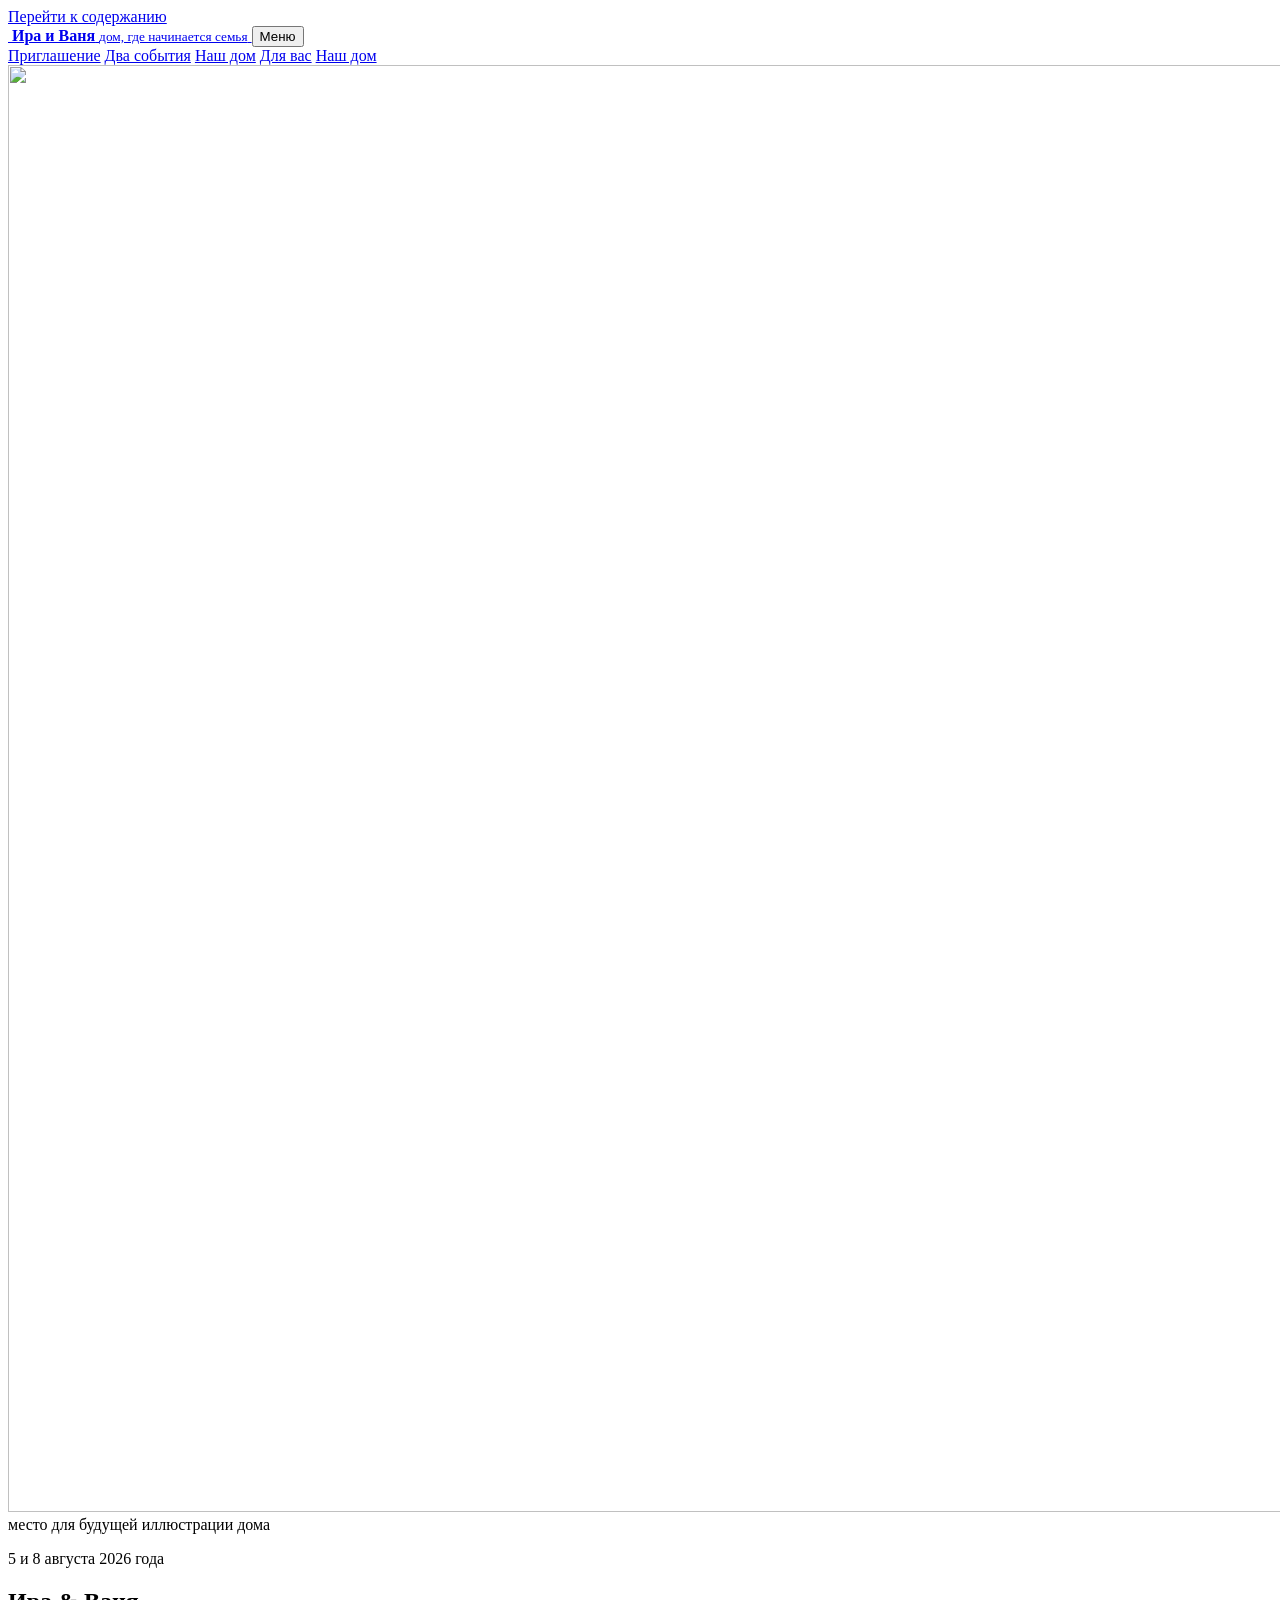
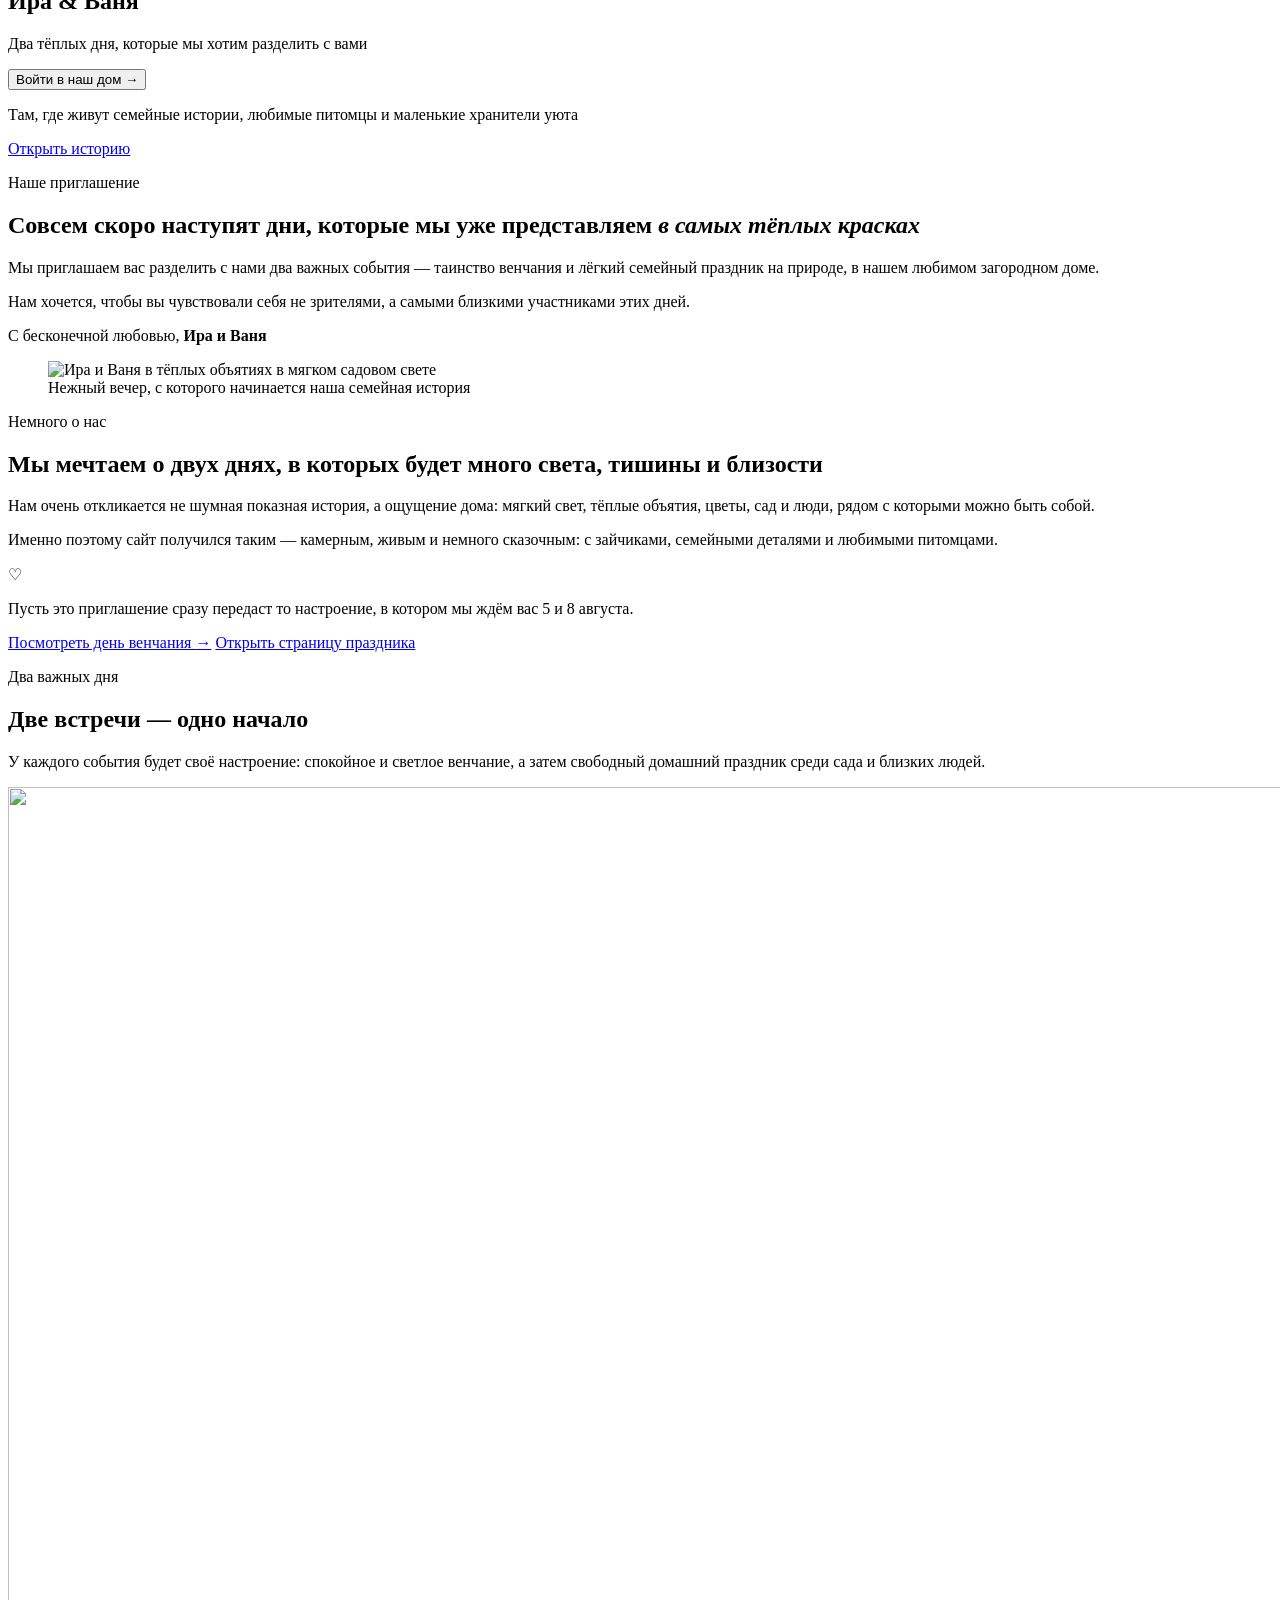
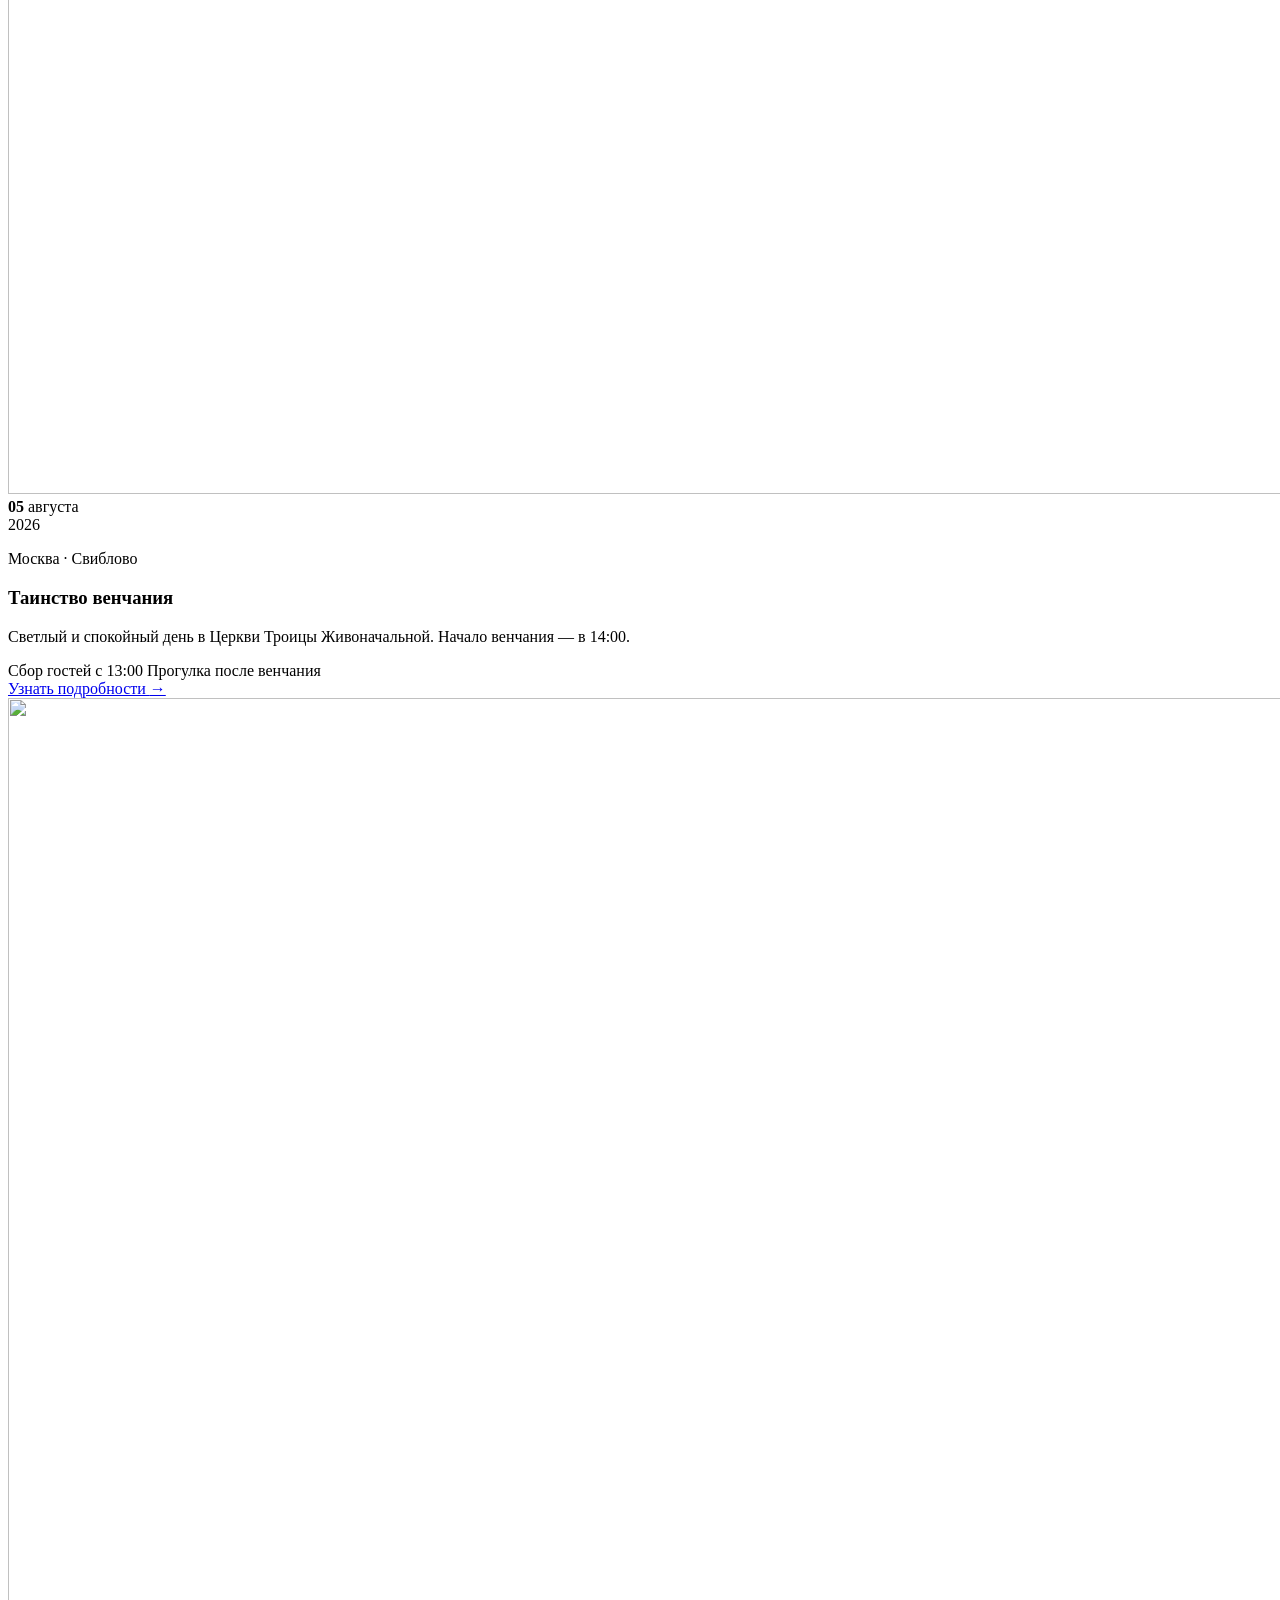
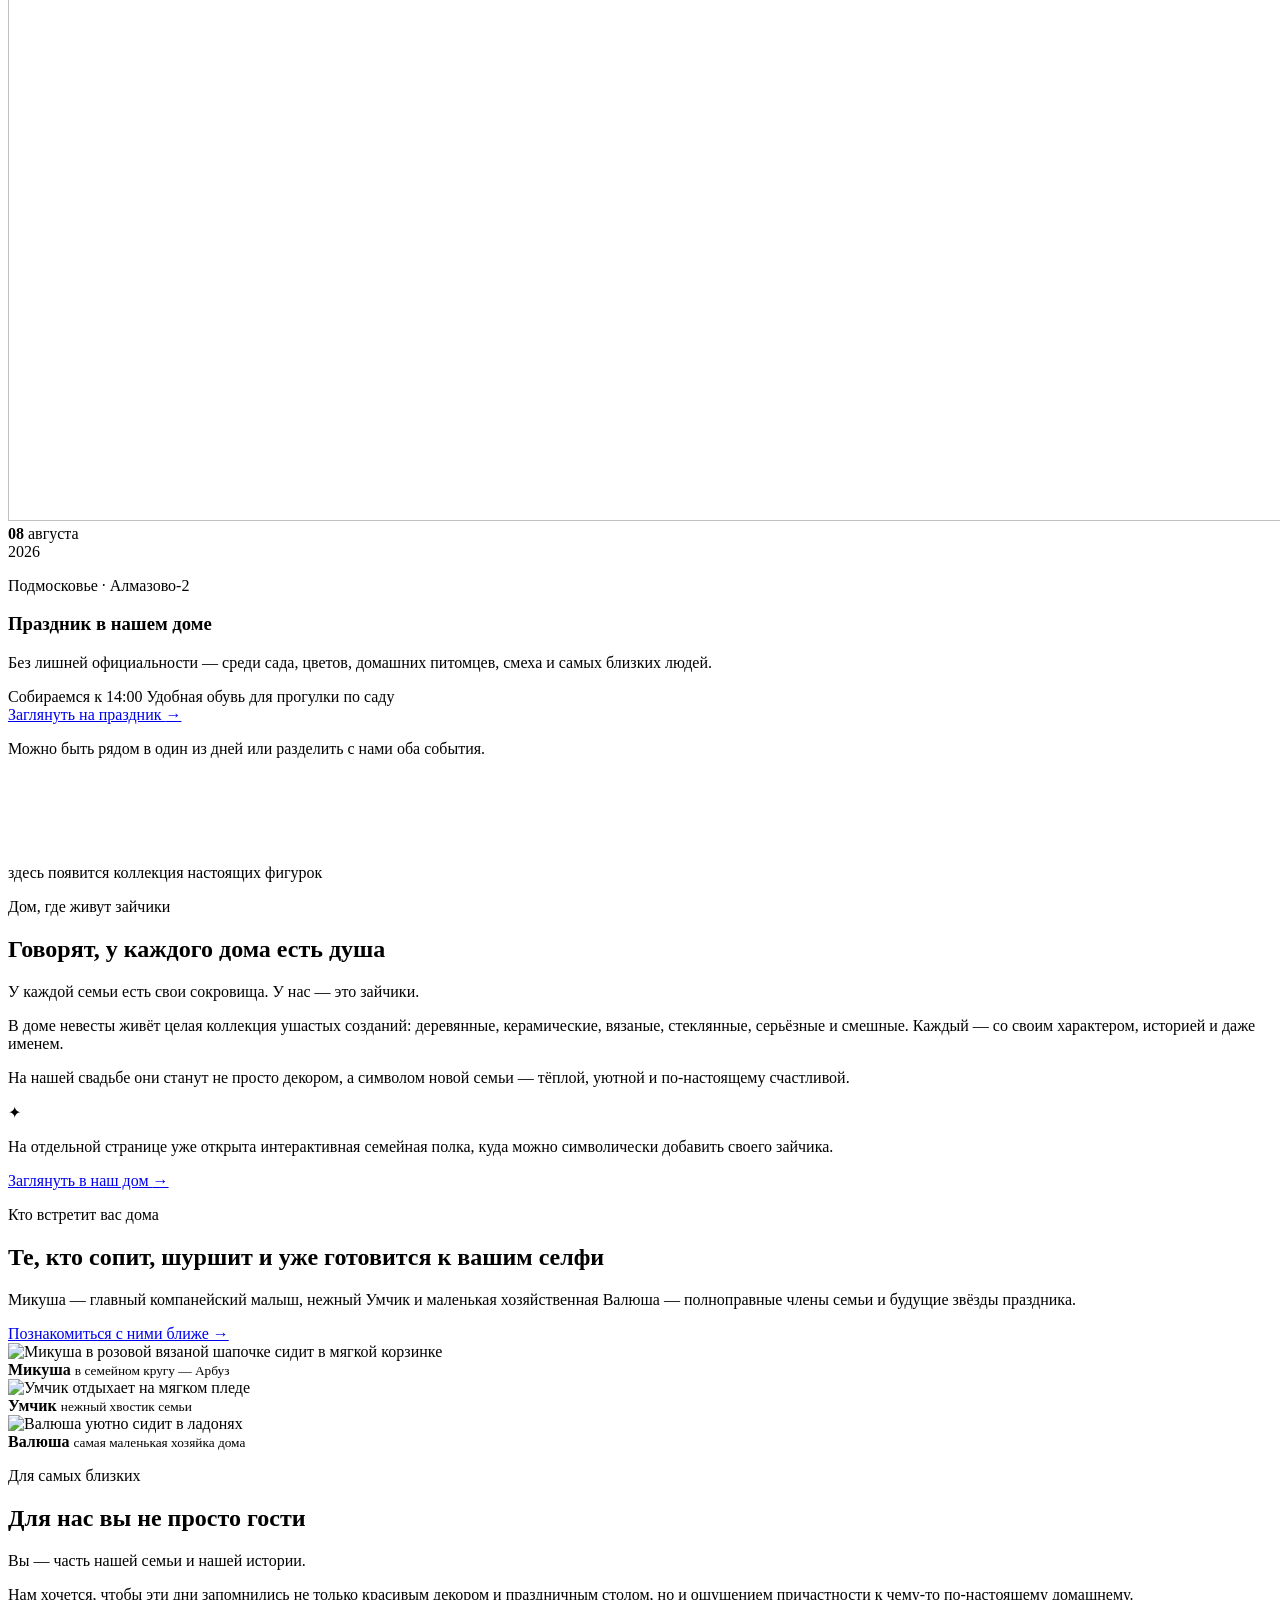
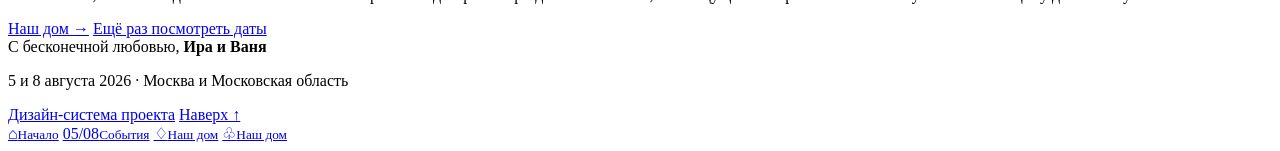
==== index.html @ 2d230f81 "Add files via upload" ====
<!DOCTYPE html>

<html lang="ru">
<head>
<meta charset="utf-8"/>
<meta content="width=device-width, initial-scale=1" name="viewport"/>
<meta content="Ира и Ваня приглашают вас разделить таинство венчания и тёплый семейный праздник в загородном доме." name="description"/>
<meta content="#f5efe4" name="theme-color"/>
<meta content="Ира и Ваня — два тёплых дня" property="og:title"/>
<meta content="5 августа — таинство венчания. 8 августа — семейный праздник в загородном доме." property="og:description"/>
<meta content="website" property="og:type"/>
<meta content="assets/images/final/og-cover.jpg" property="og:image"/>
<title>Ира и Ваня — приглашение</title>
<link href="favicon.svg" rel="icon" type="image/svg+xml"/>
<link href="https://fonts.googleapis.com" rel="preconnect"/>
<link crossorigin="" href="https://fonts.gstatic.com" rel="preconnect"/>
<link href="https://fonts.googleapis.com/css2?family=Cormorant+Garamond:ital,wght@0,500;0,600;0,700;1,500&amp;family=Manrope:wght@400;500;600;700&amp;family=Marck+Script&amp;display=swap" rel="stylesheet"/>
<link href="css/variables.css" rel="stylesheet"/>
<link href="css/base.css" rel="stylesheet"/>
<link href="css/components.css" rel="stylesheet"/>
<link href="css/animations.css" rel="stylesheet"/>
<link href="css/immersive-motion.css" rel="stylesheet"/>
<link href="css/pages/home.css" rel="stylesheet"/>
<link href="css/responsive.css" rel="stylesheet"/>
</head>
<body class="home-page">
<a class="skip-link" href="#main">Перейти к содержанию</a>
<div class="site-shell">
<header class="site-header site-header--home" data-header="">
<div class="container site-header__inner">
<a aria-label="Ира и Ваня — начало приглашения" class="brand" href="#top">
<span aria-hidden="true" class="brand__mark"><img alt="" src="assets/images/ui/header-bunny.webp"/></span>
<span class="brand__text">
<strong>Ира и Ваня</strong>
<small>дом, где начинается семья</small>
</span>
</a>
<button aria-controls="primary-navigation" aria-expanded="false" class="menu-button" data-menu-button="" type="button">
<span class="menu-button__label">Меню</span>
<span aria-hidden="true" class="menu-button__icon"></span>
</button>
<nav aria-label="Основная навигация" class="primary-nav" data-navigation="" id="primary-navigation">
<a href="#invitation">Приглашение</a>
<a href="#events">Два события</a>
<a href="#home-story">Наш дом</a>
<a href="#with-love">Для вас</a>
<a class="button button--small button--forest" href="family-home.html">Наш дом</a>
</nav>
</div>
</header>
<main id="main">
<section aria-labelledby="home-hero-title" class="home-hero" data-home-hero="" id="top">
<div aria-hidden="true" class="home-hero__scene">
<div class="home-hero__sky"></div>
<div class="home-hero__sun"></div>
<div class="home-hero__haze"></div>
<img alt="" class="home-hero__art final-art" fetchpriority="high" height="1447" src="assets/images/final/home-hero.webp" width="1800"/>
<div class="home-hero__garden home-hero__garden--back"></div>
<div class="home-house">
<div class="home-house__roof"></div>
<div class="home-house__body">
<span class="home-house__window home-house__window--one"></span>
<span class="home-house__window home-house__window--two"></span>
<span class="home-house__door"></span>
</div>
<span class="home-house__label">место для будущей иллюстрации дома</span>
</div>
<div class="home-hero__path"></div>
<div class="home-hero__garden home-hero__garden--front"></div>
<div class="home-hero__branch home-hero__branch--left">
<i></i><i></i><i></i><i></i>
</div>
<div class="home-hero__branch home-hero__branch--right">
<i></i><i></i><i></i><i></i>
</div>
</div><div aria-hidden="true" class="home-hero__action-layer" data-home-action-layer=""><div class="home-hero__petals"><span style="--petal-index:0;"></span><span style="--petal-index:1;"></span><span style="--petal-index:2;"></span><span style="--petal-index:3;"></span><span style="--petal-index:4;"></span><span style="--petal-index:5;"></span><span style="--petal-index:6;"></span><span style="--petal-index:7;"></span><span style="--petal-index:8;"></span><span style="--petal-index:9;"></span><span style="--petal-index:10;"></span><span style="--petal-index:11;"></span></div></div>
<div class="container home-hero__content">
<p class="home-hero__eyebrow reveal">5 и 8 августа 2026 года</p>
<h1 class="home-hero__title reveal" id="home-hero-title">
            Ира
            <span class="home-hero__amp">&amp;</span>
            Ваня
          </h1>
<p class="home-hero__subtitle reveal">
            Два тёплых дня, которые мы хотим разделить с вами
          </p>
<button class="button button--forest home-hero__enter reveal" data-enter-home="" type="button">
<span>Войти в наш дом</span>
<span aria-hidden="true">→</span>
</button>
<p class="home-hero__small-note reveal">
            Там, где живут семейные истории, любимые питомцы и маленькие хранители уюта
          </p>
</div>

<a aria-label="Перейти к приглашению" class="home-scroll-cue" href="#invitation">
<span>Открыть историю</span>
<i aria-hidden="true"></i>
</a>
</section>
<section aria-labelledby="invitation-title" class="home-intro section" id="invitation">
<div aria-hidden="true" class="home-intro__ornament home-intro__ornament--left"></div>
<div aria-hidden="true" class="home-intro__ornament home-intro__ornament--right"></div>
<div class="container home-intro__inner">
<p class="eyebrow reveal">Наше приглашение</p>
<h2 class="home-intro__title reveal" id="invitation-title">
            Совсем скоро наступят дни, которые мы уже представляем
            <em>в самых тёплых красках</em>
</h2>
<div class="home-intro__copy reveal">
<p>
              Мы приглашаем вас разделить с нами два важных события —
              таинство венчания и лёгкий семейный праздник на природе,
              в нашем любимом загородном доме.
            </p>
<p>
              Нам хочется, чтобы вы чувствовали себя не зрителями,
              а самыми близкими участниками этих дней.
            </p>
</div>
<div class="home-intro__signature reveal">
<span>С бесконечной любовью,</span>
<strong>Ира и Ваня</strong>
</div>
</div>
</section>
<section aria-labelledby="about-us-title" class="couple-portrait section" id="about-us">
<div class="container couple-portrait__layout">
<figure class="couple-portrait__figure reveal">
<img alt="Ира и Ваня в тёплых объятиях в мягком садовом свете" decoding="async" height="1400" loading="lazy" sizes="(max-width: 780px) 100vw, 42vw" src="assets/images/couple/couple-portrait.webp" width="1120"/>
<figcaption>Нежный вечер, с которого начинается наша семейная история</figcaption>
</figure>
<div class="couple-portrait__copy">
<p class="eyebrow reveal">Немного о нас</p>
<h2 class="reveal" id="about-us-title">Мы мечтаем о двух днях, в которых будет много света, тишины и близости</h2>
<p class="reveal">
              Нам очень откликается не шумная показная история, а ощущение дома:
              мягкий свет, тёплые объятия, цветы, сад и люди, рядом с которыми
              можно быть собой.
            </p>
<p class="reveal">
              Именно поэтому сайт получился таким — камерным, живым и немного сказочным:
              с зайчиками, семейными деталями и любимыми питомцами.
            </p>
<div class="couple-portrait__note reveal">
<span aria-hidden="true">♡</span>
<p>Пусть это приглашение сразу передаст то настроение, в котором мы ждём вас 5 и 8 августа.</p>
</div>
<div class="couple-portrait__actions reveal">
<a class="button button--forest" href="wedding.html">Посмотреть день венчания <span aria-hidden="true">→</span></a>
<a class="text-link" href="celebration.html">Открыть страницу праздника</a>
</div>
</div>
</div>
</section>
<section aria-labelledby="events-title" class="events-preview section" id="events">
<div class="container">
<header class="section-heading reveal">
<p class="eyebrow">Два важных дня</p>
<h2 id="events-title">Две встречи — одно начало</h2>
<p>
              У каждого события будет своё настроение: спокойное и светлое
              венчание, а затем свободный домашний праздник среди сада и близких людей.
            </p>
</header>
<div class="events-preview__grid">
<article class="event-card event-card--ceremony reveal">
<div aria-hidden="true" class="event-card__visual event-card__visual--final">
<img alt="" height="1307" loading="lazy" src="assets/images/final/church.webp" width="1500"/>
</div>
<div class="event-card__content">
<div class="event-card__date">
<strong>05</strong>
<span>августа<br/>2026</span>
</div>
<p class="eyebrow">Москва · Свиблово</p>
<h3>Таинство венчания</h3>
<p>
                  Светлый и спокойный день в Церкви Троицы Живоначальной.
                  Начало венчания — в 14:00.
                </p>
<div class="event-card__meta">
<span>Сбор гостей с 13:00</span>
<span>Прогулка после венчания</span>
</div>
<a class="button button--outline" href="wedding.html">
                  Узнать подробности
                  <span aria-hidden="true">→</span>
</a>
</div>
</article>
<article class="event-card event-card--celebration reveal">
<div aria-hidden="true" class="event-card__visual event-card__visual--final">
<img alt="" height="1423" loading="lazy" src="assets/images/final/celebration.webp" width="1800"/>
</div>
<div class="event-card__content">
<div class="event-card__date">
<strong>08</strong>
<span>августа<br/>2026</span>
</div>
<p class="eyebrow">Подмосковье · Алмазово-2</p>
<h3>Праздник в нашем доме</h3>
<p>
                  Без лишней официальности — среди сада, цветов,
                  домашних питомцев, смеха и самых близких людей.
                </p>
<div class="event-card__meta">
<span>Собираемся к 14:00</span>
<span>Удобная обувь для прогулки по саду</span>
</div>
<a class="button button--paper" href="celebration.html">
                  Заглянуть на праздник
                  <span aria-hidden="true">→</span>
</a>
</div>
</article>
</div>
<p class="events-preview__note reveal">
            Можно быть рядом в один из дней или разделить с нами оба события.
          </p>
</div>
</section>
<section aria-labelledby="home-story-title" class="home-story section" id="home-story">
<div aria-hidden="true" class="home-story__paper-edge"></div>
<div class="container home-story__layout">
<div aria-hidden="true" class="home-story__visual reveal">
<div class="rabbit-shelf">
<div class="rabbit-shelf__frame"></div>
<div class="rabbit-shelf__board rabbit-shelf__board--top"></div>
<div class="rabbit-shelf__board rabbit-shelf__board--bottom"></div>
<div class="shelf-rabbit shelf-rabbit--wood shelf-rabbit--one"><img alt="" src="assets/images/ui/rabbit-wood.png"/></div>
<div class="shelf-rabbit shelf-rabbit--ceramic shelf-rabbit--two"><img alt="" src="assets/images/ui/rabbit-ceramic.png"/></div>
<div class="shelf-rabbit shelf-rabbit--glass shelf-rabbit--three"><img alt="" src="assets/images/ui/rabbit-glass.png"/></div>
<div class="shelf-rabbit shelf-rabbit--knitted shelf-rabbit--four"><img alt="" src="assets/images/ui/rabbit-knitted.png"/></div>
<div class="shelf-rabbit shelf-rabbit--metal shelf-rabbit--five"><img alt="" src="assets/images/ui/rabbit-metal.png"/></div>
<span class="rabbit-shelf__label">здесь появится коллекция настоящих фигурок</span>
</div>
</div>
<div class="home-story__copy">
<p class="eyebrow reveal">Дом, где живут зайчики</p>
<h2 class="reveal" id="home-story-title">
              Говорят, у каждого дома есть душа
            </h2>
<p class="home-story__lead reveal">
              У каждой семьи есть свои сокровища. У нас — это зайчики.
            </p>
<p class="reveal">
              В доме невесты живёт целая коллекция ушастых созданий:
              деревянные, керамические, вязаные, стеклянные, серьёзные
              и смешные. Каждый — со своим характером, историей и даже именем.
            </p>
<p class="reveal">
              На нашей свадьбе они станут не просто декором,
              а символом новой семьи — тёплой, уютной и по-настоящему счастливой.
            </p>
<div class="home-story__note reveal">
<span aria-hidden="true">✦</span>
<p>
                На отдельной странице уже открыта интерактивная семейная полка,
                куда можно символически добавить своего зайчика.
              </p>
</div>
<a class="button button--forest reveal" href="family-home.html">
              Заглянуть в наш дом
              <span aria-hidden="true">→</span>
</a>
</div>
</div>
</section>
<section aria-labelledby="pets-title" class="pets-teaser section">
<div class="container pets-teaser__layout">
<div class="pets-teaser__copy">
<p class="eyebrow reveal">Кто встретит вас дома</p>
<h2 class="reveal" id="pets-title">
              Те, кто сопит, шуршит и уже готовится к вашим селфи
            </h2>
<p class="reveal">Микуша — главный компанейский малыш, нежный Умчик и маленькая хозяйственная Валюша — полноправные члены семьи и будущие звёзды праздника.</p>
<a class="text-link reveal" href="family-home.html#pets">
              Познакомиться с ними ближе →
            </a>
</div>
<div aria-label="Фотографии питомцев" class="pets-teaser__cards">
<article class="pet-mini-card pet-mini-card--mikusha reveal">
<div class="pet-mini-card__portrait">
<img alt="Микуша в розовой вязаной шапочке сидит в мягкой корзинке" decoding="async" height="1150" loading="lazy" sizes="(max-width: 780px) 100vw, 24vw" src="assets/images/pets/mikusha.webp" width="900"/>
</div>
<div>
<strong>Микуша</strong>
<small>в семейном кругу — Арбуз</small>
</div>
</article>
<article class="pet-mini-card pet-mini-card--umka reveal">
<div class="pet-mini-card__portrait">
<img alt="Умчик отдыхает на мягком пледе" decoding="async" height="1150" loading="lazy" sizes="(max-width: 780px) 100vw, 24vw" src="assets/images/pets/umchik.webp" width="900"/>
</div>
<div>
<strong>Умчик</strong>
<small>нежный хвостик семьи</small>
</div>
</article>
<article class="pet-mini-card pet-mini-card--valusha reveal">
<div class="pet-mini-card__portrait">
<img alt="Валюша уютно сидит в ладонях" decoding="async" height="1150" loading="lazy" sizes="(max-width: 780px) 100vw, 24vw" src="assets/images/pets/valusha.webp" width="900"/>
</div>
<div>
<strong>Валюша</strong>
<small>самая маленькая хозяйка дома</small>
</div>
</article>
</div>
</div>
</section>
<section aria-labelledby="with-love-title" class="with-love section" id="with-love">
<div aria-hidden="true" class="with-love__lights">
<i></i><i></i><i></i><i></i><i></i><i></i><i></i>
</div>
<div aria-hidden="true" class="with-love__garden"></div>
<div class="container with-love__inner">
<p class="eyebrow reveal">Для самых близких</p>
<h2 class="reveal" id="with-love-title">
            Для нас вы не просто гости
          </h2>
<p class="with-love__statement reveal">
            Вы — часть нашей семьи и нашей истории.
          </p>
<p class="reveal">
            Нам хочется, чтобы эти дни запомнились не только красивым декором
            и праздничным столом, но и ощущением причастности
            к чему-то по-настоящему домашнему.
          </p>
<div class="with-love__actions reveal">
<a class="button button--paper" href="family-home.html">Наш дом <span aria-hidden="true">→</span></a>
<a class="with-love__calendar-link" href="#events">
              Ещё раз посмотреть даты
            </a>
</div>
<div class="with-love__signature reveal">
<span>С бесконечной любовью,</span>
<strong>Ира и Ваня</strong>
</div>
</div>
</section>
</main>
<footer class="site-footer site-footer--home">
<div class="container site-footer__inner">
<p>5 и 8 августа 2026 · Москва и Московская область</p>
<a href="design-system.html">Дизайн-система проекта</a>
<a href="#top">Наверх ↑</a>
</div>
</footer>
<nav aria-label="Быстрая мобильная навигация" class="mobile-dock">
<a href="#top"><span aria-hidden="true">⌂</span><small>Начало</small></a>
<a href="#events"><span aria-hidden="true">05/08</span><small>События</small></a>
<a href="#home-story"><span aria-hidden="true">♢</span><small>Наш дом</small></a>
<a href="family-home.html"><span aria-hidden="true">♧</span><small>Наш дом</small></a>
</nav>
</div>
<noscript>
<div class="noscript-note">
      Сайт работает и без JavaScript, но интерактивная анимация первого экрана будет недоступна.
    </div>
</noscript>
<script defer="" src="js/navigation.js"></script>
<script defer="" src="js/animations.js"></script>
<script defer="" src="js/main.js"></script>
<script defer="" src="js/home.js"></script>
<script defer="" src="js/immersive-motion.js"></script>
</body>
</html>
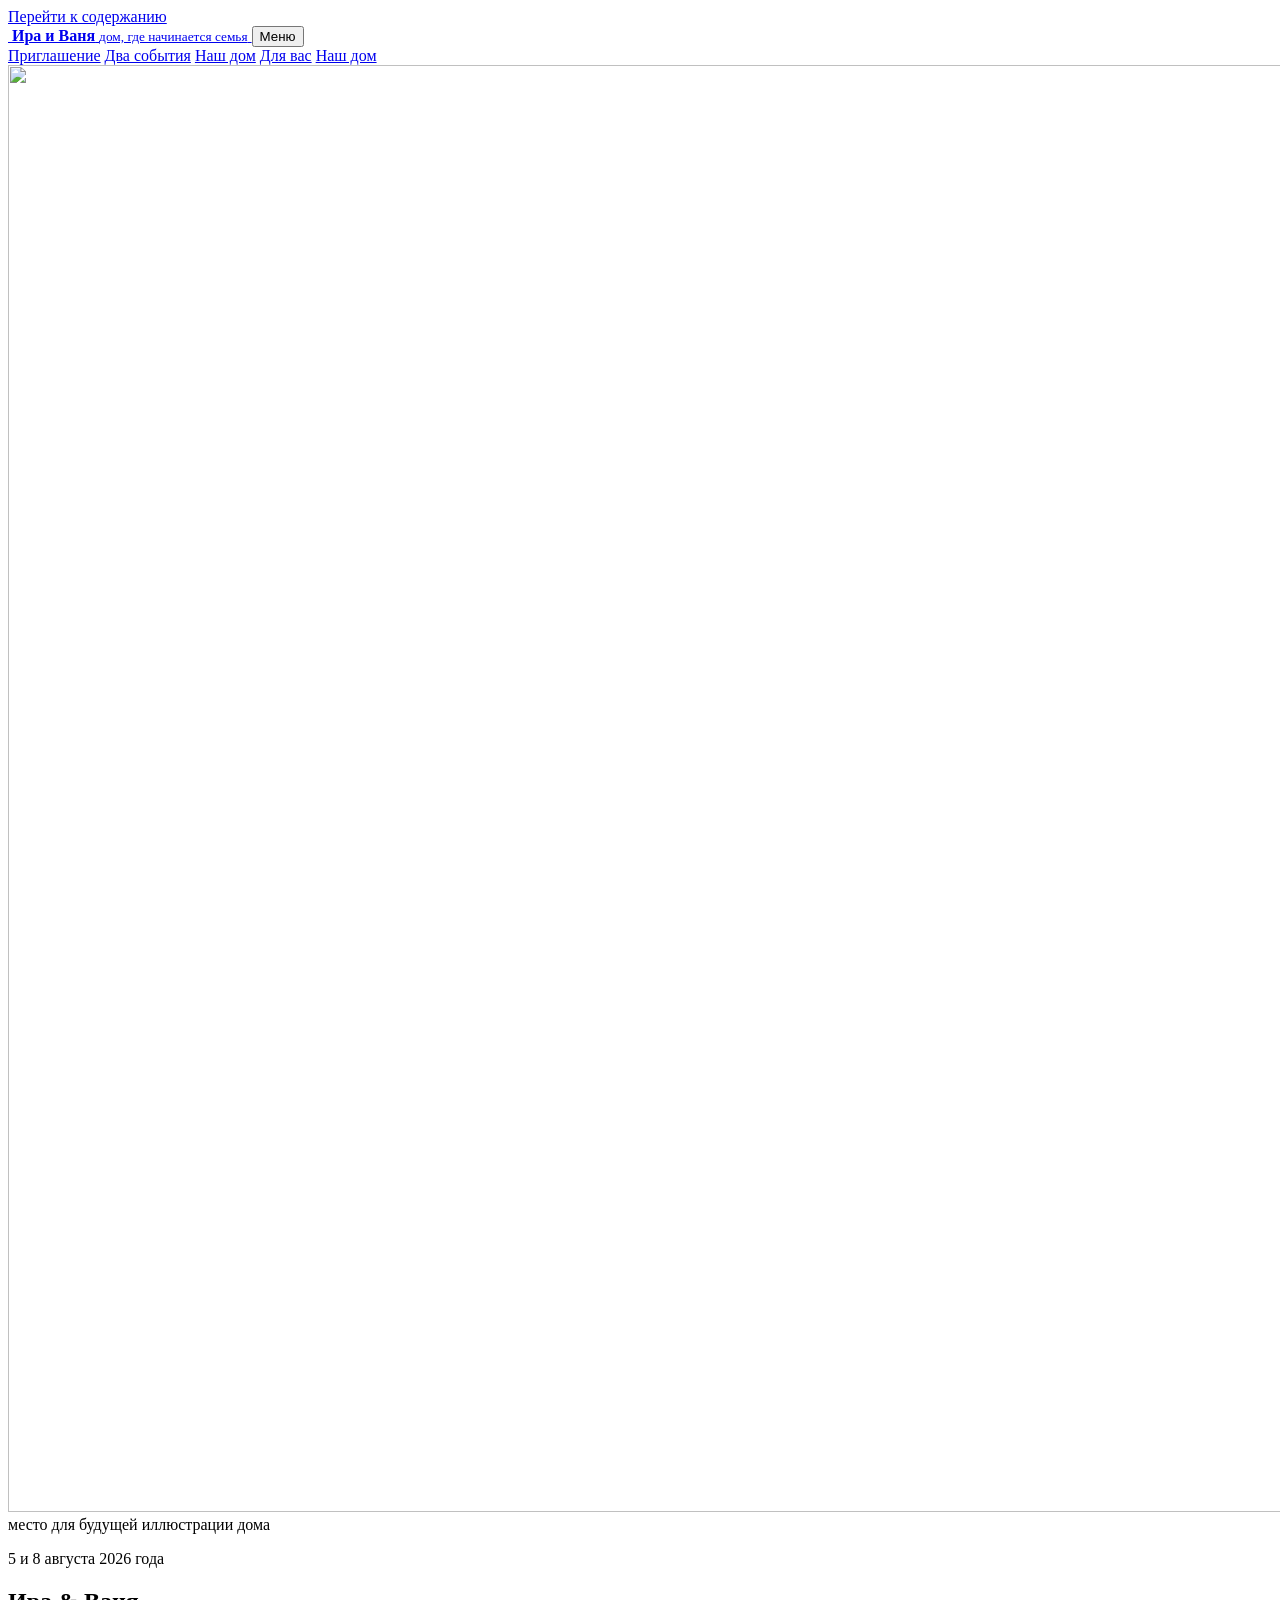
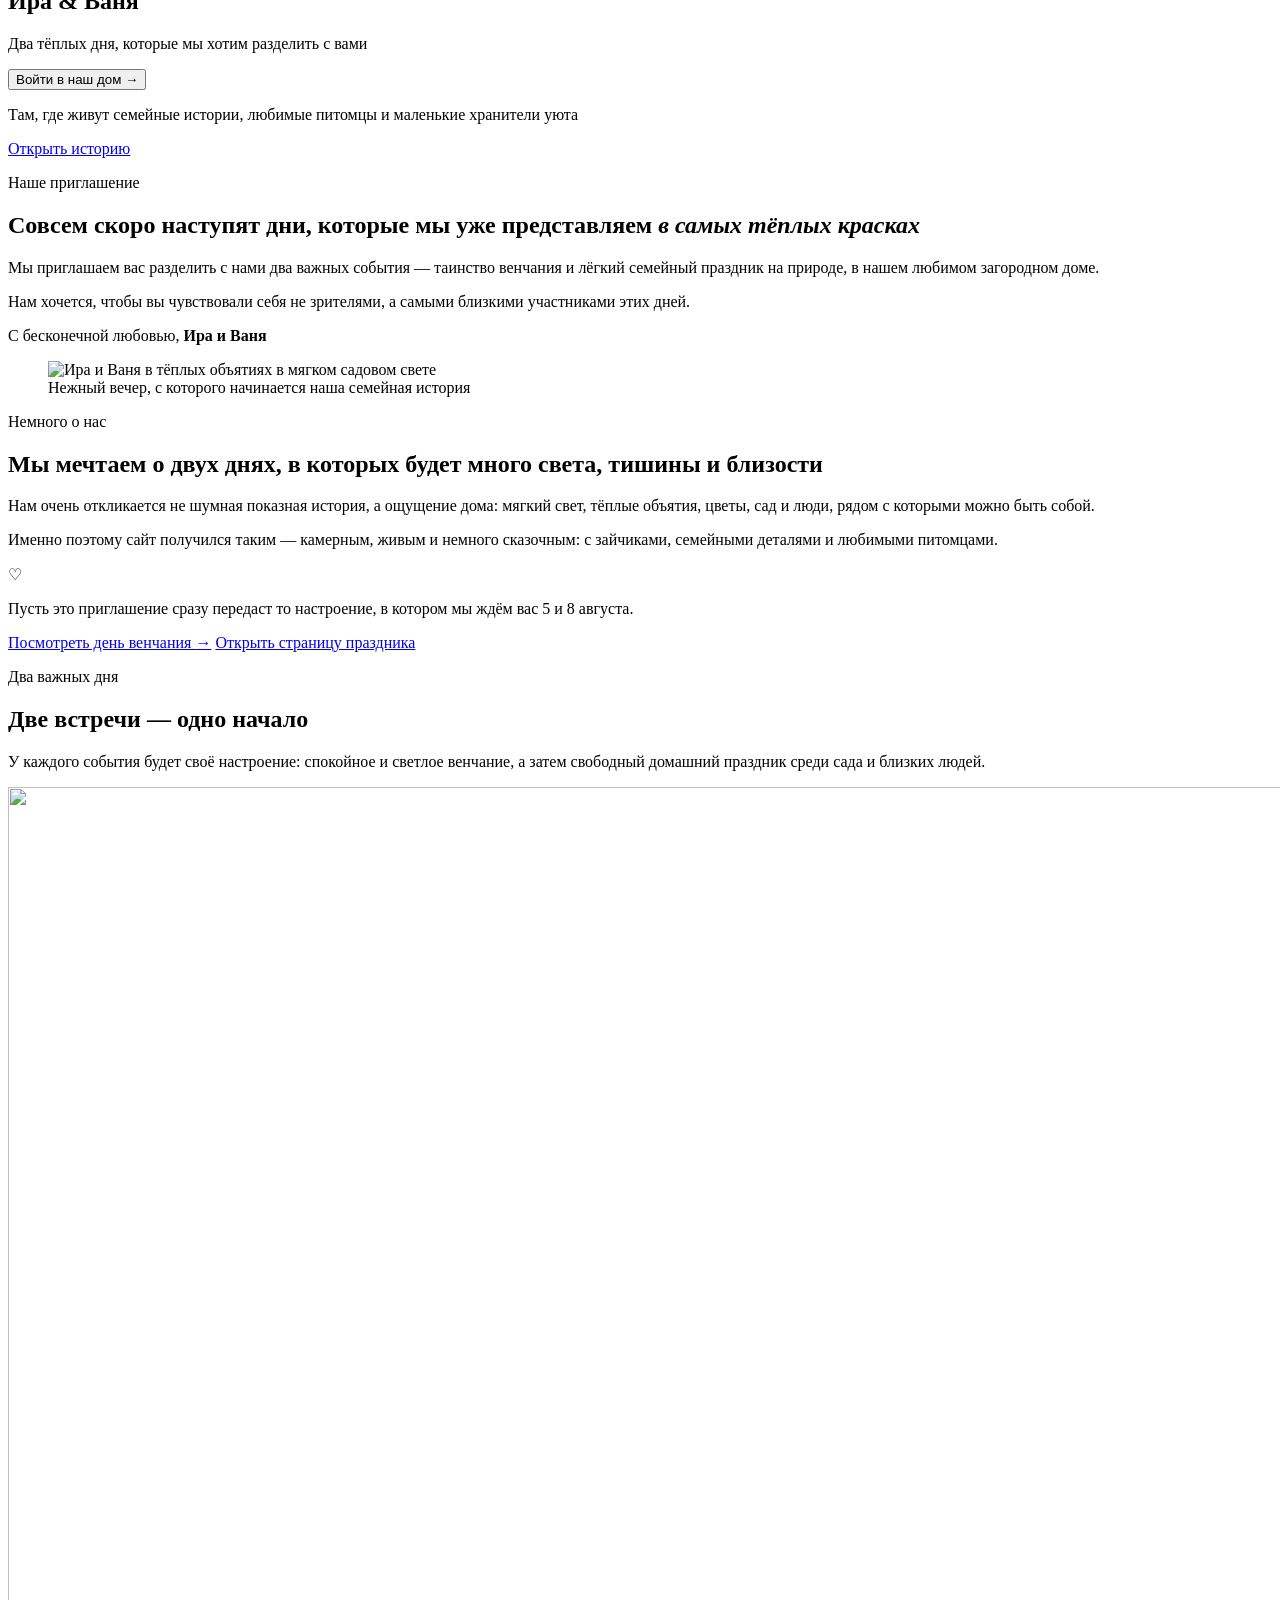
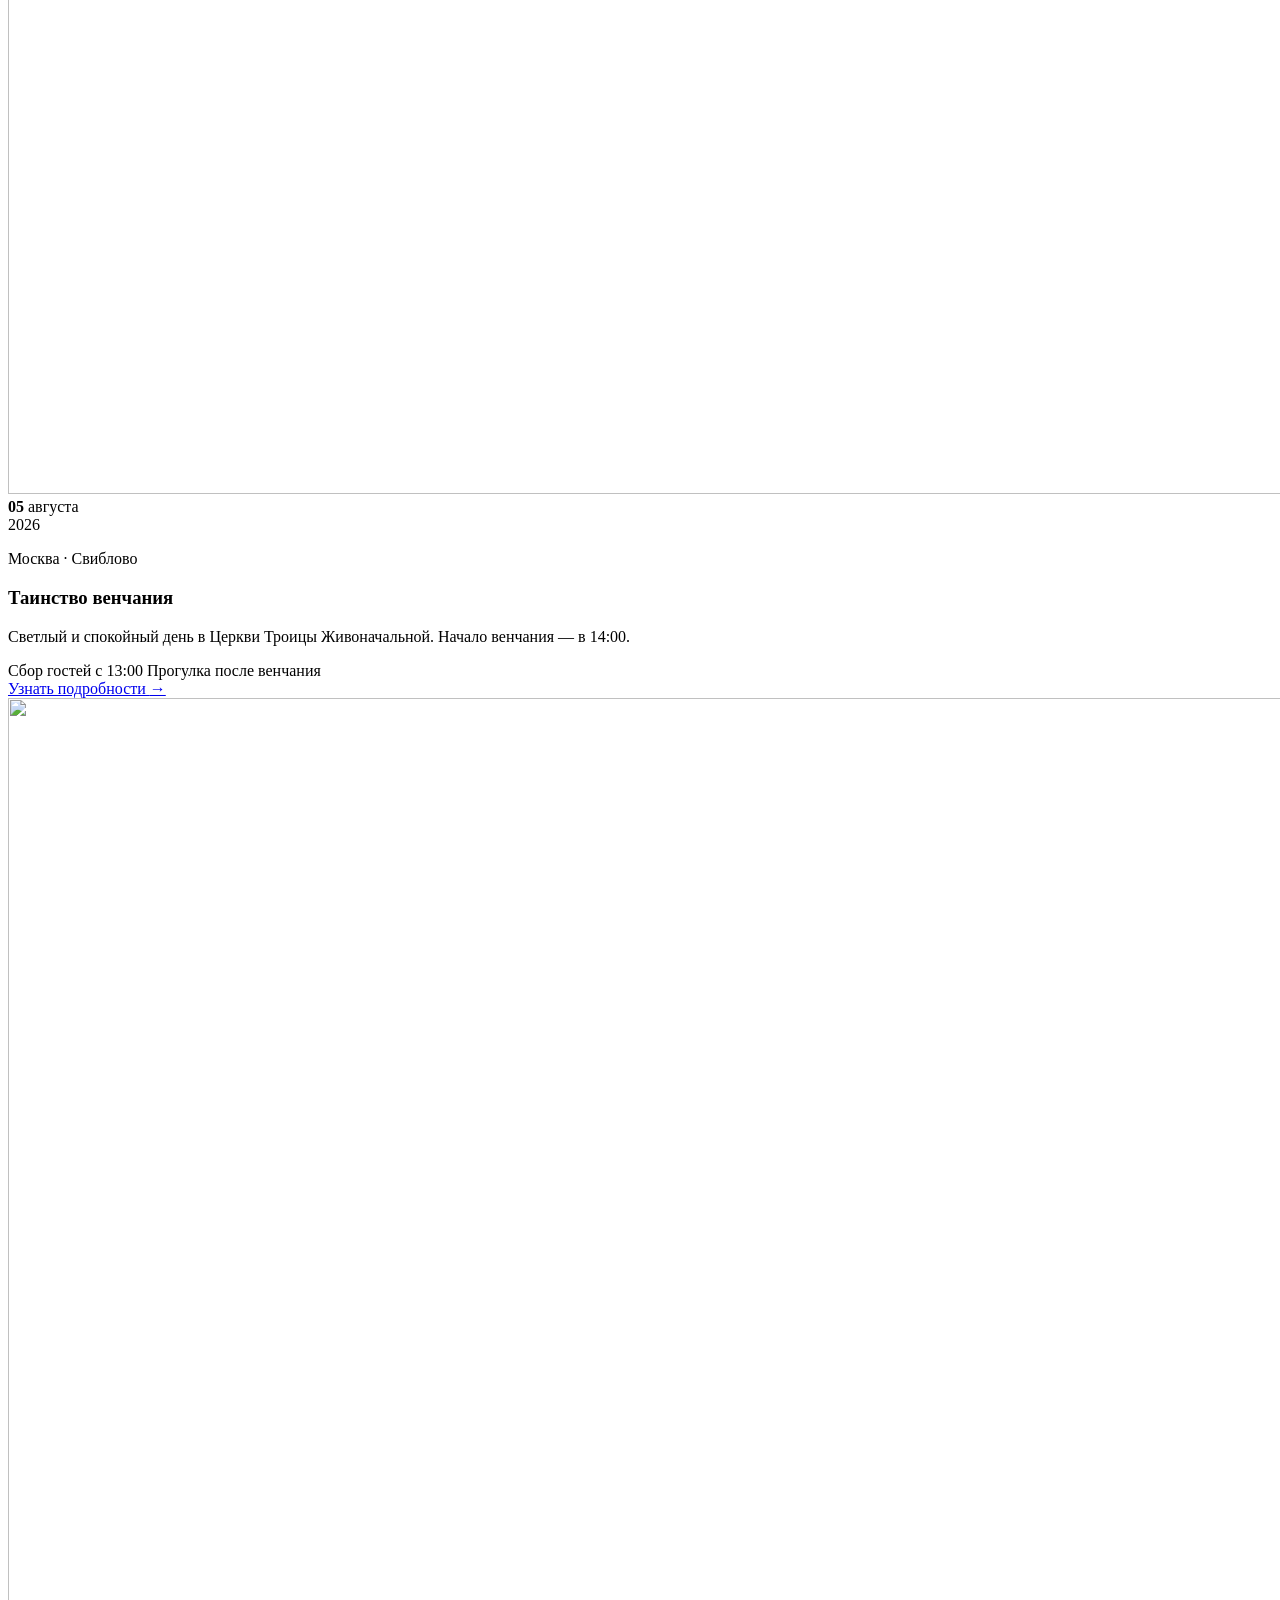
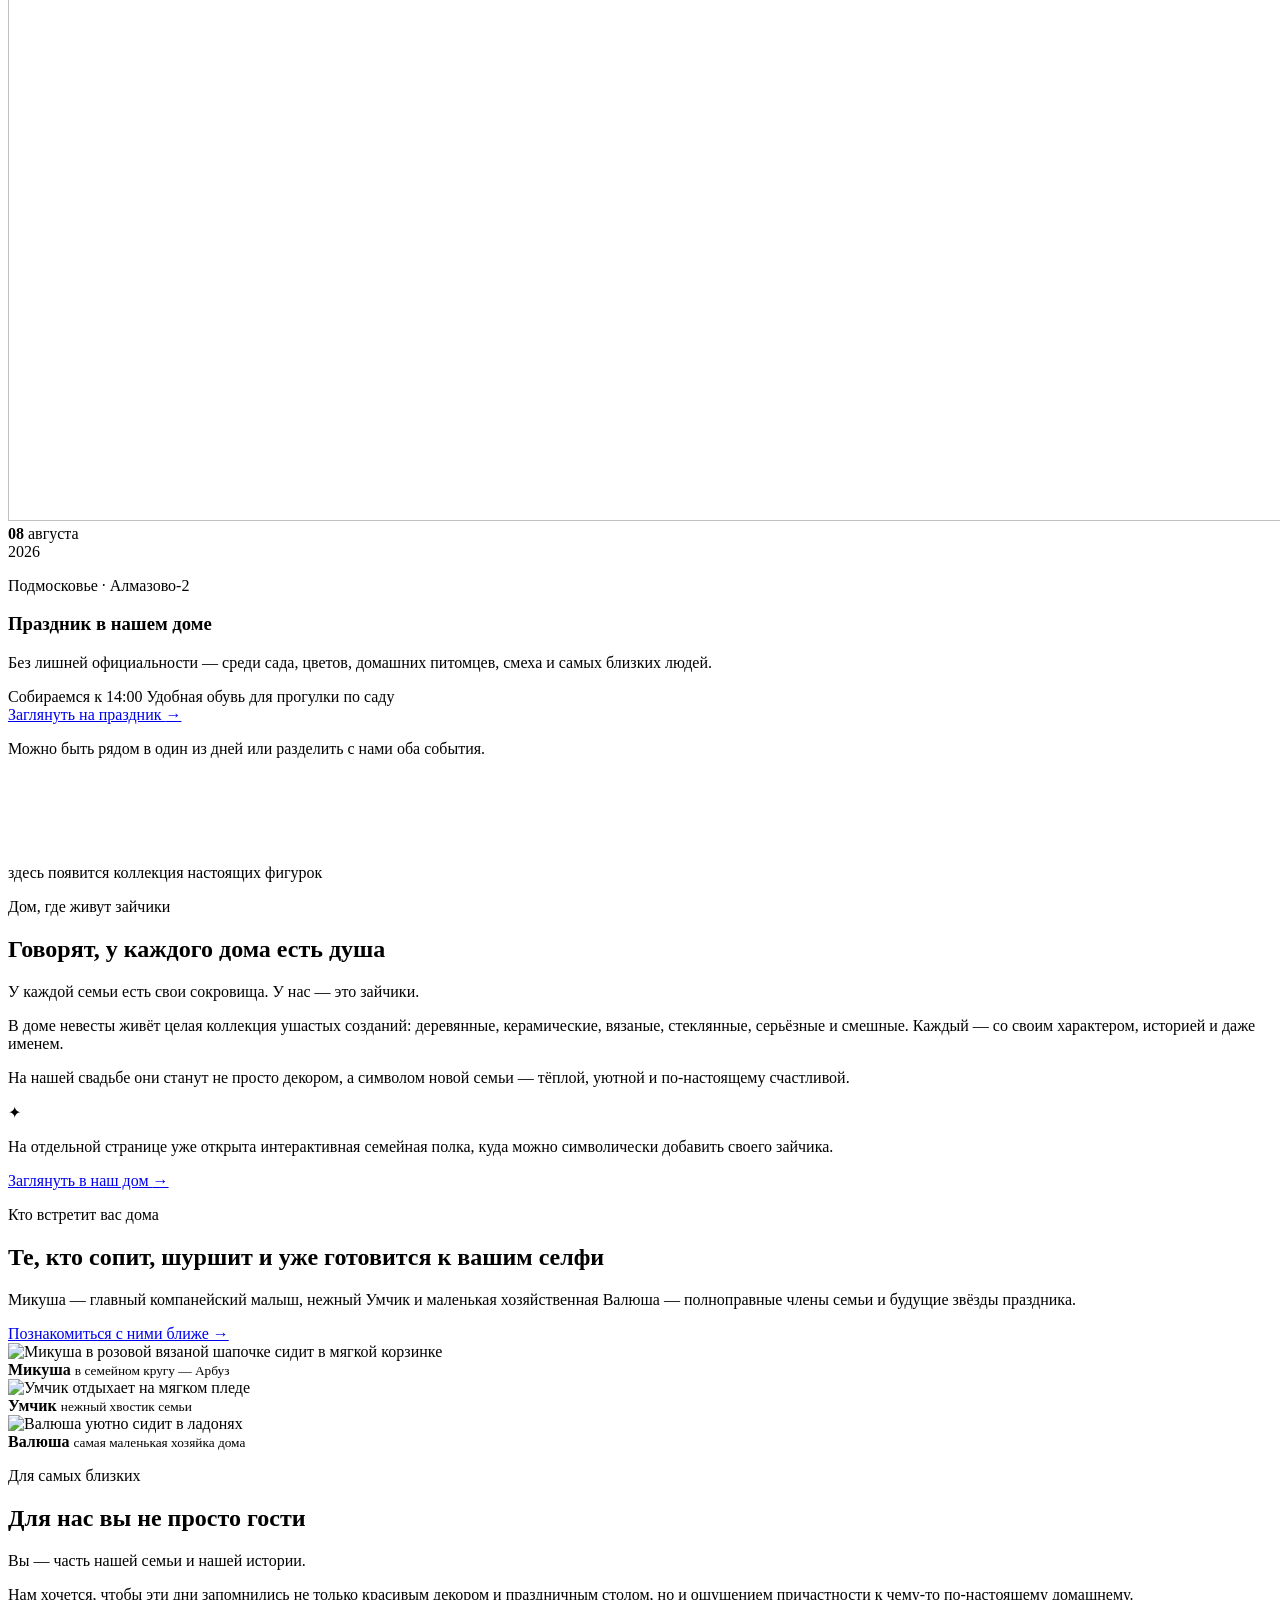
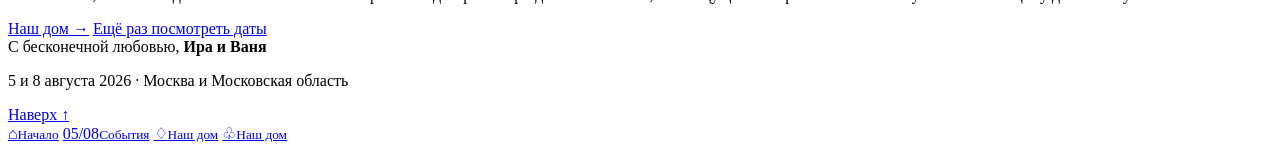
==== commit fe3a27ee: "Add files via upload" ====
--- a/index.html
+++ b/index.html
@@ -228,11 +228,11 @@
 <div class="rabbit-shelf__frame"></div>
 <div class="rabbit-shelf__board rabbit-shelf__board--top"></div>
 <div class="rabbit-shelf__board rabbit-shelf__board--bottom"></div>
-<div class="shelf-rabbit shelf-rabbit--wood shelf-rabbit--one"><img alt="" src="assets/images/ui/rabbit-wood.png"/></div>
-<div class="shelf-rabbit shelf-rabbit--ceramic shelf-rabbit--two"><img alt="" src="assets/images/ui/rabbit-ceramic.png"/></div>
-<div class="shelf-rabbit shelf-rabbit--glass shelf-rabbit--three"><img alt="" src="assets/images/ui/rabbit-glass.png"/></div>
-<div class="shelf-rabbit shelf-rabbit--knitted shelf-rabbit--four"><img alt="" src="assets/images/ui/rabbit-knitted.png"/></div>
-<div class="shelf-rabbit shelf-rabbit--metal shelf-rabbit--five"><img alt="" src="assets/images/ui/rabbit-metal.png"/></div>
+<div class="shelf-rabbit shelf-rabbit--wood shelf-rabbit--one"><img alt="" src="assets/images/ui/rabbit-wood.webp"/></div>
+<div class="shelf-rabbit shelf-rabbit--ceramic shelf-rabbit--two"><img alt="" src="assets/images/ui/rabbit-ceramic.webp"/></div>
+<div class="shelf-rabbit shelf-rabbit--glass shelf-rabbit--three"><img alt="" src="assets/images/ui/rabbit-glass.webp"/></div>
+<div class="shelf-rabbit shelf-rabbit--knitted shelf-rabbit--four"><img alt="" src="assets/images/ui/rabbit-knitted.webp"/></div>
+<div class="shelf-rabbit shelf-rabbit--metal shelf-rabbit--five"><img alt="" src="assets/images/ui/rabbit-metal.webp"/></div>
 <span class="rabbit-shelf__label">здесь появится коллекция настоящих фигурок</span>
 </div>
 </div>
@@ -344,7 +344,6 @@
 <footer class="site-footer site-footer--home">
 <div class="container site-footer__inner">
 <p>5 и 8 августа 2026 · Москва и Московская область</p>
-<a href="design-system.html">Дизайн-система проекта</a>
 <a href="#top">Наверх ↑</a>
 </div>
 </footer>
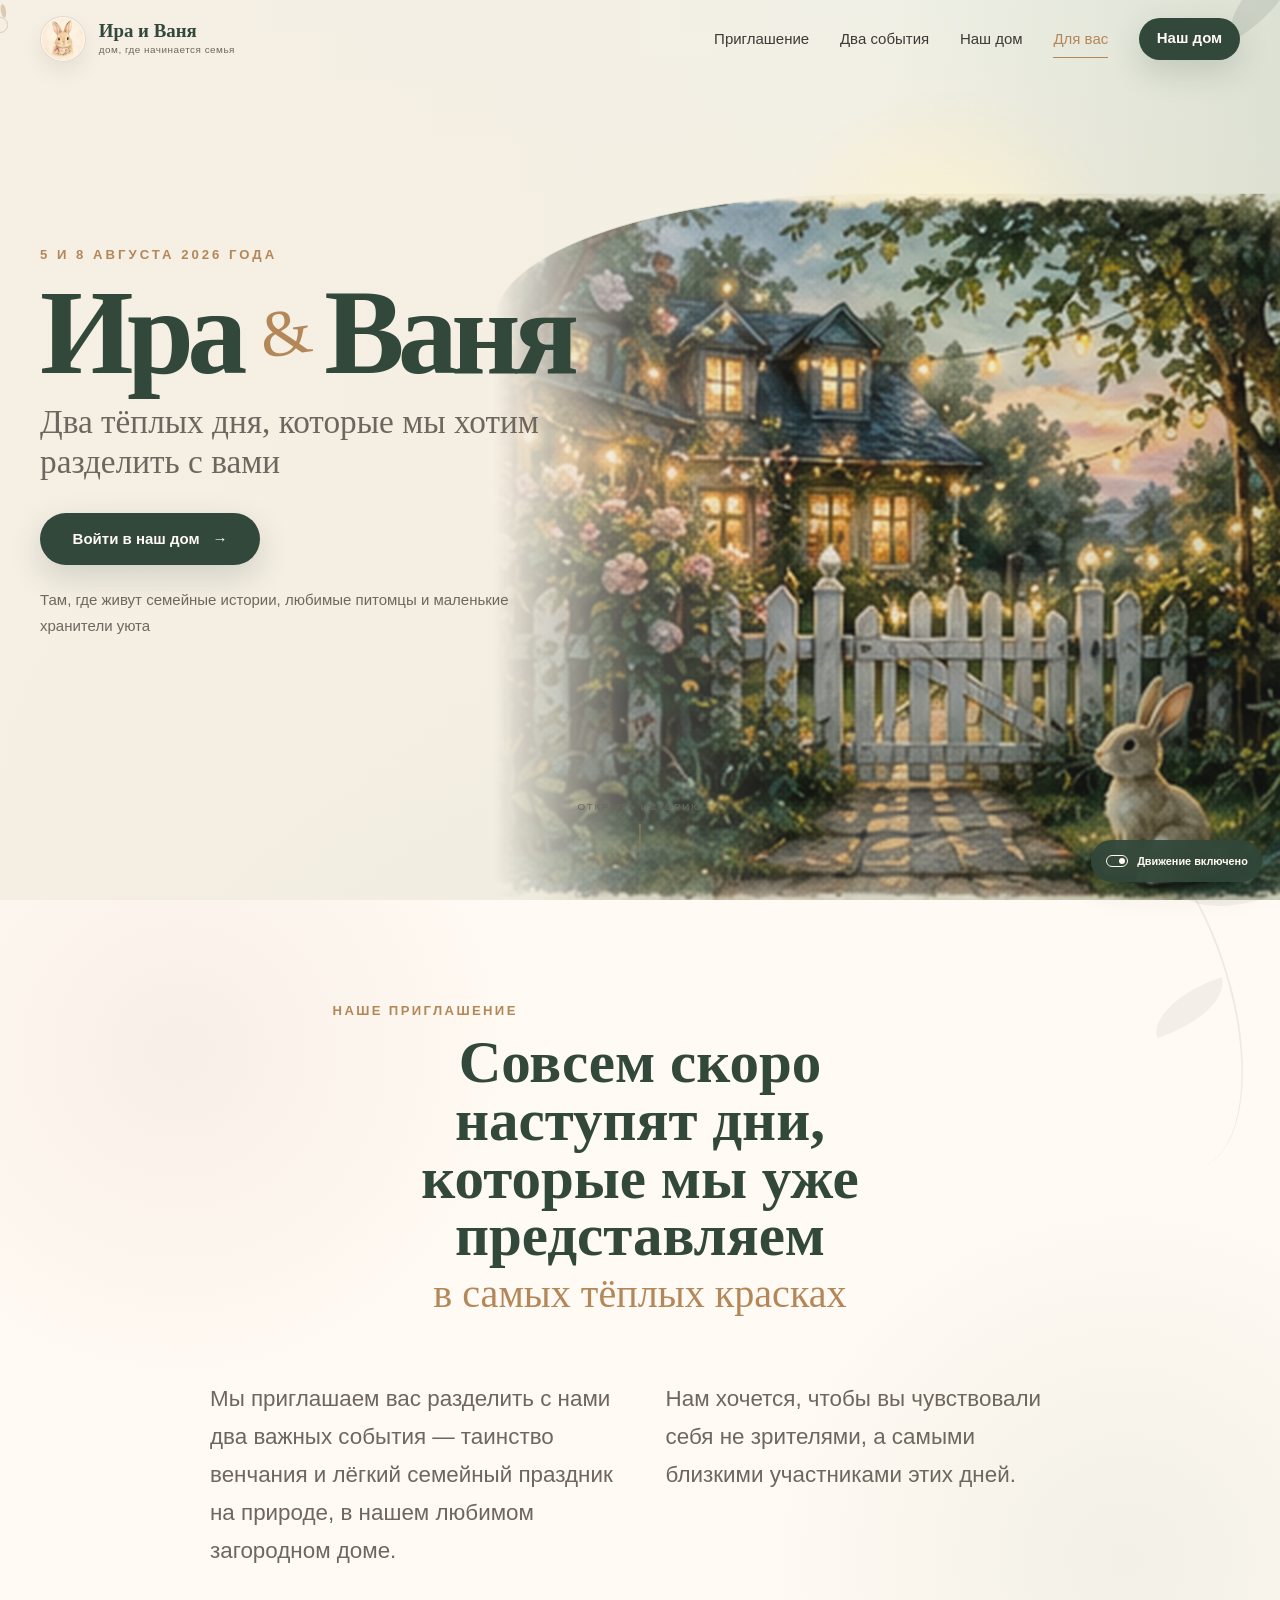
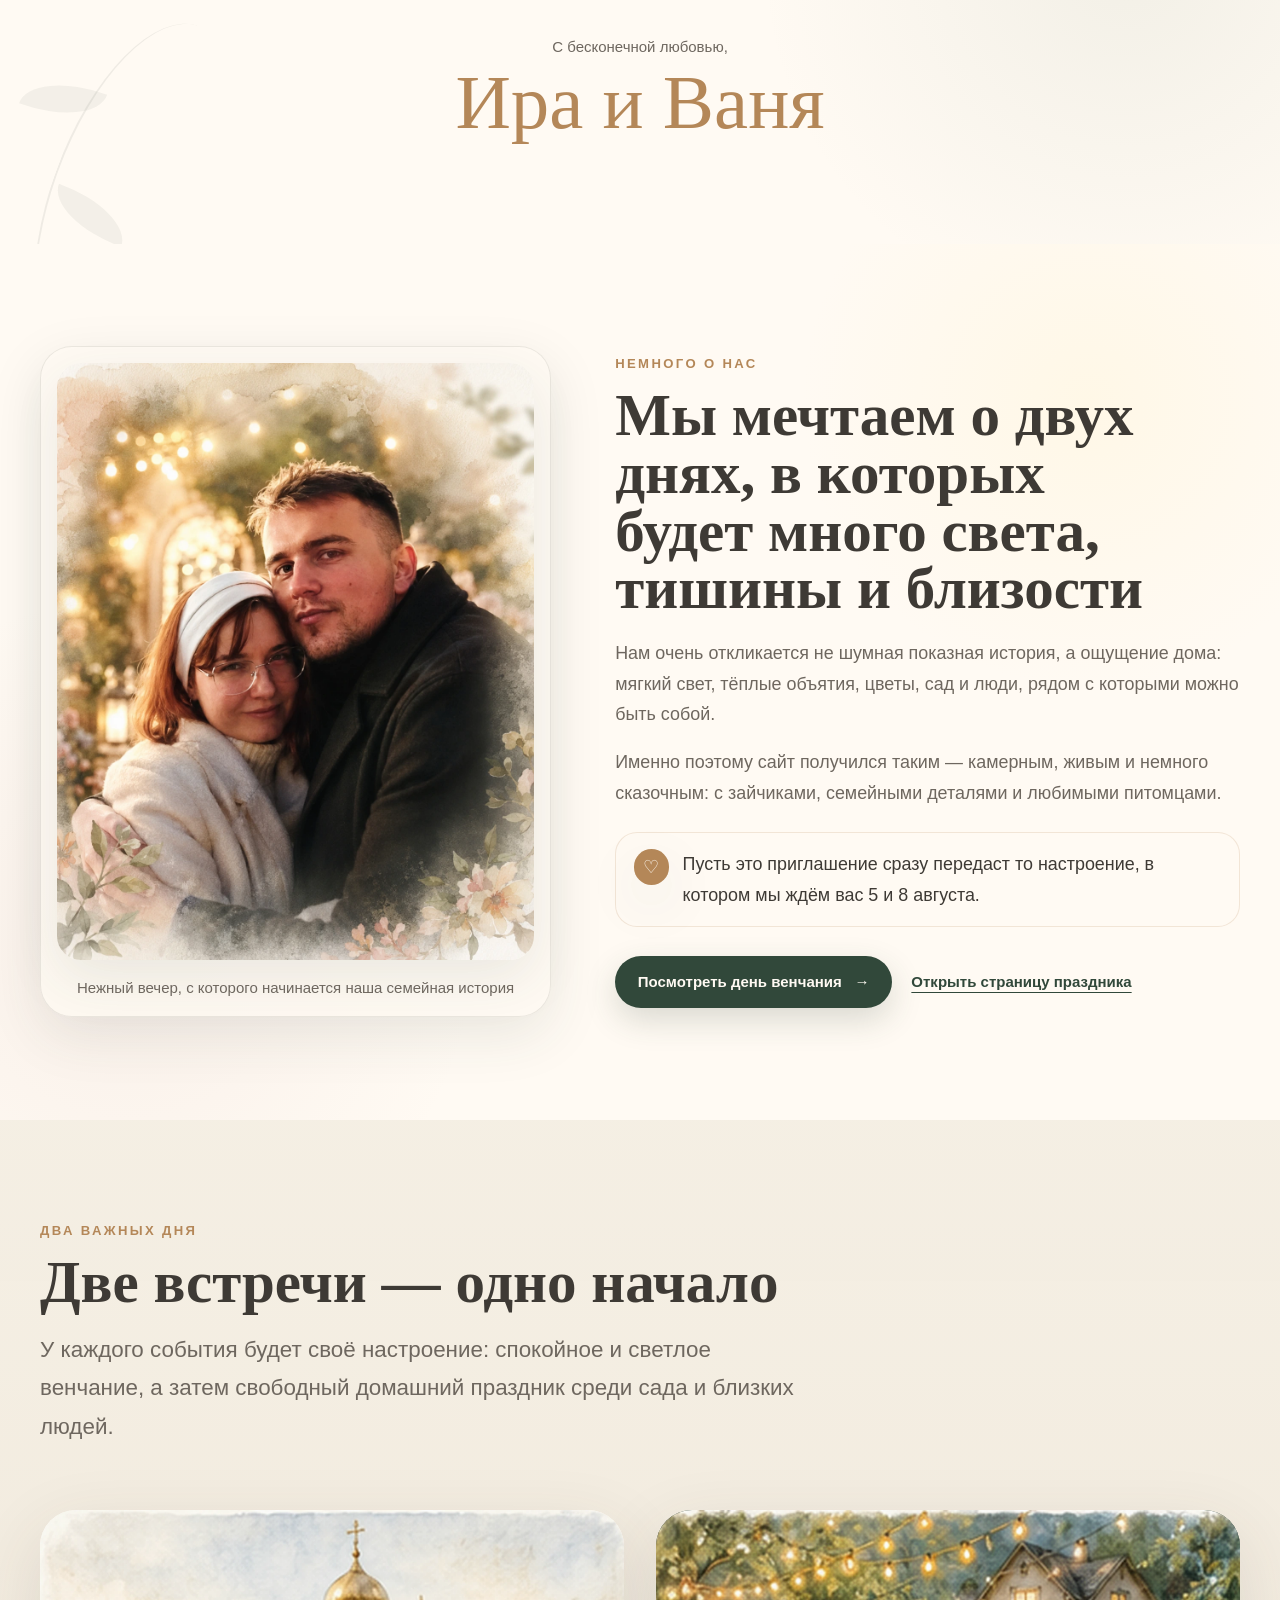
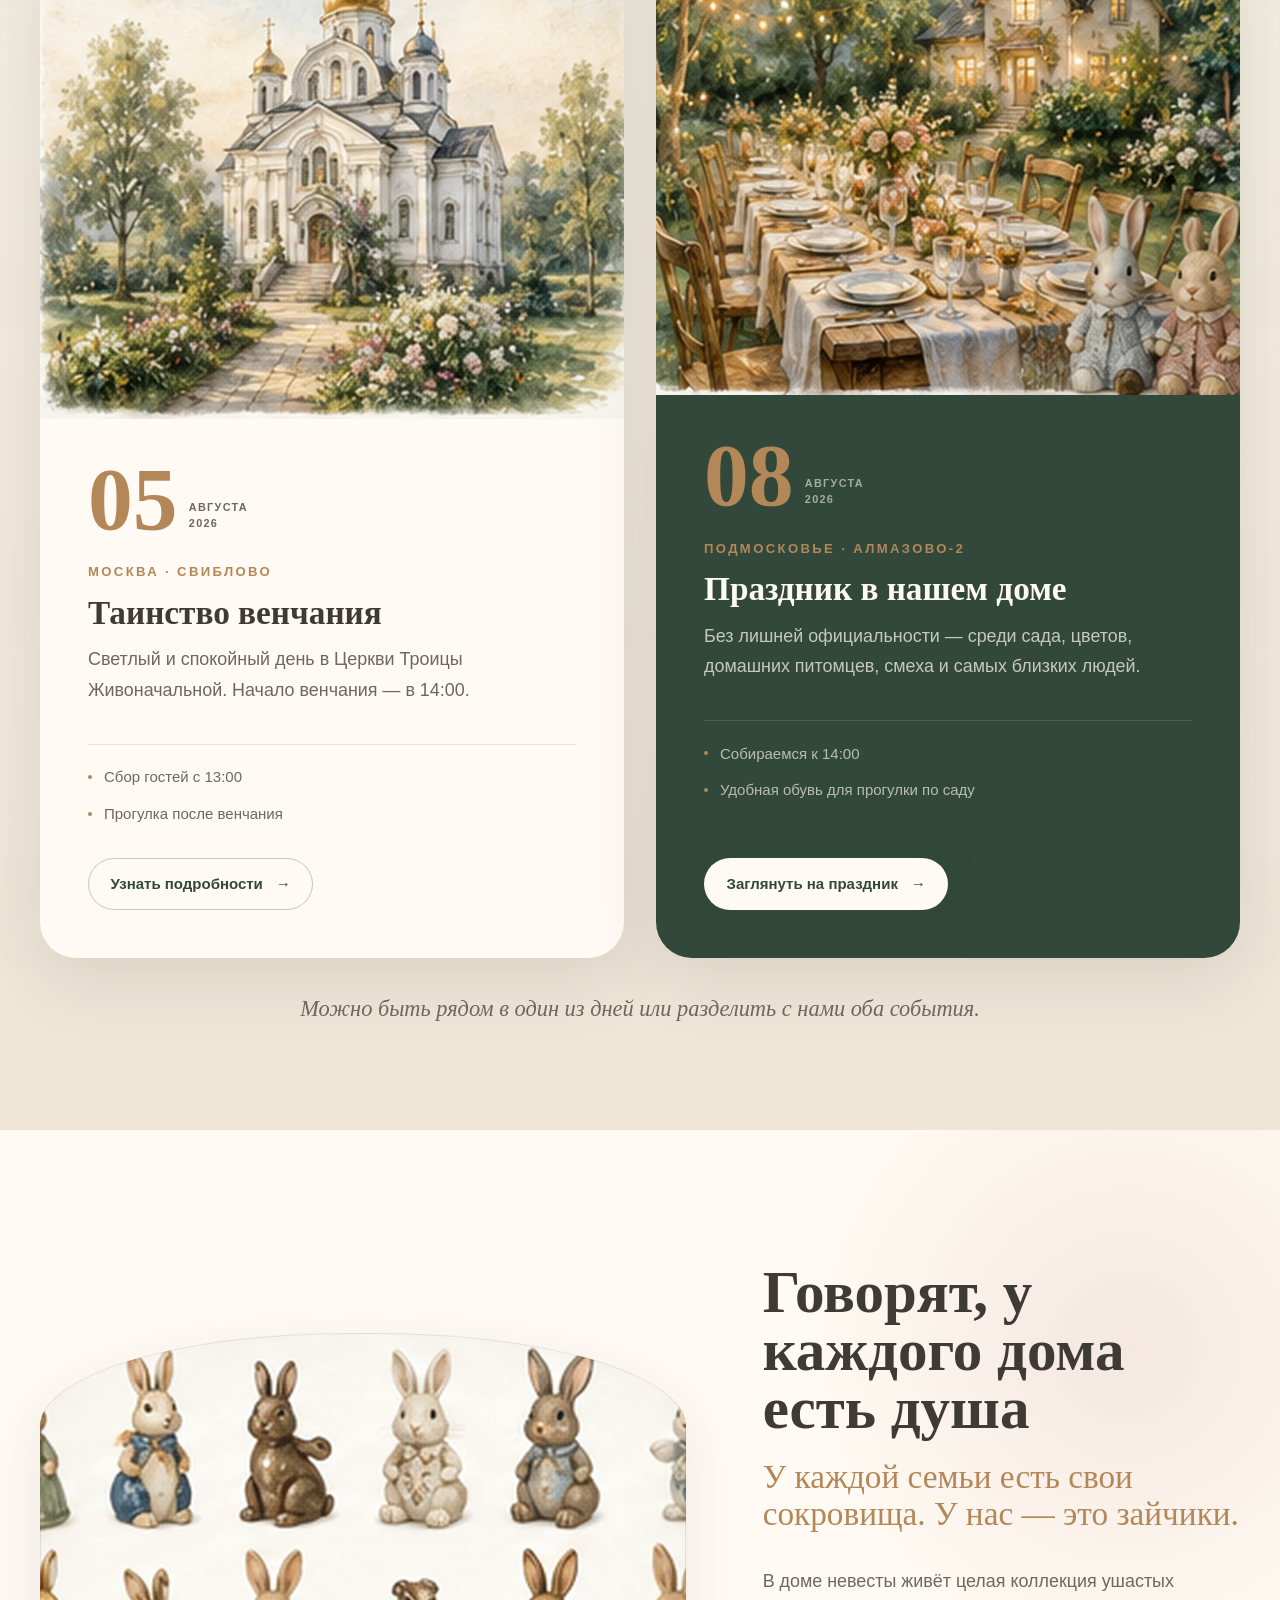
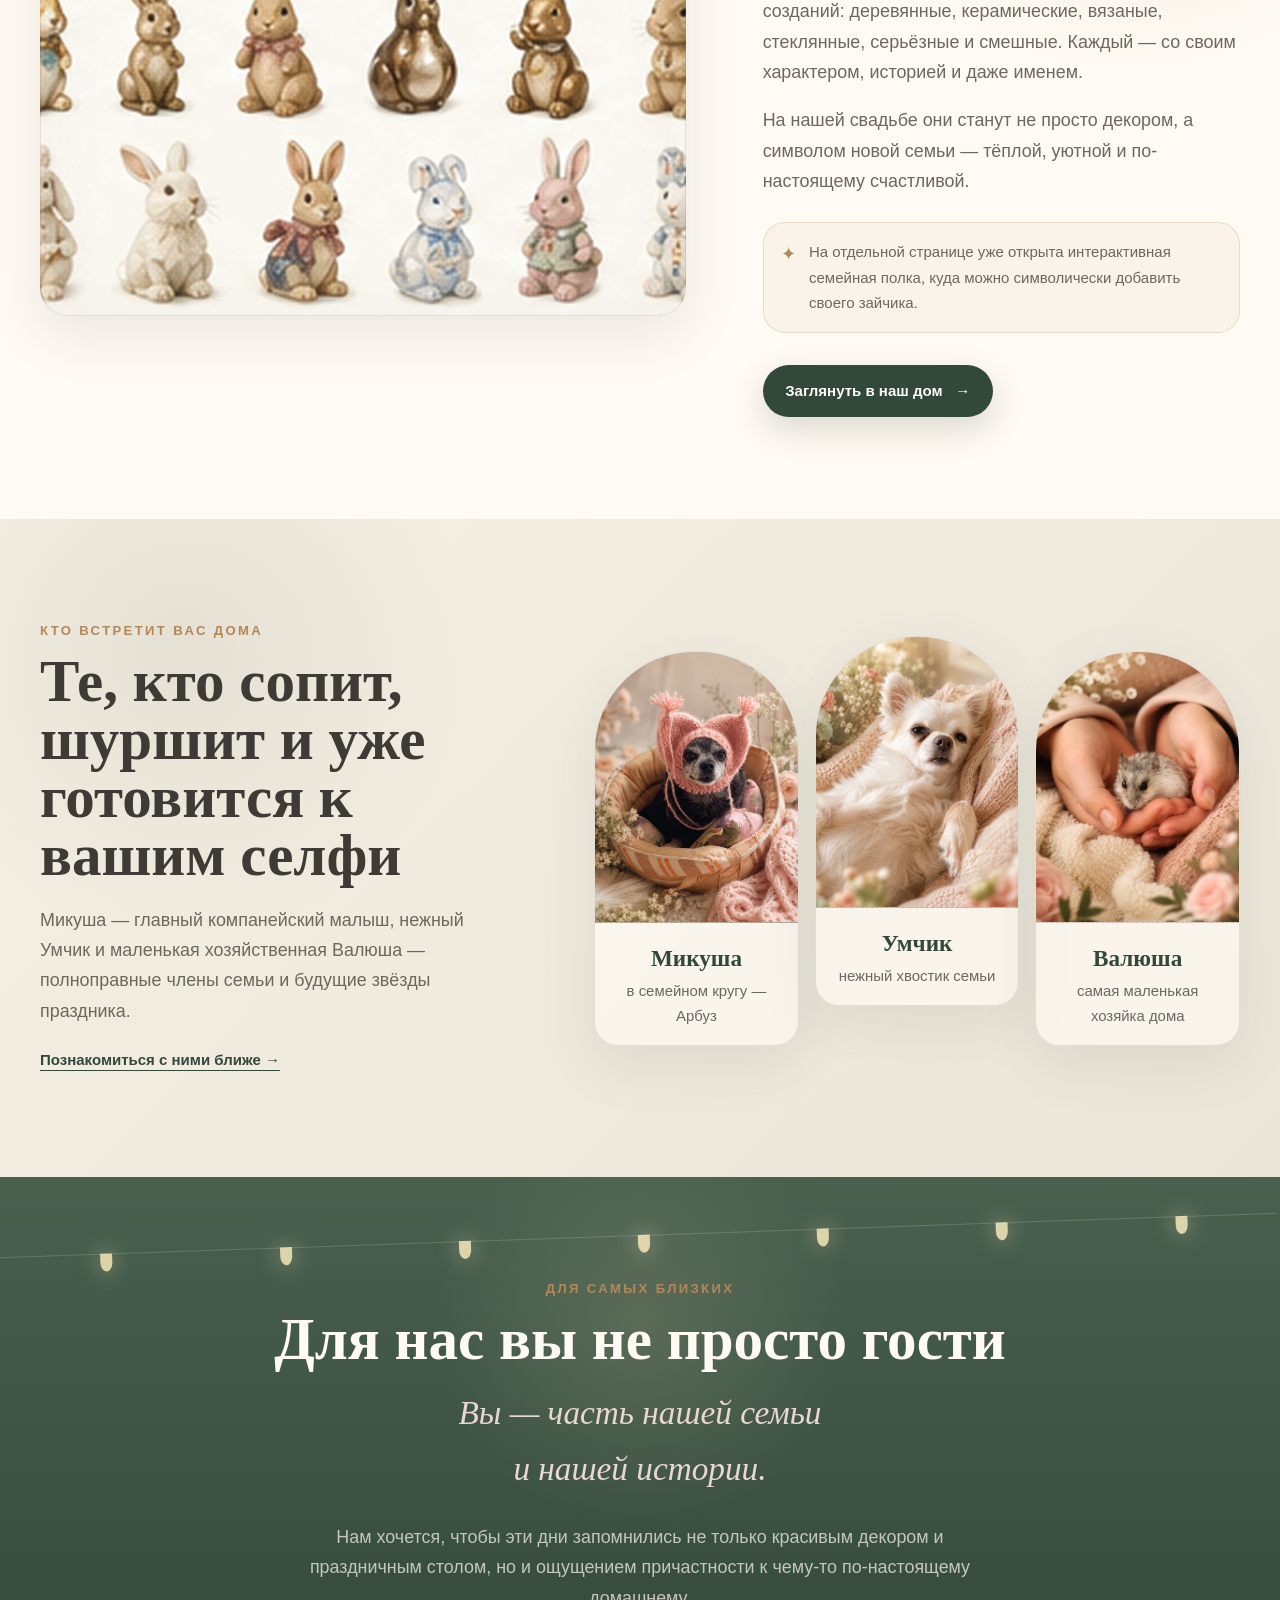
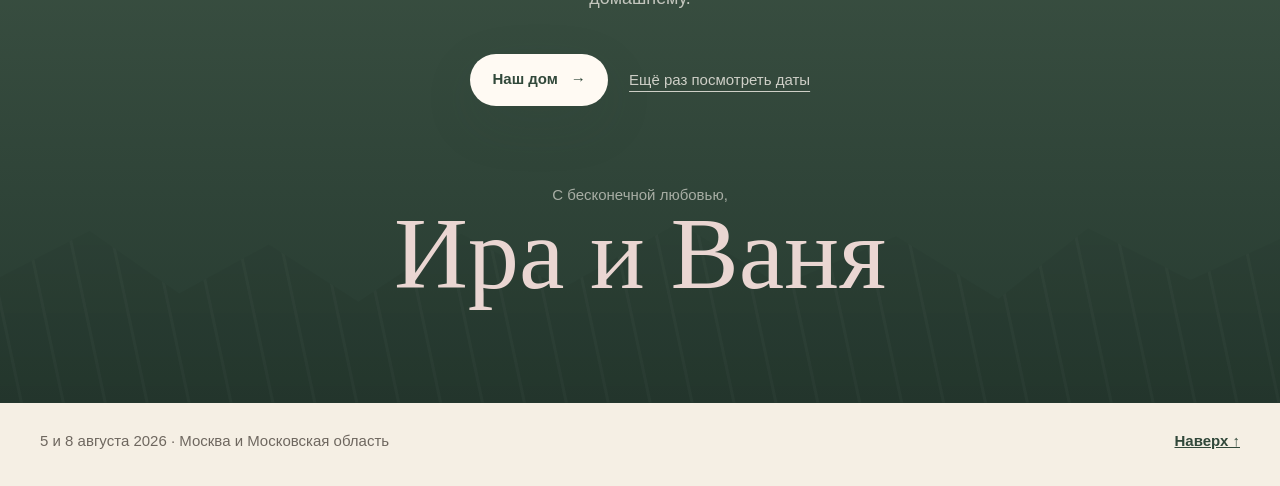
==== commit 085efda7: "Add files via upload" ====
--- a/index.html
+++ b/index.html
@@ -9,7 +9,7 @@
 <meta content="Ира и Ваня — два тёплых дня" property="og:title"/>
 <meta content="5 августа — таинство венчания. 8 августа — семейный праздник в загородном доме." property="og:description"/>
 <meta content="website" property="og:type"/>
-<meta content="assets/images/final/og-cover.jpg" property="og:image"/>
+<meta content="media-main/og-cover.jpg" property="og:image"/>
 <title>Ира и Ваня — приглашение</title>
 <link href="favicon.svg" rel="icon" type="image/svg+xml"/>
 <link href="https://fonts.googleapis.com" rel="preconnect"/>
@@ -22,6 +22,7 @@
 <link href="css/immersive-motion.css" rel="stylesheet"/>
 <link href="css/pages/home.css" rel="stylesheet"/>
 <link href="css/responsive.css" rel="stylesheet"/>
+<link href="css/mobile-fixes.css?v=1" rel="stylesheet"/>
 </head>
 <body class="home-page">
 <a class="skip-link" href="#main">Перейти к содержанию</a>
@@ -29,7 +30,7 @@
 <header class="site-header site-header--home" data-header="">
 <div class="container site-header__inner">
 <a aria-label="Ира и Ваня — начало приглашения" class="brand" href="#top">
-<span aria-hidden="true" class="brand__mark"><img alt="" src="assets/images/ui/header-bunny.webp"/></span>
+<span aria-hidden="true" class="brand__mark"><img alt="" src="media-rabbits/header-bunny.webp"/></span>
 <span class="brand__text">
 <strong>Ира и Ваня</strong>
 <small>дом, где начинается семья</small>
@@ -54,7 +55,7 @@
 <div class="home-hero__sky"></div>
 <div class="home-hero__sun"></div>
 <div class="home-hero__haze"></div>
-<img alt="" class="home-hero__art final-art" fetchpriority="high" height="1447" src="assets/images/final/home-hero.webp" width="1800"/>
+<img alt="" class="home-hero__art final-art" fetchpriority="high" height="1447" src="media-main/home-hero.webp" width="1800"/>
 <div class="home-hero__garden home-hero__garden--back"></div>
 <div class="home-house">
 <div class="home-house__roof"></div>
@@ -127,7 +128,7 @@
 <section aria-labelledby="about-us-title" class="couple-portrait section" id="about-us">
 <div class="container couple-portrait__layout">
 <figure class="couple-portrait__figure reveal">
-<img alt="Ира и Ваня в тёплых объятиях в мягком садовом свете" decoding="async" height="1400" loading="lazy" sizes="(max-width: 780px) 100vw, 42vw" src="assets/images/couple/couple-portrait.webp" width="1120"/>
+<img alt="Ира и Ваня в тёплых объятиях в мягком садовом свете" decoding="async" height="1400" loading="lazy" sizes="(max-width: 780px) 100vw, 42vw" src="media-main/couple-portrait.webp" width="1120"/>
 <figcaption>Нежный вечер, с которого начинается наша семейная история</figcaption>
 </figure>
 <div class="couple-portrait__copy">
@@ -166,7 +167,7 @@
 <div class="events-preview__grid">
 <article class="event-card event-card--ceremony reveal">
 <div aria-hidden="true" class="event-card__visual event-card__visual--final">
-<img alt="" height="1307" loading="lazy" src="assets/images/final/church.webp" width="1500"/>
+<img alt="" height="1307" loading="lazy" src="media-main/church.webp" width="1500"/>
 </div>
 <div class="event-card__content">
 <div class="event-card__date">
@@ -191,7 +192,7 @@
 </article>
 <article class="event-card event-card--celebration reveal">
 <div aria-hidden="true" class="event-card__visual event-card__visual--final">
-<img alt="" height="1423" loading="lazy" src="assets/images/final/celebration.webp" width="1800"/>
+<img alt="" height="1423" loading="lazy" src="media-main/celebration.webp" width="1800"/>
 </div>
 <div class="event-card__content">
 <div class="event-card__date">
@@ -228,11 +229,11 @@
 <div class="rabbit-shelf__frame"></div>
 <div class="rabbit-shelf__board rabbit-shelf__board--top"></div>
 <div class="rabbit-shelf__board rabbit-shelf__board--bottom"></div>
-<div class="shelf-rabbit shelf-rabbit--wood shelf-rabbit--one"><img alt="" src="assets/images/ui/rabbit-wood.webp"/></div>
-<div class="shelf-rabbit shelf-rabbit--ceramic shelf-rabbit--two"><img alt="" src="assets/images/ui/rabbit-ceramic.webp"/></div>
-<div class="shelf-rabbit shelf-rabbit--glass shelf-rabbit--three"><img alt="" src="assets/images/ui/rabbit-glass.webp"/></div>
-<div class="shelf-rabbit shelf-rabbit--knitted shelf-rabbit--four"><img alt="" src="assets/images/ui/rabbit-knitted.webp"/></div>
-<div class="shelf-rabbit shelf-rabbit--metal shelf-rabbit--five"><img alt="" src="assets/images/ui/rabbit-metal.webp"/></div>
+<div class="shelf-rabbit shelf-rabbit--wood shelf-rabbit--one"><img alt="" src="media-rabbits/rabbit-wood.webp"/></div>
+<div class="shelf-rabbit shelf-rabbit--ceramic shelf-rabbit--two"><img alt="" src="media-rabbits/rabbit-ceramic.webp"/></div>
+<div class="shelf-rabbit shelf-rabbit--glass shelf-rabbit--three"><img alt="" src="media-rabbits/rabbit-glass.webp"/></div>
+<div class="shelf-rabbit shelf-rabbit--knitted shelf-rabbit--four"><img alt="" src="media-rabbits/rabbit-knitted.webp"/></div>
+<div class="shelf-rabbit shelf-rabbit--metal shelf-rabbit--five"><img alt="" src="media-rabbits/rabbit-metal.webp"/></div>
 <span class="rabbit-shelf__label">здесь появится коллекция настоящих фигурок</span>
 </div>
 </div>
@@ -282,7 +283,7 @@
 <div aria-label="Фотографии питомцев" class="pets-teaser__cards">
 <article class="pet-mini-card pet-mini-card--mikusha reveal">
 <div class="pet-mini-card__portrait">
-<img alt="Микуша в розовой вязаной шапочке сидит в мягкой корзинке" decoding="async" height="1150" loading="lazy" sizes="(max-width: 780px) 100vw, 24vw" src="assets/images/pets/mikusha.webp" width="900"/>
+<img alt="Микуша в розовой вязаной шапочке сидит в мягкой корзинке" decoding="async" height="1150" loading="lazy" sizes="(max-width: 780px) 100vw, 24vw" src="media-pets/mikusha.webp" width="900"/>
 </div>
 <div>
 <strong>Микуша</strong>
@@ -291,7 +292,7 @@
 </article>
 <article class="pet-mini-card pet-mini-card--umka reveal">
 <div class="pet-mini-card__portrait">
-<img alt="Умчик отдыхает на мягком пледе" decoding="async" height="1150" loading="lazy" sizes="(max-width: 780px) 100vw, 24vw" src="assets/images/pets/umchik.webp" width="900"/>
+<img alt="Умчик отдыхает на мягком пледе" decoding="async" height="1150" loading="lazy" sizes="(max-width: 780px) 100vw, 24vw" src="media-pets/umchik.webp" width="900"/>
 </div>
 <div>
 <strong>Умчик</strong>
@@ -300,7 +301,7 @@
 </article>
 <article class="pet-mini-card pet-mini-card--valusha reveal">
 <div class="pet-mini-card__portrait">
-<img alt="Валюша уютно сидит в ладонях" decoding="async" height="1150" loading="lazy" sizes="(max-width: 780px) 100vw, 24vw" src="assets/images/pets/valusha.webp" width="900"/>
+<img alt="Валюша уютно сидит в ладонях" decoding="async" height="1150" loading="lazy" sizes="(max-width: 780px) 100vw, 24vw" src="media-pets/valusha.webp" width="900"/>
 </div>
 <div>
 <strong>Валюша</strong>
--- a/css/variables.css
+++ b/css/variables.css
@@ -0,0 +1,69 @@
+:root {
+  /* Core palette */
+  --color-milk: #f5efe4;
+  --color-paper: #fffaf3;
+  --color-paper-deep: #eee4d6;
+  --color-sage: #99a68d;
+  --color-sage-light: #c7d0bf;
+  --color-forest: #31483a;
+  --color-forest-soft: #49604f;
+  --color-rose: #cda7a1;
+  --color-rose-light: #ead6d2;
+  --color-honey: #b48758;
+  --color-wood: #765a43;
+  --color-ink: #3e3a35;
+  --color-ink-soft: #6e675f;
+  --color-white: #ffffff;
+
+  /* Semantic colors */
+  --color-bg: var(--color-milk);
+  --color-surface: var(--color-paper);
+  --color-text: var(--color-ink);
+  --color-muted: var(--color-ink-soft);
+  --color-accent: var(--color-forest);
+  --color-border: rgba(62, 58, 53, 0.16);
+
+  /* Typography */
+  --font-display: "Cormorant Garamond", Georgia, "Times New Roman", serif;
+  --font-body: "Manrope", Arial, sans-serif;
+  --font-script: "Marck Script", "Segoe Script", cursive;
+
+  --text-xs: clamp(0.72rem, 0.68rem + 0.18vw, 0.82rem);
+  --text-sm: clamp(0.85rem, 0.81rem + 0.16vw, 0.95rem);
+  --text-base: clamp(1rem, 0.94rem + 0.24vw, 1.12rem);
+  --text-lg: clamp(1.15rem, 1rem + 0.5vw, 1.4rem);
+  --text-xl: clamp(1.55rem, 1.2rem + 1.1vw, 2.25rem);
+  --text-2xl: clamp(2.25rem, 1.45rem + 2.8vw, 4.4rem);
+  --text-hero: clamp(3.2rem, 2rem + 5.2vw, 7.5rem);
+
+  /* Layout */
+  --container: 1200px;
+  --container-narrow: 820px;
+  --gutter: clamp(1rem, 3vw, 2rem);
+  --section-space: clamp(5rem, 8vw, 9rem);
+  --header-height: 78px;
+
+  /* Radius */
+  --radius-sm: 12px;
+  --radius-md: 22px;
+  --radius-lg: 36px;
+  --radius-pill: 999px;
+
+  /* Shadows */
+  --shadow-soft: 0 18px 55px rgba(49, 72, 58, 0.10);
+  --shadow-card: 0 22px 70px rgba(62, 58, 53, 0.12);
+  --shadow-float: 0 14px 32px rgba(49, 72, 58, 0.18);
+
+  /* Motion */
+  --ease-out: cubic-bezier(0.22, 1, 0.36, 1);
+  --ease-soft: cubic-bezier(0.4, 0, 0.2, 1);
+  --duration-fast: 180ms;
+  --duration-base: 320ms;
+  --duration-slow: 800ms;
+
+  /* Layers */
+  --z-base: 1;
+  --z-header: 50;
+  --z-menu: 60;
+  --z-dock: 70;
+}
--- a/css/base.css
+++ b/css/base.css
@@ -0,0 +1,192 @@
+*,
+*::before,
+*::after {
+  box-sizing: border-box;
+}
+
+html {
+  scroll-behavior: smooth;
+  scroll-padding-top: calc(var(--header-height) + 24px);
+}
+
+body {
+  margin: 0;
+  min-width: 320px;
+  color: var(--color-text);
+  background: var(--color-bg);
+  font-family: var(--font-body);
+  font-size: var(--text-base);
+  line-height: 1.7;
+  text-rendering: optimizeLegibility;
+  -webkit-font-smoothing: antialiased;
+}
+
+body.menu-open {
+  overflow: hidden;
+}
+
+img,
+svg {
+  display: block;
+  max-width: 100%;
+}
+
+button,
+input,
+textarea,
+select {
+  font: inherit;
+}
+
+button,
+a {
+  -webkit-tap-highlight-color: transparent;
+}
+
+a {
+  color: inherit;
+}
+
+p,
+h1,
+h2,
+h3,
+blockquote,
+figure {
+  margin-top: 0;
+}
+
+h1,
+h2,
+h3 {
+  font-family: var(--font-display);
+  font-weight: 600;
+  line-height: 0.98;
+  text-wrap: balance;
+}
+
+h1 {
+  font-size: var(--text-hero);
+}
+
+h2 {
+  margin-bottom: 1.25rem;
+  font-size: var(--text-2xl);
+}
+
+h3 {
+  margin-bottom: 0.85rem;
+  font-size: var(--text-xl);
+  line-height: 1.08;
+}
+
+p {
+  max-width: 70ch;
+}
+
+code {
+  padding: 0.14em 0.42em;
+  border-radius: 0.35em;
+  background: rgba(49, 72, 58, 0.08);
+  font-family: ui-monospace, SFMono-Regular, Consolas, monospace;
+  font-size: 0.88em;
+}
+
+::selection {
+  color: var(--color-paper);
+  background: var(--color-forest);
+}
+
+.site-shell {
+  overflow: clip;
+}
+
+.container {
+  width: min(calc(100% - (var(--gutter) * 2)), var(--container));
+  margin-inline: auto;
+}
+
+.section {
+  position: relative;
+  padding-block: var(--section-space);
+}
+
+.section--paper {
+  background:
+    radial-gradient(circle at 8% 15%, rgba(205, 167, 161, 0.12), transparent 28%),
+    linear-gradient(180deg, var(--color-paper), var(--color-milk));
+}
+
+.section--sage {
+  color: var(--color-paper);
+  background:
+    radial-gradient(circle at 85% 12%, rgba(255, 250, 243, 0.12), transparent 25%),
+    linear-gradient(135deg, var(--color-forest), var(--color-forest-soft));
+}
+
+.section--blush {
+  background:
+    linear-gradient(130deg, rgba(255, 250, 243, 0.94), rgba(234, 214, 210, 0.8)),
+    var(--color-rose-light);
+}
+
+.section--forest {
+  color: var(--color-paper);
+  background:
+    radial-gradient(circle at 20% 0%, rgba(180, 135, 88, 0.20), transparent 35%),
+    var(--color-forest);
+}
+
+.section-heading {
+  max-width: 780px;
+  margin-bottom: clamp(2.5rem, 5vw, 5rem);
+}
+
+.section-heading > p:last-child {
+  margin-bottom: 0;
+  color: var(--color-muted);
+  font-size: var(--text-lg);
+}
+
+.section-heading--light > p:last-child {
+  color: rgba(255, 250, 243, 0.76);
+}
+
+.eyebrow {
+  margin-bottom: 0.9rem;
+  color: var(--color-honey);
+  font-size: var(--text-xs);
+  font-weight: 700;
+  letter-spacing: 0.18em;
+  line-height: 1.3;
+  text-transform: uppercase;
+}
+
+.sr-only {
+  position: absolute !important;
+  width: 1px !important;
+  height: 1px !important;
+  padding: 0 !important;
+  margin: -1px !important;
+  overflow: hidden !important;
+  clip: rect(0, 0, 0, 0) !important;
+  white-space: nowrap !important;
+  border: 0 !important;
+}
+
+.skip-link {
+  position: fixed;
+  top: 10px;
+  left: 10px;
+  z-index: 999;
+  padding: 0.75rem 1rem;
+  border-radius: var(--radius-sm);
+  color: var(--color-paper);
+  background: var(--color-forest);
+  transform: translateY(-140%);
+  transition: transform var(--duration-fast) var(--ease-soft);
+}
+
+.skip-link:focus {
+  transform: translateY(0);
+}
--- a/css/components.css
+++ b/css/components.css
@@ -0,0 +1,1114 @@
+/* Header */
+.site-header {
+  position: fixed;
+  inset: 0 0 auto;
+  z-index: var(--z-header);
+  height: var(--header-height);
+  border-bottom: 1px solid transparent;
+  transition:
+    background-color var(--duration-base) var(--ease-soft),
+    border-color var(--duration-base) var(--ease-soft),
+    box-shadow var(--duration-base) var(--ease-soft);
+}
+
+.site-header.is-scrolled {
+  border-color: rgba(62, 58, 53, 0.10);
+  background: rgba(255, 250, 243, 0.82);
+  box-shadow: 0 6px 30px rgba(49, 72, 58, 0.06);
+  backdrop-filter: blur(16px);
+}
+
+.site-header__inner {
+  display: flex;
+  align-items: center;
+  justify-content: space-between;
+  min-height: 100%;
+  gap: 1.5rem;
+}
+
+.brand {
+  display: inline-flex;
+  align-items: center;
+  gap: 0.8rem;
+  text-decoration: none;
+}
+
+.brand__mark {
+  display: grid;
+  width: 46px;
+  height: 46px;
+  place-items: center;
+  border: 1px solid rgba(49, 72, 58, 0.18);
+  border-radius: 50%;
+  background: rgba(255, 250, 243, 0.5);
+}
+
+.brand__mark svg {
+  width: 31px;
+  fill: none;
+  stroke: var(--color-forest);
+  stroke-linecap: round;
+  stroke-linejoin: round;
+  stroke-width: 2.4;
+}
+
+.brand__text {
+  display: grid;
+  line-height: 1.05;
+}
+
+.brand__text strong {
+  font-family: var(--font-display);
+  font-size: 1.18rem;
+}
+
+.brand__text small {
+  margin-top: 0.26rem;
+  color: var(--color-muted);
+  font-size: 0.62rem;
+  letter-spacing: 0.05em;
+}
+
+.primary-nav {
+  display: flex;
+  align-items: center;
+  gap: clamp(0.9rem, 2.4vw, 2rem);
+}
+
+.primary-nav > a:not(.button) {
+  position: relative;
+  color: var(--color-ink);
+  font-size: var(--text-sm);
+  text-decoration: none;
+}
+
+.primary-nav > a:not(.button)::after {
+  position: absolute;
+  right: 0;
+  bottom: -0.4rem;
+  left: 0;
+  height: 1px;
+  content: "";
+  background: var(--color-honey);
+  transform: scaleX(0);
+  transform-origin: right;
+  transition: transform var(--duration-base) var(--ease-out);
+}
+
+.primary-nav > a:not(.button):hover::after,
+.primary-nav > a:not(.button):focus-visible::after {
+  transform: scaleX(1);
+  transform-origin: left;
+}
+
+.menu-button {
+  display: none;
+  align-items: center;
+  gap: 0.75rem;
+  border: 0;
+  color: var(--color-forest);
+  background: transparent;
+  cursor: pointer;
+}
+
+.menu-button__label {
+  font-size: var(--text-sm);
+  font-weight: 600;
+}
+
+.menu-button__icon,
+.menu-button__icon::before,
+.menu-button__icon::after {
+  display: block;
+  width: 24px;
+  height: 1px;
+  background: currentColor;
+  transition: transform var(--duration-base) var(--ease-soft);
+}
+
+.menu-button__icon {
+  position: relative;
+}
+
+.menu-button__icon::before,
+.menu-button__icon::after {
+  position: absolute;
+  left: 0;
+  content: "";
+}
+
+.menu-button__icon::before {
+  top: -7px;
+}
+
+.menu-button__icon::after {
+  top: 7px;
+}
+
+.menu-button[aria-expanded="true"] .menu-button__icon {
+  background: transparent;
+}
+
+.menu-button[aria-expanded="true"] .menu-button__icon::before {
+  transform: translateY(7px) rotate(45deg);
+}
+
+.menu-button[aria-expanded="true"] .menu-button__icon::after {
+  transform: translateY(-7px) rotate(-45deg);
+}
+
+/* Buttons */
+.button {
+  display: inline-flex;
+  min-height: 52px;
+  align-items: center;
+  justify-content: center;
+  gap: 0.8rem;
+  padding: 0.86rem 1.35rem;
+  border: 1px solid transparent;
+  border-radius: var(--radius-pill);
+  font-size: var(--text-sm);
+  font-weight: 700;
+  line-height: 1.1;
+  text-align: center;
+  text-decoration: none;
+  cursor: pointer;
+  transition:
+    transform var(--duration-base) var(--ease-out),
+    box-shadow var(--duration-base) var(--ease-out),
+    background-color var(--duration-base) var(--ease-soft),
+    color var(--duration-base) var(--ease-soft);
+}
+
+.button:hover,
+.button:focus-visible {
+  transform: translateY(-3px);
+}
+
+.button--small {
+  min-height: 42px;
+  padding: 0.65rem 1.05rem;
+}
+
+.button--forest {
+  color: var(--color-paper);
+  background: var(--color-forest);
+  box-shadow: 0 12px 32px rgba(49, 72, 58, 0.18);
+}
+
+.button--forest:hover,
+.button--forest:focus-visible {
+  box-shadow: 0 18px 38px rgba(49, 72, 58, 0.26);
+}
+
+.button--paper {
+  color: var(--color-forest);
+  background: var(--color-paper);
+  box-shadow: var(--shadow-soft);
+}
+
+.button--outline {
+  border-color: rgba(49, 72, 58, 0.28);
+  color: var(--color-forest);
+  background: transparent;
+}
+
+.button--outline:hover,
+.button--outline:focus-visible {
+  background: rgba(49, 72, 58, 0.07);
+}
+
+.text-link {
+  display: inline-flex;
+  align-items: center;
+  gap: 0.45rem;
+  color: var(--color-forest);
+  font-size: var(--text-sm);
+  font-weight: 700;
+  text-underline-offset: 0.35em;
+  text-decoration-thickness: 1px;
+}
+
+/* Hero */
+.hero {
+  position: relative;
+  display: grid;
+  min-height: 100svh;
+  align-items: center;
+  isolation: isolate;
+}
+
+.hero--prototype {
+  background: var(--color-milk);
+}
+
+.hero__layers {
+  position: absolute;
+  z-index: -1;
+  inset: 0;
+  overflow: hidden;
+}
+
+.hero__wash {
+  position: absolute;
+  inset: 0;
+  background:
+    linear-gradient(90deg, rgba(245, 239, 228, 0.98) 0%, rgba(245, 239, 228, 0.88) 42%, rgba(245, 239, 228, 0.18) 73%),
+    radial-gradient(circle at 75% 34%, rgba(180, 135, 88, 0.18), transparent 28%),
+    linear-gradient(145deg, var(--color-sage-light), var(--color-milk) 55%);
+}
+
+.hero__sun {
+  position: absolute;
+  top: 15%;
+  right: 13%;
+  width: clamp(160px, 22vw, 340px);
+  aspect-ratio: 1;
+  border-radius: 50%;
+  background: radial-gradient(circle, rgba(255, 245, 205, 0.95), rgba(255, 245, 205, 0.06) 68%, transparent 71%);
+  filter: blur(2px);
+}
+
+.hero__house-placeholder {
+  position: absolute;
+  right: 4%;
+  bottom: 8%;
+  display: grid;
+  width: min(46vw, 650px);
+  height: min(62vh, 620px);
+  place-items: center;
+  border: 1px dashed rgba(49, 72, 58, 0.28);
+  border-radius: 50% 50% 30% 30% / 36% 36% 14% 14%;
+  color: rgba(49, 72, 58, 0.55);
+  background:
+    linear-gradient(180deg, rgba(255,255,255,0.12), rgba(49,72,58,0.08)),
+    repeating-linear-gradient(90deg, rgba(49,72,58,0.035) 0 1px, transparent 1px 48px);
+  font-size: var(--text-xs);
+  letter-spacing: 0.14em;
+  text-transform: uppercase;
+}
+
+.hero__house-placeholder::before {
+  position: absolute;
+  top: 18%;
+  width: 46%;
+  height: 32%;
+  border: 1px solid rgba(49, 72, 58, 0.18);
+  border-radius: 50% 50% 0 0;
+  content: "";
+}
+
+.hero__house-placeholder::after {
+  position: absolute;
+  bottom: 0;
+  width: 74%;
+  height: 46%;
+  border: 1px solid rgba(49, 72, 58, 0.18);
+  border-bottom: 0;
+  content: "";
+}
+
+.hero__rabbit-placeholder,
+.soft-note__rabbit {
+  position: absolute;
+  border: 2px solid var(--color-forest);
+  border-radius: 48% 48% 42% 42%;
+}
+
+.hero__rabbit-placeholder {
+  right: 10%;
+  bottom: 8%;
+  width: 55px;
+  height: 70px;
+  opacity: 0.6;
+}
+
+.hero__rabbit-placeholder::before,
+.hero__rabbit-placeholder::after,
+.soft-note__rabbit::before,
+.soft-note__rabbit::after {
+  position: absolute;
+  bottom: 84%;
+  width: 34%;
+  height: 84%;
+  border: inherit;
+  border-radius: 60% 60% 35% 35%;
+  content: "";
+  background: inherit;
+}
+
+.hero__rabbit-placeholder::before,
+.soft-note__rabbit::before {
+  left: 8%;
+  transform: rotate(-12deg);
+}
+
+.hero__rabbit-placeholder::after,
+.soft-note__rabbit::after {
+  right: 8%;
+  transform: rotate(12deg);
+}
+
+.hero__leaf {
+  position: absolute;
+  width: 170px;
+  height: 420px;
+  border-left: 2px solid rgba(49, 72, 58, 0.22);
+  border-radius: 50%;
+  transform-origin: bottom center;
+}
+
+.hero__leaf::before,
+.hero__leaf::after {
+  position: absolute;
+  width: 70px;
+  height: 34px;
+  border-radius: 100% 0 100% 0;
+  content: "";
+  background: rgba(49, 72, 58, 0.10);
+}
+
+.hero__leaf::before {
+  top: 22%;
+  left: -10px;
+  transform: rotate(28deg);
+}
+
+.hero__leaf::after {
+  top: 46%;
+  left: -65px;
+  transform: scaleX(-1) rotate(22deg);
+}
+
+.hero__leaf--one {
+  top: -8%;
+  right: 1%;
+  transform: rotate(18deg);
+}
+
+.hero__leaf--two {
+  right: 29%;
+  bottom: -22%;
+  transform: rotate(-30deg) scale(0.84);
+}
+
+.hero__content {
+  padding-top: calc(var(--header-height) + 3rem);
+  padding-bottom: 8rem;
+}
+
+.hero__eyebrow {
+  margin-bottom: 1.25rem;
+  color: var(--color-honey);
+  font-size: var(--text-xs);
+  font-weight: 700;
+  letter-spacing: 0.2em;
+  text-transform: uppercase;
+}
+
+.hero__title {
+  max-width: 9.5ch;
+  margin-bottom: 1.6rem;
+  color: var(--color-forest);
+}
+
+.hero__title em {
+  display: block;
+  color: var(--color-honey);
+  font-family: var(--font-script);
+  font-size: 0.58em;
+  font-style: normal;
+  font-weight: 400;
+  line-height: 1.3;
+  transform: rotate(-2deg);
+}
+
+.hero__lead {
+  max-width: 620px;
+  margin-bottom: 2rem;
+  color: var(--color-ink-soft);
+  font-size: var(--text-lg);
+}
+
+.hero__actions,
+.button-row {
+  display: flex;
+  flex-wrap: wrap;
+  align-items: center;
+  gap: 1rem;
+}
+
+.hero__note {
+  display: flex;
+  max-width: 590px;
+  align-items: flex-start;
+  gap: 1rem;
+  margin-top: 2.2rem;
+}
+
+.hero__note p {
+  margin-bottom: 0;
+  color: var(--color-muted);
+  font-size: var(--text-sm);
+}
+
+.hero__note-line {
+  width: 36px;
+  height: 1px;
+  flex: 0 0 auto;
+  margin-top: 0.8rem;
+  background: var(--color-honey);
+}
+
+.scroll-cue {
+  position: absolute;
+  bottom: 2rem;
+  left: 50%;
+  display: grid;
+  justify-items: center;
+  gap: 0.65rem;
+  color: var(--color-muted);
+  font-size: 0.62rem;
+  letter-spacing: 0.16em;
+  text-decoration: none;
+  text-transform: uppercase;
+  transform: translateX(-50%);
+}
+
+.scroll-cue__line {
+  width: 1px;
+  height: 44px;
+  background: linear-gradient(var(--color-honey), transparent);
+}
+
+/* Mood cards */
+.mood-grid {
+  display: grid;
+  grid-template-columns: repeat(2, minmax(0, 1fr));
+  gap: clamp(1rem, 3vw, 2rem);
+}
+
+.mood-card {
+  position: relative;
+  min-height: 440px;
+  overflow: hidden;
+  border: 1px solid rgba(62, 58, 53, 0.10);
+  border-radius: var(--radius-lg);
+  box-shadow: var(--shadow-card);
+}
+
+.mood-card::before,
+.mood-card::after {
+  position: absolute;
+  content: "";
+}
+
+.mood-card::before {
+  inset: 0;
+  opacity: 0.8;
+}
+
+.mood-card::after {
+  top: -40px;
+  right: -40px;
+  width: 210px;
+  aspect-ratio: 1;
+  border: 1px solid rgba(255, 255, 255, 0.34);
+  border-radius: 50%;
+}
+
+.mood-card--ceremony {
+  background: linear-gradient(140deg, #fffaf3, #e8dfd0);
+}
+
+.mood-card--ceremony::before {
+  background:
+    radial-gradient(circle at 72% 28%, rgba(180, 135, 88, 0.24), transparent 22%),
+    linear-gradient(90deg, transparent 68%, rgba(49, 72, 58, 0.08));
+}
+
+.mood-card--home {
+  color: var(--color-paper);
+  background: linear-gradient(140deg, var(--color-forest-soft), var(--color-forest));
+}
+
+.mood-card--home::before {
+  background:
+    radial-gradient(circle at 78% 25%, rgba(255, 245, 205, 0.16), transparent 24%),
+    repeating-linear-gradient(120deg, rgba(255,255,255,0.02) 0 2px, transparent 2px 28px);
+}
+
+.mood-card__index {
+  position: absolute;
+  top: 0.5rem;
+  right: 1.2rem;
+  color: rgba(49, 72, 58, 0.10);
+  font-family: var(--font-display);
+  font-size: clamp(6rem, 13vw, 11rem);
+  font-weight: 700;
+  line-height: 1;
+}
+
+.mood-card--home .mood-card__index {
+  color: rgba(255, 250, 243, 0.08);
+}
+
+.mood-card__body {
+  position: absolute;
+  right: clamp(1.5rem, 4vw, 3rem);
+  bottom: clamp(1.5rem, 4vw, 3rem);
+  left: clamp(1.5rem, 4vw, 3rem);
+}
+
+.mood-card__body p:not(.eyebrow) {
+  color: var(--color-muted);
+}
+
+.mood-card--home .mood-card__body p:not(.eyebrow),
+.mood-card--home .text-link {
+  color: rgba(255, 250, 243, 0.76);
+}
+
+.family-quote {
+  position: relative;
+  max-width: 900px;
+  margin: clamp(4rem, 8vw, 8rem) auto 0;
+  padding: clamp(2rem, 5vw, 4rem);
+  border: 1px solid rgba(180, 135, 88, 0.22);
+  border-radius: var(--radius-lg);
+  text-align: center;
+  background: rgba(255, 250, 243, 0.72);
+}
+
+.family-quote p {
+  max-width: 23ch;
+  margin: 0 auto 1.2rem;
+  color: var(--color-forest);
+  font-family: var(--font-display);
+  font-size: var(--text-2xl);
+  line-height: 1.06;
+}
+
+.family-quote footer {
+  color: var(--color-muted);
+  font-size: var(--text-sm);
+}
+
+.family-quote__ornament {
+  position: absolute;
+  top: -0.9rem;
+  left: 50%;
+  color: var(--color-honey);
+  font-family: var(--font-display);
+  font-size: 4rem;
+  line-height: 1;
+  transform: translateX(-50%);
+}
+
+/* Palette */
+.swatch-grid {
+  display: grid;
+  grid-template-columns: repeat(3, minmax(0, 1fr));
+  gap: 1rem;
+}
+
+.swatch {
+  overflow: hidden;
+  border: 1px solid rgba(255, 250, 243, 0.14);
+  border-radius: var(--radius-md);
+  background: rgba(255, 250, 243, 0.06);
+}
+
+.swatch__color {
+  height: 150px;
+}
+
+.swatch__color--milk { background: var(--color-milk); }
+.swatch__color--sage { background: var(--color-sage); }
+.swatch__color--forest { background: var(--color-forest); }
+.swatch__color--rose { background: var(--color-rose); }
+.swatch__color--honey { background: var(--color-honey); }
+.swatch__color--ink { background: var(--color-ink); }
+
+.swatch__meta {
+  display: flex;
+  align-items: center;
+  justify-content: space-between;
+  gap: 0.75rem;
+  padding: 1rem;
+}
+
+.swatch__meta strong {
+  font-size: var(--text-sm);
+}
+
+.swatch__meta code {
+  color: rgba(255, 250, 243, 0.72);
+  background: rgba(255, 250, 243, 0.06);
+}
+
+/* Typography */
+.type-specimen {
+  display: grid;
+  gap: 1.25rem;
+}
+
+.type-card {
+  display: grid;
+  grid-template-columns: minmax(180px, 0.6fr) minmax(0, 2fr) minmax(240px, 1fr);
+  align-items: center;
+  gap: clamp(1rem, 4vw, 3rem);
+  padding: clamp(1.5rem, 3vw, 2.5rem);
+  border: 1px solid var(--color-border);
+  border-radius: var(--radius-md);
+  background: rgba(255, 255, 255, 0.42);
+}
+
+.type-card__label {
+  color: var(--color-honey);
+  font-size: var(--text-xs);
+  font-weight: 700;
+  letter-spacing: 0.1em;
+  text-transform: uppercase;
+}
+
+.type-card > p {
+  margin-bottom: 0;
+}
+
+.type-card > p:last-child {
+  color: var(--color-muted);
+  font-size: var(--text-sm);
+}
+
+.type-card__serif {
+  color: var(--color-forest);
+  font-family: var(--font-display);
+  font-size: clamp(2.5rem, 5vw, 5.5rem);
+  line-height: 0.9;
+}
+
+.type-card__sans {
+  font-size: var(--text-lg);
+  line-height: 1.65;
+}
+
+.type-card__script {
+  color: var(--color-honey);
+  font-family: var(--font-script);
+  font-size: clamp(2.4rem, 5vw, 5rem);
+  line-height: 1;
+}
+
+/* Component showcase */
+.component-showcase {
+  display: grid;
+  grid-template-columns: repeat(2, minmax(0, 1fr));
+  gap: 1.25rem;
+}
+
+.showcase-panel {
+  padding: clamp(1.25rem, 3vw, 2.25rem);
+  border: 1px solid rgba(62, 58, 53, 0.10);
+  border-radius: var(--radius-md);
+  background: rgba(255, 250, 243, 0.72);
+  box-shadow: 0 16px 42px rgba(62, 58, 53, 0.05);
+}
+
+.showcase-panel__header {
+  display: flex;
+  justify-content: space-between;
+  gap: 1rem;
+  margin-bottom: 1.5rem;
+  padding-bottom: 0.85rem;
+  border-bottom: 1px solid var(--color-border);
+  color: var(--color-muted);
+  font-size: var(--text-sm);
+}
+
+.info-card {
+  display: grid;
+  grid-template-columns: auto 1fr;
+  gap: 1rem;
+  padding: 1.4rem;
+  border: 1px solid rgba(180, 135, 88, 0.26);
+  border-radius: var(--radius-md);
+  background: linear-gradient(135deg, rgba(255, 250, 243, 0.94), rgba(245, 239, 228, 0.94));
+}
+
+.info-card__icon {
+  display: grid;
+  width: 42px;
+  height: 42px;
+  place-items: center;
+  border-radius: 50%;
+  color: var(--color-paper);
+  background: var(--color-honey);
+}
+
+.info-card p:last-child {
+  margin-bottom: 0;
+  color: var(--color-muted);
+}
+
+.timeline {
+  position: relative;
+  display: grid;
+  gap: 1.35rem;
+  padding: 0;
+  margin: 0;
+  list-style: none;
+}
+
+.timeline::before {
+  position: absolute;
+  top: 0.8rem;
+  bottom: 0.8rem;
+  left: 54px;
+  width: 1px;
+  content: "";
+  background: linear-gradient(var(--color-honey), rgba(180, 135, 88, 0.12));
+}
+
+.timeline li {
+  position: relative;
+  display: grid;
+  grid-template-columns: 86px 1fr;
+  gap: 1rem;
+}
+
+.timeline li::before {
+  position: absolute;
+  top: 0.7rem;
+  left: 49px;
+  width: 11px;
+  aspect-ratio: 1;
+  border: 2px solid var(--color-paper);
+  border-radius: 50%;
+  content: "";
+  background: var(--color-honey);
+  box-shadow: 0 0 0 1px var(--color-honey);
+}
+
+.timeline time {
+  color: var(--color-honey);
+  font-family: var(--font-display);
+  font-size: var(--text-lg);
+  font-weight: 700;
+}
+
+.timeline strong {
+  font-family: var(--font-display);
+  font-size: 1.25rem;
+}
+
+.timeline p {
+  margin-bottom: 0;
+  color: var(--color-muted);
+  font-size: var(--text-sm);
+}
+
+.soft-note {
+  position: relative;
+  display: flex;
+  min-height: 150px;
+  align-items: center;
+  overflow: hidden;
+  padding: 1.5rem 8rem 1.5rem 1.5rem;
+  border-radius: var(--radius-md);
+  color: var(--color-paper);
+  background:
+    radial-gradient(circle at 82% 30%, rgba(255, 250, 243, 0.18), transparent 25%),
+    var(--color-forest);
+}
+
+.soft-note p {
+  margin-bottom: 0;
+}
+
+.soft-note__rabbit {
+  right: 2.2rem;
+  bottom: 1.3rem;
+  width: 62px;
+  height: 78px;
+  border-color: rgba(255, 250, 243, 0.76);
+}
+
+/* Image placeholders */
+.placeholder-grid {
+  display: grid;
+  grid-template-columns: 1.45fr 0.78fr 0.78fr;
+  gap: 1.25rem;
+}
+
+.visual-placeholder {
+  overflow: hidden;
+  border: 1px solid var(--color-border);
+  border-radius: var(--radius-lg);
+  background: var(--color-paper);
+  box-shadow: var(--shadow-soft);
+}
+
+.visual-placeholder__scene {
+  position: relative;
+  min-height: 420px;
+  overflow: hidden;
+  background:
+    linear-gradient(180deg, rgba(199, 208, 191, 0.85), rgba(245, 239, 228, 0.94));
+}
+
+.visual-placeholder__scene::after {
+  position: absolute;
+  right: 0;
+  bottom: 0;
+  left: 0;
+  height: 35%;
+  content: "";
+  background:
+    repeating-linear-gradient(85deg, rgba(49, 72, 58, 0.08) 0 2px, transparent 2px 18px),
+    rgba(49, 72, 58, 0.10);
+  clip-path: polygon(0 55%, 15% 42%, 32% 54%, 48% 28%, 67% 55%, 84% 34%, 100% 48%, 100% 100%, 0 100%);
+}
+
+.visual-placeholder__sun {
+  position: absolute;
+  top: 12%;
+  right: 14%;
+  width: 120px;
+  aspect-ratio: 1;
+  border-radius: 50%;
+  background: radial-gradient(circle, rgba(255, 245, 205, 0.9), transparent 70%);
+}
+
+.visual-placeholder__house {
+  position: absolute;
+  right: 11%;
+  bottom: 20%;
+  width: 48%;
+  height: 38%;
+  border: 1px dashed rgba(49, 72, 58, 0.45);
+  background: rgba(255, 250, 243, 0.24);
+}
+
+.visual-placeholder__house::before {
+  position: absolute;
+  top: -40%;
+  right: -8%;
+  left: -8%;
+  height: 45%;
+  border: 1px dashed rgba(49, 72, 58, 0.45);
+  content: "";
+  clip-path: polygon(50% 0, 100% 100%, 0 100%);
+  background: rgba(118, 90, 67, 0.10);
+}
+
+.visual-placeholder__branch {
+  position: absolute;
+  top: -10%;
+  left: 4%;
+  width: 10%;
+  height: 70%;
+  border-right: 2px solid rgba(49, 72, 58, 0.22);
+  border-radius: 50%;
+  transform: rotate(30deg);
+}
+
+.visual-placeholder__branch::before,
+.visual-placeholder__branch::after {
+  position: absolute;
+  width: 80px;
+  height: 34px;
+  border-radius: 100% 0 100% 0;
+  content: "";
+  background: rgba(49, 72, 58, 0.13);
+}
+
+.visual-placeholder__branch::before {
+  top: 24%;
+  left: -55px;
+}
+
+.visual-placeholder__branch::after {
+  top: 48%;
+  left: 5px;
+  transform: scaleX(-1);
+}
+
+.visual-placeholder__scene--church,
+.visual-placeholder__scene--shelf {
+  min-height: 420px;
+}
+
+.visual-placeholder__scene--church {
+  background: linear-gradient(180deg, #fffaf3, #eadfce);
+}
+
+.visual-placeholder__church {
+  position: absolute;
+  right: 23%;
+  bottom: 18%;
+  left: 23%;
+  height: 46%;
+  border: 1px dashed rgba(180, 135, 88, 0.55);
+}
+
+.visual-placeholder__church::before {
+  position: absolute;
+  top: -36%;
+  left: 27%;
+  width: 46%;
+  height: 39%;
+  border: 1px dashed rgba(180, 135, 88, 0.55);
+  border-radius: 50% 50% 0 0;
+  content: "";
+}
+
+.visual-placeholder__church::after {
+  position: absolute;
+  top: -56%;
+  left: 48%;
+  width: 2px;
+  height: 24%;
+  content: "";
+  background: rgba(180, 135, 88, 0.55);
+}
+
+.visual-placeholder__scene--shelf {
+  background:
+    linear-gradient(180deg, rgba(255, 250, 243, 0.88), rgba(234, 214, 210, 0.72)),
+    var(--color-rose-light);
+}
+
+.visual-placeholder__shelf {
+  position: absolute;
+  right: 12%;
+  bottom: 22%;
+  left: 12%;
+  height: 3%;
+  border-radius: 999px;
+  background: var(--color-wood);
+  box-shadow: 0 14px 20px rgba(118, 90, 67, 0.20);
+}
+
+.visual-placeholder__mini-rabbit {
+  position: absolute;
+  bottom: 25%;
+  width: 32px;
+  height: 42px;
+  border: 1px solid var(--color-forest);
+  border-radius: 48% 48% 42% 42%;
+}
+
+.visual-placeholder__mini-rabbit::before,
+.visual-placeholder__mini-rabbit::after {
+  position: absolute;
+  bottom: 86%;
+  width: 35%;
+  height: 80%;
+  border: inherit;
+  border-radius: 60%;
+  content: "";
+}
+
+.visual-placeholder__mini-rabbit::before { left: 4%; transform: rotate(-10deg); }
+.visual-placeholder__mini-rabbit::after { right: 4%; transform: rotate(10deg); }
+
+.visual-placeholder__mini-rabbit--1 { left: 22%; }
+.visual-placeholder__mini-rabbit--2 { left: 46%; transform: scale(1.18); }
+.visual-placeholder__mini-rabbit--3 { right: 20%; transform: scale(0.85); }
+
+.visual-placeholder figcaption {
+  display: grid;
+  gap: 0.4rem;
+  padding: 1.25rem;
+}
+
+.visual-placeholder figcaption strong {
+  font-family: var(--font-display);
+  font-size: 1.35rem;
+}
+
+.visual-placeholder figcaption span {
+  color: var(--color-muted);
+  font-size: var(--text-sm);
+}
+
+/* Next section */
+.next-step {
+  display: grid;
+  grid-template-columns: minmax(0, 1.5fr) minmax(250px, 0.7fr);
+  align-items: end;
+  gap: 3rem;
+}
+
+.next-step__copy p:last-child {
+  color: rgba(255, 250, 243, 0.72);
+}
+
+.next-step code {
+  color: var(--color-paper);
+  background: rgba(255, 250, 243, 0.08);
+}
+
+.next-step__signature {
+  display: grid;
+  justify-items: end;
+  text-align: right;
+}
+
+.next-step__signature span {
+  color: var(--color-rose-light);
+  font-family: var(--font-script);
+  font-size: clamp(3.2rem, 7vw, 6.4rem);
+  line-height: 0.9;
+}
+
+.next-step__signature small {
+  margin-top: 0.8rem;
+  color: rgba(255, 250, 243, 0.58);
+  letter-spacing: 0.12em;
+  text-transform: uppercase;
+}
+
+/* Footer */
+.site-footer {
+  padding-block: 1.6rem 6rem;
+  color: var(--color-muted);
+  background: var(--color-milk);
+}
+
+.site-footer__inner {
+  display: flex;
+  justify-content: space-between;
+  gap: 1rem;
+  font-size: var(--text-sm);
+}
+
+.site-footer p {
+  margin-bottom: 0;
+}
+
+.site-footer a {
+  color: var(--color-forest);
+  font-weight: 700;
+}
+
+.mobile-dock {
+  display: none;
+}
+
+
+/* Iteration 13: painterly bunny brand mark */
+.brand__mark {
+  overflow: hidden;
+  background: rgba(255, 250, 243, 0.82);
+  border-color: rgba(131, 104, 82, 0.22);
+  box-shadow: 0 10px 20px rgba(62, 58, 53, 0.08);
+}
+.brand__mark img {
+  display: block;
+  width: 100%;
+  height: 100%;
+  object-fit: cover;
+  border-radius: 50%;
+}
--- a/css/animations.css
+++ b/css/animations.css
@@ -0,0 +1,116 @@
+@keyframes leaf-sway {
+  0%,
+  100% {
+    transform: rotate(18deg);
+  }
+  50% {
+    transform: rotate(21deg);
+  }
+}
+
+@keyframes leaf-sway-alt {
+  0%,
+  100% {
+    transform: rotate(-30deg) scale(0.84);
+  }
+  50% {
+    transform: rotate(-27deg) scale(0.84);
+  }
+}
+
+@keyframes soft-glow {
+  0%,
+  100% {
+    opacity: 0.72;
+    transform: scale(1);
+  }
+  50% {
+    opacity: 1;
+    transform: scale(1.05);
+  }
+}
+
+@keyframes cue-line {
+  0% {
+    opacity: 0;
+    transform: scaleY(0);
+    transform-origin: top;
+  }
+  40% {
+    opacity: 1;
+    transform: scaleY(1);
+    transform-origin: top;
+  }
+  70% {
+    opacity: 1;
+    transform: scaleY(1);
+    transform-origin: bottom;
+  }
+  100% {
+    opacity: 0;
+    transform: scaleY(0);
+    transform-origin: bottom;
+  }
+}
+
+.hero__leaf--one {
+  animation: leaf-sway 7s ease-in-out infinite;
+}
+
+.hero__leaf--two {
+  animation: leaf-sway-alt 8.5s ease-in-out infinite;
+}
+
+.hero__sun {
+  animation: soft-glow 6s ease-in-out infinite;
+}
+
+.scroll-cue__line {
+  animation: cue-line 2.2s ease-in-out infinite;
+}
+
+.reveal {
+  opacity: 0;
+  transform: translateY(28px);
+  transition:
+    opacity 780ms var(--ease-out),
+    transform 780ms var(--ease-out);
+}
+
+.reveal.is-visible {
+  opacity: 1;
+  transform: translateY(0);
+}
+
+.mood-card,
+.swatch,
+.showcase-panel,
+.visual-placeholder {
+  transition:
+    transform var(--duration-slow) var(--ease-out),
+    box-shadow var(--duration-slow) var(--ease-out);
+}
+
+.mood-card:hover,
+.swatch:hover,
+.showcase-panel:hover,
+.visual-placeholder:hover {
+  transform: translateY(-6px);
+  box-shadow: var(--shadow-card);
+}
+
+@media (prefers-reduced-motion: reduce) {
+  *,
+  *::before,
+  *::after {
+    scroll-behavior: auto !important;
+    animation-duration: 0.01ms !important;
+    animation-iteration-count: 1 !important;
+    transition-duration: 0.01ms !important;
+  }
+
+  .reveal {
+    opacity: 1;
+    transform: none;
+  }
+}
--- a/css/immersive-motion.css
+++ b/css/immersive-motion.css
@@ -0,0 +1,634 @@
+/* =========================================================
+   Итерация 8 — погружение, переходы и микровзаимодействия
+   ========================================================= */
+
+:root {
+  --motion-x: 0;
+  --motion-y: 0;
+  --hero-scroll: 0;
+  --page-progress: 0;
+}
+
+html {
+  scroll-padding-top: calc(var(--header-height) + 18px);
+}
+
+/* Вход и выход страницы */
+html.motion-ready body {
+  animation: page-body-enter 420ms ease both;
+}
+
+.page-transition {
+  position: fixed;
+  z-index: 9999;
+  inset: 0;
+  display: grid;
+  place-items: center;
+  overflow: hidden;
+  pointer-events: none;
+  opacity: 0;
+  visibility: hidden;
+  background:
+    radial-gradient(circle at 50% 42%, rgba(255,239,187,0.15), transparent 27%),
+    linear-gradient(145deg, #49604f, #263a30);
+  transition:
+    opacity 420ms var(--ease-soft),
+    visibility 0s linear 420ms;
+}
+
+.page-transition::before,
+.page-transition::after {
+  position: absolute;
+  width: 38vw;
+  height: 110vh;
+  border-left: 2px solid rgba(255,250,243,0.12);
+  border-radius: 50%;
+  content: "";
+  opacity: 0.7;
+}
+
+.page-transition::before {
+  top: -28%;
+  left: -9%;
+  transform: rotate(24deg);
+}
+
+.page-transition::after {
+  right: -9%;
+  bottom: -28%;
+  transform: scaleX(-1) rotate(24deg);
+}
+
+.page-transition__rabbit {
+  position: relative;
+  width: 72px;
+  height: 102px;
+  color: rgba(255,250,243,0.82);
+  opacity: 0;
+  transform: translateY(22px) scale(0.8);
+  transition:
+    opacity 430ms var(--ease-out),
+    transform 620ms var(--ease-out);
+}
+
+.page-transition__rabbit i,
+.page-transition__rabbit b {
+  position: absolute;
+  display: block;
+  border: 2px solid currentColor;
+}
+
+.page-transition__rabbit b {
+  right: 7px;
+  bottom: 0;
+  left: 7px;
+  height: 58px;
+  border-radius: 48% 48% 40% 40%;
+}
+
+.page-transition__rabbit i {
+  top: 0;
+  left: 16px;
+  width: 16px;
+  height: 49px;
+  border-radius: 70% 70% 30% 30%;
+  transform: rotate(-12deg);
+}
+
+.page-transition__rabbit i::after {
+  position: absolute;
+  top: -2px;
+  left: 24px;
+  width: 16px;
+  height: 49px;
+  border: 2px solid currentColor;
+  border-radius: inherit;
+  content: "";
+  transform: rotate(23deg);
+}
+
+.page-transition__caption {
+  position: absolute;
+  top: calc(50% + 84px);
+  color: rgba(255,250,243,0.68);
+  font-family: var(--font-display);
+  font-size: 1rem;
+  letter-spacing: 0.08em;
+  opacity: 0;
+  transform: translateY(12px);
+  transition:
+    opacity 380ms ease 100ms,
+    transform 480ms var(--ease-out) 100ms;
+}
+
+html.is-page-leaving .page-transition {
+  pointer-events: all;
+  opacity: 1;
+  visibility: visible;
+  transition-delay: 0s;
+}
+
+html.is-page-leaving .page-transition__rabbit,
+html.is-page-leaving .page-transition__caption {
+  opacity: 1;
+  transform: translateY(0) scale(1);
+}
+
+/* Индикатор чтения */
+.site-progress {
+  position: fixed;
+  z-index: 950;
+  top: 0;
+  right: 0;
+  left: 0;
+  height: 3px;
+  pointer-events: none;
+}
+
+.site-progress__line {
+  position: absolute;
+  inset: 0;
+  background: linear-gradient(90deg, var(--color-honey), var(--color-rose));
+  transform: scaleX(var(--page-progress));
+  transform-origin: left center;
+  will-change: transform;
+}
+
+.site-progress__rabbit {
+  position: absolute;
+  top: 5px;
+  left: calc(var(--page-progress) * (100% - 28px));
+  width: 20px;
+  height: 28px;
+  color: var(--color-honey);
+  opacity: calc(0.35 + var(--page-progress));
+  transform: translateX(-50%);
+  transition: opacity 180ms linear;
+}
+
+.site-progress__rabbit::before,
+.site-progress__rabbit::after {
+  position: absolute;
+  content: "";
+  border: 1px solid currentColor;
+}
+
+.site-progress__rabbit::before {
+  right: 2px;
+  bottom: 0;
+  left: 2px;
+  height: 16px;
+  border-radius: 48%;
+}
+
+.site-progress__rabbit::after {
+  top: 0;
+  left: 4px;
+  width: 5px;
+  height: 14px;
+  border-radius: 70%;
+  transform: rotate(-10deg);
+  box-shadow: 7px 0 0 -0.5px transparent, 7px 0 0 0 currentColor;
+}
+
+/* Переключатель движения */
+.motion-toggle {
+  position: fixed;
+  z-index: 920;
+  right: 1.1rem;
+  bottom: 1.1rem;
+  display: inline-flex;
+  min-height: 42px;
+  align-items: center;
+  gap: 0.6rem;
+  padding: 0.62rem 0.85rem;
+  border: 1px solid rgba(49,72,58,0.14);
+  border-radius: var(--radius-pill);
+  color: var(--color-forest);
+  background: rgba(255,250,243,0.82);
+  box-shadow: 0 10px 28px rgba(49,72,58,0.10);
+  backdrop-filter: blur(12px);
+  font-size: 0.68rem;
+  font-weight: 700;
+  cursor: pointer;
+  transition:
+    transform 260ms var(--ease-out),
+    background 260ms ease,
+    color 260ms ease;
+}
+
+.motion-toggle:hover,
+.motion-toggle:focus-visible {
+  transform: translateY(-3px);
+}
+
+.motion-toggle__icon {
+  position: relative;
+  width: 22px;
+  height: 12px;
+  border: 1px solid currentColor;
+  border-radius: 999px;
+}
+
+.motion-toggle__icon::after {
+  position: absolute;
+  top: 2px;
+  left: 2px;
+  width: 6px;
+  aspect-ratio: 1;
+  border-radius: 50%;
+  content: "";
+  background: currentColor;
+  transition: transform 260ms var(--ease-out);
+}
+
+.motion-toggle[aria-pressed="true"] {
+  color: var(--color-paper);
+  background: rgba(49,72,58,0.90);
+}
+
+.motion-toggle[aria-pressed="true"] .motion-toggle__icon::after {
+  transform: translateX(10px);
+}
+
+/* Параллакс */
+.final-art {
+  --art-scale: 1.012;
+  transform:
+    translate3d(
+      calc(var(--motion-x) * 13px),
+      calc((var(--motion-y) * 10px) - (var(--hero-scroll) * 22px)),
+      0
+    )
+    scale(var(--art-scale));
+  transform-origin: center;
+  will-change: transform;
+  transition: transform 700ms var(--ease-out);
+}
+
+.celebration-hero.lights-on .celebration-hero__art {
+  --art-scale: 1.028;
+  transform:
+    translate3d(
+      calc(var(--motion-x) * 13px),
+      calc((var(--motion-y) * 10px) - (var(--hero-scroll) * 22px)),
+      0
+    )
+    scale(var(--art-scale));
+}
+
+.home-hero__branch,
+.wedding-branch,
+.celebration-branch,
+.family-hero__branch,
+.rsvp-hero__branch {
+  translate:
+    calc(var(--motion-x) * -5px)
+    calc(var(--motion-y) * -3px);
+}
+
+.site-header {
+  transform: translateY(0);
+  transition:
+    background var(--duration-base),
+    box-shadow var(--duration-base),
+    color var(--duration-base),
+    transform 420ms var(--ease-out);
+}
+
+.site-header.is-hidden {
+  transform: translateY(calc(-100% - 10px));
+}
+
+/* Световые пылинки */
+.ambient-motes {
+  position: absolute;
+  z-index: 4;
+  inset: 0;
+  overflow: hidden;
+  pointer-events: none;
+}
+
+.ambient-motes span {
+  position: absolute;
+  width: var(--mote-size, 5px);
+  aspect-ratio: 1;
+  border-radius: 50%;
+  opacity: 0;
+  background: rgba(255,239,187,0.74);
+  box-shadow: 0 0 12px rgba(255,239,187,0.42);
+  animation: mote-float var(--mote-duration, 8s) ease-in-out infinite;
+  animation-delay: var(--mote-delay, 0s);
+}
+
+.ambient-motes span:nth-child(1) { left: 56%; bottom: 17%; --mote-size: 4px; --mote-duration: 7.4s; --mote-delay: -1s; }
+.ambient-motes span:nth-child(2) { left: 64%; bottom: 26%; --mote-size: 6px; --mote-duration: 9s; --mote-delay: -4s; }
+.ambient-motes span:nth-child(3) { left: 72%; bottom: 18%; --mote-size: 3px; --mote-duration: 6.7s; --mote-delay: -2s; }
+.ambient-motes span:nth-child(4) { left: 80%; bottom: 33%; --mote-size: 5px; --mote-duration: 8.5s; --mote-delay: -5s; }
+.ambient-motes span:nth-child(5) { left: 88%; bottom: 22%; --mote-size: 4px; --mote-duration: 7.8s; --mote-delay: -3s; }
+.ambient-motes span:nth-child(6) { left: 60%; bottom: 42%; --mote-size: 3px; --mote-duration: 9.5s; --mote-delay: -6s; }
+.ambient-motes span:nth-child(7) { left: 69%; bottom: 52%; --mote-size: 5px; --mote-duration: 8.2s; --mote-delay: -2.5s; }
+.ambient-motes span:nth-child(8) { left: 78%; bottom: 47%; --mote-size: 4px; --mote-duration: 7.1s; --mote-delay: -4.5s; }
+.ambient-motes span:nth-child(9) { left: 91%; bottom: 44%; --mote-size: 3px; --mote-duration: 9.1s; --mote-delay: -1.7s; }
+
+/* Варианты появления */
+.reveal[data-reveal-direction="left"] {
+  transform: translate3d(-34px, 18px, 0);
+}
+
+.reveal[data-reveal-direction="right"] {
+  transform: translate3d(34px, 18px, 0);
+}
+
+.reveal[data-reveal-direction="scale"] {
+  transform: translate3d(0, 20px, 0) scale(0.96);
+}
+
+.reveal.is-visible {
+  transform: translate3d(0, 0, 0) scale(1);
+}
+
+/* Активная навигация */
+.primary-nav a.is-current {
+  color: var(--color-honey);
+}
+
+.primary-nav a:not(.button).is-current::after {
+  transform: scaleX(1);
+}
+
+/* Наклон карточек */
+.motion-tilt {
+  --tilt-x: 0deg;
+  --tilt-y: 0deg;
+  --tilt-lift: 0px;
+  transform:
+    perspective(900px)
+    rotateX(var(--tilt-x))
+    rotateY(var(--tilt-y))
+    translateY(var(--tilt-lift));
+  transform-style: preserve-3d;
+  will-change: transform;
+  transition:
+    transform 460ms var(--ease-out),
+    box-shadow 460ms var(--ease-out);
+}
+
+.motion-tilt:hover {
+  --tilt-lift: -5px;
+  box-shadow: var(--shadow-card);
+}
+
+.motion-tilt > * {
+  transform: translateZ(0);
+}
+
+/* Магнитные элементы */
+.motion-magnetic {
+  --magnetic-x: 0px;
+  --magnetic-y: 0px;
+  transform: translate3d(var(--magnetic-x), var(--magnetic-y), 0);
+  transition:
+    transform 320ms var(--ease-out),
+    background var(--duration-base),
+    color var(--duration-base),
+    border-color var(--duration-base),
+    box-shadow var(--duration-base);
+}
+
+/* Расписание венчания */
+.wedding-timeline__progress {
+  position: absolute;
+  z-index: 1;
+  top: 2rem;
+  bottom: 2rem;
+  left: calc(24% + 44px);
+  width: 2px;
+  overflow: hidden;
+  background: rgba(180,135,88,0.10);
+}
+
+.wedding-timeline__progress::after {
+  position: absolute;
+  inset: 0;
+  content: "";
+  background: linear-gradient(var(--color-honey), var(--color-rose));
+  transform: scaleY(var(--timeline-progress, 0));
+  transform-origin: top;
+}
+
+.wedding-timeline__item.is-timeline-active .wedding-timeline__marker {
+  border-color: rgba(180,135,88,0.72);
+  box-shadow:
+    0 12px 30px rgba(118,90,67,0.10),
+    0 0 0 8px rgba(180,135,88,0.08);
+  transform: scale(1.04);
+}
+
+.wedding-timeline__marker {
+  transition:
+    transform 460ms var(--ease-out),
+    border-color 460ms ease,
+    box-shadow 460ms ease;
+}
+
+/* Полка с зайчиками */
+.shelf-item {
+  animation: shelf-rabbit-breathe 5.5s ease-in-out infinite;
+  animation-delay: calc(var(--rabbit-index, 0) * -0.7s);
+}
+
+.shelf-item.is-selected {
+  filter: drop-shadow(0 16px 16px rgba(180,135,88,0.28));
+}
+
+.shelf-item.is-selected::before {
+  position: absolute;
+  inset: -20px;
+  border: 1px solid rgba(180,135,88,0.24);
+  border-radius: 50%;
+  content: "";
+  animation: rabbit-ring 900ms var(--ease-out);
+}
+
+.rabbit-spark {
+  position: absolute;
+  z-index: 6;
+  width: 5px;
+  aspect-ratio: 1;
+  border-radius: 50%;
+  background: var(--color-honey);
+  pointer-events: none;
+  animation: rabbit-spark 760ms var(--ease-out) forwards;
+}
+
+/* RSVP */
+.rsvp-card {
+  transition:
+    transform 520ms var(--ease-out),
+    box-shadow 520ms var(--ease-out);
+}
+
+.rsvp-card:focus-within {
+  box-shadow: 0 26px 75px rgba(49,72,58,0.16);
+  transform: translateY(-3px);
+}
+
+.form-progress__track span {
+  box-shadow: 0 0 16px rgba(205,167,161,0.26);
+}
+
+.success-rabbit__heart {
+  animation: heart-pulse 1.9s ease-in-out infinite;
+}
+
+/* Декоративная реакция на гирлянды */
+.celebration-hero.lights-on .ambient-motes span {
+  background: rgba(255,232,164,0.96);
+  box-shadow: 0 0 18px rgba(255,232,164,0.78);
+}
+
+/* Keyframes */
+@keyframes page-body-enter {
+  from { opacity: 0; }
+  to { opacity: 1; }
+}
+
+@keyframes mote-float {
+  0% {
+    opacity: 0;
+    transform: translate3d(0, 18px, 0) scale(0.7);
+  }
+  24% {
+    opacity: 0.72;
+  }
+  68% {
+    opacity: 0.34;
+  }
+  100% {
+    opacity: 0;
+    transform: translate3d(16px, -82px, 0) scale(1.2);
+  }
+}
+
+@keyframes shelf-rabbit-breathe {
+  0%, 100% { translate: 0 0; }
+  50% { translate: 0 -3px; }
+}
+
+@keyframes rabbit-ring {
+  from { opacity: 0.72; transform: scale(0.65); }
+  to { opacity: 0; transform: scale(1.22); }
+}
+
+@keyframes rabbit-spark {
+  from {
+    opacity: 1;
+    transform: translate3d(0, 0, 0) scale(1);
+  }
+  to {
+    opacity: 0;
+    transform:
+      translate3d(var(--spark-x), var(--spark-y), 0)
+      scale(0.2);
+  }
+}
+
+@keyframes heart-pulse {
+  0%, 100% { transform: scale(1); }
+  50% { transform: scale(1.08); }
+}
+
+/* Ручное и системное отключение движения */
+html[data-motion="off"] *,
+html[data-motion="off"] *::before,
+html[data-motion="off"] *::after {
+  scroll-behavior: auto !important;
+  animation-duration: 0.01ms !important;
+  animation-iteration-count: 1 !important;
+  transition-duration: 0.01ms !important;
+}
+
+html[data-motion="off"] .final-art,
+html[data-motion="off"] .motion-tilt,
+html[data-motion="off"] .motion-magnetic,
+html[data-motion="off"] .home-hero__branch,
+html[data-motion="off"] .wedding-branch,
+html[data-motion="off"] .celebration-branch,
+html[data-motion="off"] .family-hero__branch,
+html[data-motion="off"] .rsvp-hero__branch {
+  translate: none !important;
+  transform: none !important;
+}
+
+html[data-motion="off"] .page-transition,
+html[data-motion="off"] .site-progress__rabbit,
+html[data-motion="off"] .ambient-motes {
+  display: none !important;
+}
+
+@media (max-width: 780px) {
+  .motion-toggle {
+    right: 0.8rem;
+    bottom: 0.8rem;
+  }
+
+  .site-progress__rabbit {
+    display: none;
+  }
+
+  .wedding-timeline__progress {
+    left: 43px;
+  }
+}
+
+@media (max-width: 540px) {
+  .motion-toggle {
+    bottom: 5.8rem;
+    padding: 0.55rem;
+  }
+
+  .motion-toggle__label {
+    display: none;
+  }
+
+  .wedding-timeline__progress {
+    left: 32px;
+  }
+}
+
+@media (hover: none), (pointer: coarse) {
+  .motion-tilt,
+  .motion-magnetic {
+    transform: none !important;
+  }
+}
+
+@media (prefers-reduced-motion: reduce) {
+  .page-transition,
+  .site-progress__rabbit,
+  .ambient-motes,
+  .motion-toggle {
+    display: none !important;
+  }
+
+  .final-art,
+  .motion-tilt,
+  .motion-magnetic {
+    transform: none !important;
+  }
+}
+
+/* Уточнение специфичности магнитного движения */
+.button.motion-magnetic,
+.lights-button.motion-magnetic {
+  transform: translate3d(var(--magnetic-x), var(--magnetic-y), 0);
+}
+
+.button.motion-magnetic:hover,
+.button.motion-magnetic:focus-visible,
+.lights-button.motion-magnetic:hover,
+.lights-button.motion-magnetic:focus-visible {
+  transform:
+    translate3d(var(--magnetic-x), calc(var(--magnetic-y) - 2px), 0);
+}
--- a/css/pages/home.css
+++ b/css/pages/home.css
@@ -0,0 +1,2512 @@
+/* =========================================================
+   Итерация 2 — полноценная главная страница
+   ========================================================= */
+
+.home-page {
+  background: var(--color-milk);
+}
+
+.site-header--home:not(.is-scrolled) {
+  color: var(--color-forest);
+}
+
+/* Hero */
+.home-hero {
+  position: relative;
+  display: grid;
+  min-height: 100svh;
+  align-items: center;
+  overflow: hidden;
+  isolation: isolate;
+  background: var(--color-milk);
+}
+
+.home-hero__scene {
+  position: absolute;
+  z-index: -1;
+  inset: 0;
+  overflow: hidden;
+}
+
+.home-hero__sky {
+  position: absolute;
+  inset: 0;
+  background:
+    linear-gradient(90deg, rgba(245, 239, 228, 0.98) 0%, rgba(245, 239, 228, 0.90) 40%, rgba(245, 239, 228, 0.34) 69%, rgba(199, 208, 191, 0.48) 100%),
+    linear-gradient(180deg, #eef1e7 0%, #f7eddc 54%, #d5d9c8 100%);
+}
+
+.home-hero__sun {
+  position: absolute;
+  top: 10%;
+  right: 12%;
+  width: clamp(220px, 28vw, 460px);
+  aspect-ratio: 1;
+  border-radius: 50%;
+  background: radial-gradient(circle, rgba(255, 245, 205, 0.92), rgba(255, 238, 189, 0.14) 58%, transparent 72%);
+  filter: blur(1px);
+  animation: home-sun-breathe 7s ease-in-out infinite;
+}
+
+.home-hero__haze {
+  position: absolute;
+  right: 0;
+  bottom: 15%;
+  width: 60%;
+  height: 32%;
+  background: radial-gradient(ellipse, rgba(255, 250, 243, 0.48), transparent 69%);
+  filter: blur(28px);
+}
+
+.home-hero__garden {
+  position: absolute;
+  right: 0;
+  bottom: 0;
+  left: 0;
+}
+
+.home-hero__garden--back {
+  height: 43%;
+  opacity: 0.42;
+  background:
+    radial-gradient(ellipse at 6% 100%, var(--color-forest) 0 24%, transparent 25%),
+    radial-gradient(ellipse at 18% 100%, var(--color-sage) 0 31%, transparent 32%),
+    radial-gradient(ellipse at 35% 100%, var(--color-forest-soft) 0 24%, transparent 25%),
+    radial-gradient(ellipse at 56% 100%, var(--color-sage) 0 30%, transparent 31%),
+    radial-gradient(ellipse at 74% 100%, var(--color-forest) 0 29%, transparent 30%),
+    radial-gradient(ellipse at 95% 100%, var(--color-forest-soft) 0 35%, transparent 36%);
+}
+
+.home-hero__garden--front {
+  height: 22%;
+  opacity: 0.66;
+  background:
+    repeating-linear-gradient(83deg, transparent 0 17px, rgba(49, 72, 58, 0.16) 18px 20px, transparent 21px 35px),
+    linear-gradient(180deg, transparent, rgba(49, 72, 58, 0.24));
+  clip-path: polygon(0 38%, 6% 50%, 11% 32%, 16% 57%, 24% 39%, 31% 59%, 39% 40%, 46% 61%, 55% 36%, 64% 58%, 72% 39%, 80% 55%, 87% 32%, 94% 54%, 100% 39%, 100% 100%, 0 100%);
+}
+
+.home-hero__path {
+  position: absolute;
+  right: 8%;
+  bottom: -8%;
+  width: 42%;
+  height: 48%;
+  border-radius: 50% 50% 0 0;
+  background:
+    repeating-linear-gradient(120deg, rgba(118, 90, 67, 0.05) 0 4px, transparent 4px 22px),
+    linear-gradient(180deg, rgba(238, 228, 214, 0.68), rgba(180, 135, 88, 0.22));
+  clip-path: polygon(42% 0, 58% 0, 100% 100%, 0 100%);
+  opacity: 0.78;
+}
+
+.home-house {
+  position: absolute;
+  right: 8%;
+  bottom: 18%;
+  width: min(38vw, 560px);
+  height: min(45vh, 440px);
+  opacity: 0.72;
+  filter: drop-shadow(0 28px 52px rgba(49, 72, 58, 0.12));
+}
+
+.home-house__body {
+  position: absolute;
+  right: 5%;
+  bottom: 0;
+  left: 5%;
+  height: 66%;
+  border: 1px dashed rgba(49, 72, 58, 0.44);
+  background:
+    linear-gradient(90deg, transparent 0 8%, rgba(49, 72, 58, 0.025) 8% 9%, transparent 9% 17%),
+    rgba(255, 250, 243, 0.34);
+}
+
+.home-house__roof {
+  position: absolute;
+  z-index: 2;
+  top: 0;
+  right: -2%;
+  left: -2%;
+  height: 40%;
+  border: 1px dashed rgba(49, 72, 58, 0.44);
+  background: rgba(118, 90, 67, 0.08);
+  clip-path: polygon(50% 0, 100% 100%, 0 100%);
+}
+
+.home-house__window,
+.home-house__door {
+  position: absolute;
+  border: 1px solid rgba(49, 72, 58, 0.26);
+  background: rgba(255, 233, 178, 0.52);
+  box-shadow: 0 0 26px rgba(255, 224, 148, 0.32);
+}
+
+.home-house__window {
+  top: 24%;
+  width: 20%;
+  height: 28%;
+}
+
+.home-house__window--one {
+  left: 13%;
+}
+
+.home-house__window--two {
+  right: 13%;
+}
+
+.home-house__door {
+  bottom: 0;
+  left: 43%;
+  width: 14%;
+  height: 42%;
+  background: rgba(118, 90, 67, 0.14);
+  box-shadow: none;
+}
+
+.home-house__label {
+  position: absolute;
+  right: 10%;
+  bottom: 11%;
+  left: 10%;
+  color: rgba(49, 72, 58, 0.55);
+  font-size: 0.65rem;
+  letter-spacing: 0.14em;
+  text-align: center;
+  text-transform: uppercase;
+}
+
+.home-hero__branch {
+  position: absolute;
+  width: 220px;
+  height: 530px;
+  border-left: 3px solid rgba(49, 72, 58, 0.20);
+  border-radius: 50%;
+  transform-origin: top center;
+}
+
+.home-hero__branch i {
+  position: absolute;
+  display: block;
+  width: 88px;
+  height: 42px;
+  border-radius: 100% 0 100% 0;
+  background: rgba(49, 72, 58, 0.11);
+}
+
+.home-hero__branch i:nth-child(1) { top: 15%; left: -68px; transform: rotate(-18deg); }
+.home-hero__branch i:nth-child(2) { top: 32%; left: 5px; transform: scaleX(-1) rotate(-12deg); }
+.home-hero__branch i:nth-child(3) { top: 50%; left: -72px; transform: rotate(18deg); }
+.home-hero__branch i:nth-child(4) { top: 69%; left: -2px; transform: scaleX(-1) rotate(14deg); }
+
+.home-hero__branch--left {
+  top: -24%;
+  left: -1%;
+  transform: rotate(28deg);
+  animation: home-branch-left 8s ease-in-out infinite;
+}
+
+.home-hero__branch--right {
+  top: -18%;
+  right: 2%;
+  transform: scaleX(-1) rotate(19deg);
+  animation: home-branch-right 9s ease-in-out infinite;
+}
+
+.hero-rabbit {
+  position: absolute;
+  right: 12%;
+  bottom: 10%;
+  width: 68px;
+  height: 104px;
+  opacity: 0.68;
+  transition: transform 1.2s var(--ease-out), opacity 700ms var(--ease-out);
+}
+
+.hero-rabbit__head,
+.hero-rabbit__body,
+.hero-rabbit__ear {
+  position: absolute;
+  display: block;
+  border: 2px solid var(--color-forest);
+  background: rgba(255, 250, 243, 0.18);
+}
+
+.hero-rabbit__head {
+  top: 32px;
+  left: 13px;
+  width: 42px;
+  height: 41px;
+  border-radius: 48%;
+}
+
+.hero-rabbit__body {
+  right: 6px;
+  bottom: 0;
+  left: 6px;
+  height: 48px;
+  border-radius: 48% 48% 38% 38%;
+}
+
+.hero-rabbit__ear {
+  top: 0;
+  width: 16px;
+  height: 45px;
+  border-radius: 70% 70% 35% 35%;
+}
+
+.hero-rabbit__ear--left {
+  left: 14px;
+  transform: rotate(-13deg);
+}
+
+.hero-rabbit__ear--right {
+  right: 14px;
+  transform: rotate(13deg);
+}
+
+/* Gate */
+.garden-gate {
+  position: absolute;
+  right: 3%;
+  bottom: 0;
+  left: 50%;
+  height: 46%;
+  transform-origin: bottom center;
+  transition: opacity 900ms var(--ease-out);
+}
+
+.garden-gate__post {
+  position: absolute;
+  z-index: 3;
+  bottom: 0;
+  width: 32px;
+  height: 100%;
+  border: 1px solid rgba(118, 90, 67, 0.36);
+  border-radius: 8px 8px 0 0;
+  background: linear-gradient(90deg, rgba(118, 90, 67, 0.30), rgba(180, 135, 88, 0.22), rgba(118, 90, 67, 0.28));
+  box-shadow: 0 12px 28px rgba(62, 58, 53, 0.08);
+}
+
+.garden-gate__post--left { left: 9%; }
+.garden-gate__post--right { right: 9%; }
+
+.garden-gate__door {
+  position: absolute;
+  z-index: 2;
+  bottom: 0;
+  width: 40%;
+  height: 72%;
+  border: 2px solid rgba(118, 90, 67, 0.38);
+  background:
+    repeating-linear-gradient(90deg, transparent 0 22%, rgba(118, 90, 67, 0.20) 22% 28%, transparent 28% 48%);
+  transition: transform 1.15s var(--ease-out), opacity 900ms var(--ease-out);
+  transform-style: preserve-3d;
+}
+
+.garden-gate__door::before,
+.garden-gate__door::after {
+  position: absolute;
+  right: 0;
+  left: 0;
+  height: 2px;
+  content: "";
+  background: rgba(118, 90, 67, 0.38);
+}
+
+.garden-gate__door::before { top: 29%; }
+.garden-gate__door::after { top: 66%; }
+
+.garden-gate__door span {
+  position: absolute;
+  top: -20%;
+  width: 14%;
+  height: 24%;
+  border: 2px solid rgba(118, 90, 67, 0.38);
+  border-bottom: 0;
+  border-radius: 50% 50% 0 0;
+}
+
+.garden-gate__door span:nth-child(1) { left: 8%; }
+.garden-gate__door span:nth-child(2) { left: 43%; }
+.garden-gate__door span:nth-child(3) { right: 8%; }
+
+.garden-gate__door--left {
+  left: 10%;
+  transform-origin: left center;
+}
+
+.garden-gate__door--right {
+  right: 10%;
+  transform-origin: right center;
+}
+
+.home-hero.is-entered .garden-gate__door--left {
+  transform: perspective(800px) rotateY(72deg);
+}
+
+.home-hero.is-entered .garden-gate__door--right {
+  transform: perspective(800px) rotateY(-72deg);
+}
+
+.home-hero.is-entered .hero-rabbit {
+  opacity: 1;
+  transform: translateX(-38px) translateY(-5px);
+}
+
+.home-hero.is-entered .home-house__window {
+  animation: home-window-warmth 1.1s ease-out forwards;
+}
+
+.home-hero__content {
+  width: min(calc(100% - (var(--gutter) * 2)), var(--container));
+  margin-inline: auto;
+  padding-top: calc(var(--header-height) + 2rem);
+  padding-bottom: 8rem;
+}
+
+.home-hero__eyebrow {
+  margin-bottom: 1rem;
+  color: var(--color-honey);
+  font-size: var(--text-xs);
+  font-weight: 700;
+  letter-spacing: 0.23em;
+  text-transform: uppercase;
+}
+
+.home-hero__title {
+  display: flex;
+  max-width: 8.5ch;
+  align-items: center;
+  gap: 0.16em;
+  margin-bottom: 1.2rem;
+  color: var(--color-forest);
+  font-size: clamp(4.2rem, 9.4vw, 9rem);
+  letter-spacing: -0.055em;
+  line-height: 0.84;
+}
+
+.home-hero__amp {
+  color: var(--color-honey);
+  font-family: var(--font-script);
+  font-size: 0.55em;
+  font-weight: 400;
+  transform: rotate(-8deg);
+}
+
+.home-hero__subtitle {
+  max-width: 570px;
+  margin-bottom: 2rem;
+  color: var(--color-ink-soft);
+  font-family: var(--font-display);
+  font-size: clamp(1.45rem, 2.6vw, 2.3rem);
+  line-height: 1.18;
+}
+
+.home-hero__enter {
+  min-width: 220px;
+}
+
+.home-hero__small-note {
+  max-width: 480px;
+  margin-top: 1.4rem;
+  margin-bottom: 0;
+  color: var(--color-muted);
+  font-size: var(--text-sm);
+}
+
+.home-hero__date-card {
+  position: absolute;
+  right: clamp(1rem, 3vw, 2.5rem);
+  bottom: 2rem;
+  display: grid;
+  grid-template-columns: auto auto;
+  align-items: end;
+  gap: 0 0.6rem;
+  padding: 1rem 1.1rem;
+  border: 1px solid rgba(49, 72, 58, 0.12);
+  border-radius: 18px;
+  color: var(--color-forest);
+  background: rgba(255, 250, 243, 0.58);
+  backdrop-filter: blur(12px);
+}
+
+.home-hero__date-card span {
+  font-family: var(--font-display);
+  font-size: 2rem;
+  font-weight: 700;
+  line-height: 0.9;
+}
+
+.home-hero__date-card small {
+  color: var(--color-muted);
+  font-size: 0.64rem;
+  letter-spacing: 0.08em;
+  text-transform: uppercase;
+}
+
+.home-hero__date-card i {
+  grid-column: 1 / -1;
+  height: 1px;
+  margin-block: 0.7rem;
+  background: rgba(49, 72, 58, 0.15);
+}
+
+.home-scroll-cue {
+  position: absolute;
+  bottom: 2.1rem;
+  left: 50%;
+  display: grid;
+  justify-items: center;
+  gap: 0.55rem;
+  color: var(--color-muted);
+  font-size: 0.62rem;
+  letter-spacing: 0.16em;
+  text-decoration: none;
+  text-transform: uppercase;
+  transform: translateX(-50%);
+}
+
+.home-scroll-cue i {
+  width: 1px;
+  height: 42px;
+  background: linear-gradient(var(--color-honey), transparent);
+  animation: cue-line 2.2s ease-in-out infinite;
+}
+
+/* Intro */
+.home-intro {
+  overflow: hidden;
+  background:
+    radial-gradient(circle at 14% 16%, rgba(205, 167, 161, 0.14), transparent 25%),
+    radial-gradient(circle at 88% 70%, rgba(153, 166, 141, 0.12), transparent 28%),
+    var(--color-paper);
+}
+
+.home-intro__inner {
+  position: relative;
+  z-index: 2;
+  max-width: 940px;
+  text-align: center;
+}
+
+.home-intro__title {
+  max-width: 16ch;
+  margin-inline: auto;
+  color: var(--color-forest);
+}
+
+.home-intro__title em {
+  display: block;
+  margin-top: 0.16em;
+  color: var(--color-honey);
+  font-family: var(--font-script);
+  font-size: 0.68em;
+  font-style: normal;
+  font-weight: 400;
+  line-height: 1.1;
+}
+
+.home-intro__copy {
+  display: grid;
+  grid-template-columns: repeat(2, minmax(0, 1fr));
+  gap: clamp(1.5rem, 4vw, 3.5rem);
+  max-width: 860px;
+  margin: clamp(2.5rem, 5vw, 4rem) auto 0;
+  text-align: left;
+}
+
+.home-intro__copy p {
+  margin-bottom: 0;
+  color: var(--color-muted);
+  font-size: var(--text-lg);
+}
+
+.home-intro__signature {
+  display: grid;
+  justify-items: center;
+  margin-top: clamp(2.8rem, 5vw, 4.5rem);
+}
+
+.home-intro__signature span {
+  color: var(--color-muted);
+  font-size: var(--text-sm);
+}
+
+.home-intro__signature strong {
+  margin-top: 0.3rem;
+  color: var(--color-honey);
+  font-family: var(--font-script);
+  font-size: clamp(3rem, 6vw, 5.6rem);
+  font-weight: 400;
+  line-height: 1;
+}
+
+.home-intro__ornament {
+  position: absolute;
+  width: 170px;
+  height: 370px;
+  border-left: 2px solid rgba(49, 72, 58, 0.08);
+  border-radius: 50%;
+}
+
+.home-intro__ornament::before,
+.home-intro__ornament::after {
+  position: absolute;
+  width: 80px;
+  height: 38px;
+  border-radius: 100% 0 100% 0;
+  content: "";
+  background: rgba(49, 72, 58, 0.06);
+}
+
+.home-intro__ornament::before { top: 26%; left: -60px; }
+.home-intro__ornament::after { top: 53%; left: 5px; transform: scaleX(-1); }
+
+.home-intro__ornament--left {
+  bottom: -15%;
+  left: 4%;
+  transform: rotate(20deg);
+}
+
+.home-intro__ornament--right {
+  top: -10%;
+  right: 4%;
+  transform: scaleX(-1) rotate(18deg);
+}
+
+/* Events */
+.events-preview {
+  background:
+    linear-gradient(180deg, rgba(245, 239, 228, 0.94), rgba(238, 228, 214, 0.92)),
+    var(--color-milk);
+}
+
+.events-preview__grid {
+  display: grid;
+  grid-template-columns: repeat(2, minmax(0, 1fr));
+  gap: clamp(1rem, 3vw, 2rem);
+}
+
+.event-card {
+  position: relative;
+  display: grid;
+  min-height: 760px;
+  overflow: hidden;
+  border-radius: var(--radius-lg);
+  box-shadow: var(--shadow-card);
+}
+
+.event-card--ceremony {
+  color: var(--color-ink);
+  background: var(--color-paper);
+}
+
+.event-card--celebration {
+  color: var(--color-paper);
+  background: var(--color-forest);
+}
+
+.event-card__visual {
+  position: relative;
+  min-height: 330px;
+  overflow: hidden;
+}
+
+.event-card--ceremony .event-card__visual {
+  background:
+    radial-gradient(circle at 74% 22%, rgba(255, 238, 189, 0.76), transparent 24%),
+    linear-gradient(180deg, #fffaf3, #eadfce);
+}
+
+.event-card--celebration .event-card__visual {
+  background:
+    radial-gradient(circle at 50% 10%, rgba(255, 238, 189, 0.19), transparent 22%),
+    linear-gradient(180deg, #61705e, #31483a);
+}
+
+.event-card__visual-note {
+  position: absolute;
+  right: 1rem;
+  bottom: 1rem;
+  left: 1rem;
+  color: rgba(62, 58, 53, 0.52);
+  font-size: 0.62rem;
+  letter-spacing: 0.12em;
+  text-align: center;
+  text-transform: uppercase;
+}
+
+.event-card--celebration .event-card__visual-note {
+  color: rgba(255, 250, 243, 0.50);
+}
+
+.event-card__sun {
+  position: absolute;
+  top: 8%;
+  right: 14%;
+  width: 130px;
+  aspect-ratio: 1;
+  border-radius: 50%;
+  background: radial-gradient(circle, rgba(255, 245, 205, 0.95), transparent 70%);
+}
+
+.church-placeholder {
+  position: absolute;
+  right: 24%;
+  bottom: 12%;
+  left: 24%;
+  height: 56%;
+}
+
+.church-placeholder__body {
+  position: absolute;
+  right: 8%;
+  bottom: 0;
+  left: 8%;
+  height: 62%;
+  border: 1px dashed rgba(180, 135, 88, 0.60);
+}
+
+.church-placeholder__dome {
+  position: absolute;
+  top: 4%;
+  left: 31%;
+  width: 38%;
+  height: 39%;
+  border: 1px dashed rgba(180, 135, 88, 0.60);
+  border-radius: 50% 50% 16% 16%;
+}
+
+.church-placeholder__cross {
+  position: absolute;
+  top: -10%;
+  left: 50%;
+  width: 1px;
+  height: 16%;
+  background: rgba(180, 135, 88, 0.60);
+}
+
+.church-placeholder__cross::after {
+  position: absolute;
+  top: 28%;
+  left: -7px;
+  width: 15px;
+  height: 1px;
+  content: "";
+  background: inherit;
+}
+
+.church-placeholder__door {
+  position: absolute;
+  bottom: 0;
+  left: 41%;
+  width: 18%;
+  height: 28%;
+  border: 1px dashed rgba(180, 135, 88, 0.60);
+  border-bottom: 0;
+  border-radius: 50% 50% 0 0;
+}
+
+.garden-table-placeholder {
+  position: absolute;
+  inset: 0;
+}
+
+.garden-table-placeholder__light {
+  position: absolute;
+  top: 7%;
+  width: 13px;
+  aspect-ratio: 1;
+  border-radius: 50%;
+  background: rgba(255, 238, 189, 0.82);
+  box-shadow: 0 0 18px rgba(255, 238, 189, 0.54);
+}
+
+.garden-table-placeholder__light--one { left: 24%; }
+.garden-table-placeholder__light--two { left: 49%; }
+.garden-table-placeholder__light--three { right: 22%; }
+
+.garden-table-placeholder__table {
+  position: absolute;
+  right: 12%;
+  bottom: 18%;
+  left: 12%;
+  height: 20%;
+  border: 1px dashed rgba(255, 250, 243, 0.44);
+  border-radius: 50%;
+  background: rgba(118, 90, 67, 0.26);
+}
+
+.garden-table-placeholder__cloth {
+  position: absolute;
+  right: 16%;
+  bottom: 9%;
+  left: 16%;
+  height: 23%;
+  border: 1px dashed rgba(255, 250, 243, 0.34);
+  clip-path: polygon(5% 0, 95% 0, 84% 100%, 16% 100%);
+  background: rgba(255, 250, 243, 0.10);
+}
+
+.garden-table-placeholder__flowers {
+  position: absolute;
+  bottom: 35%;
+  left: 43%;
+  width: 14%;
+  height: 18%;
+  border: 1px dashed rgba(234, 214, 210, 0.58);
+  border-radius: 50%;
+}
+
+.event-card__content {
+  position: relative;
+  z-index: 2;
+  display: flex;
+  align-items: flex-start;
+  flex-direction: column;
+  padding: clamp(1.6rem, 4vw, 3rem);
+}
+
+.event-card__date {
+  display: flex;
+  align-items: end;
+  gap: 0.7rem;
+  margin-bottom: 2rem;
+}
+
+.event-card__date strong {
+  color: var(--color-honey);
+  font-family: var(--font-display);
+  font-size: clamp(4rem, 7vw, 6.5rem);
+  line-height: 0.72;
+}
+
+.event-card__date span {
+  color: var(--color-muted);
+  font-size: 0.68rem;
+  font-weight: 700;
+  letter-spacing: 0.12em;
+  line-height: 1.5;
+  text-transform: uppercase;
+}
+
+.event-card--celebration .event-card__date span {
+  color: rgba(255, 250, 243, 0.56);
+}
+
+.event-card__content > p:not(.eyebrow) {
+  color: var(--color-muted);
+}
+
+.event-card--celebration .event-card__content > p:not(.eyebrow) {
+  color: rgba(255, 250, 243, 0.72);
+}
+
+.event-card__meta {
+  display: grid;
+  gap: 0.7rem;
+  width: 100%;
+  margin: 1.3rem 0 2rem;
+  padding-top: 1.2rem;
+  border-top: 1px solid rgba(62, 58, 53, 0.12);
+  color: var(--color-muted);
+  font-size: var(--text-sm);
+}
+
+.event-card--celebration .event-card__meta {
+  border-color: rgba(255, 250, 243, 0.12);
+  color: rgba(255, 250, 243, 0.66);
+}
+
+.event-card__meta span {
+  position: relative;
+  padding-left: 1rem;
+}
+
+.event-card__meta span::before {
+  position: absolute;
+  top: 0.72em;
+  left: 0;
+  width: 4px;
+  aspect-ratio: 1;
+  border-radius: 50%;
+  content: "";
+  background: var(--color-honey);
+}
+
+.event-card__content .button {
+  margin-top: auto;
+}
+
+.events-preview__note {
+  margin: 2rem auto 0;
+  color: var(--color-muted);
+  font-family: var(--font-display);
+  font-size: var(--text-lg);
+  font-style: italic;
+  text-align: center;
+}
+
+/* Family home story */
+.home-story {
+  overflow: hidden;
+  background:
+    radial-gradient(circle at 88% 22%, rgba(205, 167, 161, 0.22), transparent 24%),
+    var(--color-paper);
+}
+
+.home-story__layout {
+  display: grid;
+  grid-template-columns: minmax(0, 1.15fr) minmax(0, 0.85fr);
+  align-items: center;
+  gap: clamp(2rem, 6vw, 6rem);
+}
+
+.home-story__visual {
+  position: relative;
+  min-height: 620px;
+}
+
+.rabbit-shelf {
+  position: absolute;
+  inset: 3% 0;
+  overflow: hidden;
+  border: 1px solid rgba(118, 90, 67, 0.16);
+  border-radius: 48% 48% 28px 28px / 16% 16% 28px 28px;
+  background:
+    linear-gradient(180deg, rgba(255, 250, 243, 0.88), rgba(234, 214, 210, 0.58)),
+    repeating-linear-gradient(90deg, rgba(118, 90, 67, 0.03) 0 1px, transparent 1px 42px);
+  box-shadow: inset 0 0 80px rgba(118, 90, 67, 0.05), var(--shadow-soft);
+}
+
+.rabbit-shelf__frame {
+  position: absolute;
+  inset: 4%;
+  border: 1px dashed rgba(118, 90, 67, 0.32);
+  border-radius: inherit;
+}
+
+.rabbit-shelf__board {
+  position: absolute;
+  right: 8%;
+  left: 8%;
+  height: 14px;
+  border-radius: 999px;
+  background: linear-gradient(180deg, #9f7958, #765a43);
+  box-shadow: 0 12px 24px rgba(118, 90, 67, 0.22);
+}
+
+.rabbit-shelf__board--top { top: 43%; }
+.rabbit-shelf__board--bottom { top: 77%; }
+
+.shelf-rabbit {
+  position: absolute;
+  width: 66px;
+  height: 88px;
+}
+
+.shelf-rabbit i,
+.shelf-rabbit b {
+  position: absolute;
+  display: block;
+  border: 2px solid currentColor;
+  background: rgba(255, 250, 243, 0.10);
+}
+
+.shelf-rabbit b {
+  right: 9px;
+  bottom: 0;
+  left: 9px;
+  height: 54px;
+  border-radius: 48% 48% 40% 40%;
+}
+
+.shelf-rabbit i {
+  top: 0;
+  left: 15px;
+  width: 15px;
+  height: 45px;
+  border-radius: 70% 70% 30% 30%;
+  transform: rotate(-12deg);
+}
+
+.shelf-rabbit i::after {
+  position: absolute;
+  top: -2px;
+  left: 20px;
+  width: 15px;
+  height: 45px;
+  border: 2px solid currentColor;
+  border-radius: inherit;
+  content: "";
+  transform: rotate(22deg);
+}
+
+.shelf-rabbit--one { top: 25%; left: 16%; transform: scale(0.92); }
+.shelf-rabbit--two { top: 22%; left: 44%; transform: scale(1.08); }
+.shelf-rabbit--three { top: 24%; right: 14%; transform: scale(0.82); }
+.shelf-rabbit--four { top: 60%; left: 26%; transform: scale(1.14); }
+.shelf-rabbit--five { top: 62%; right: 24%; transform: scale(0.96); }
+
+.shelf-rabbit--wood { color: var(--color-wood); }
+.shelf-rabbit--ceramic { color: var(--color-rose); }
+.shelf-rabbit--glass { color: #82949a; opacity: 0.82; }
+.shelf-rabbit--knitted { color: var(--color-honey); }
+.shelf-rabbit--metal { color: var(--color-forest-soft); }
+
+.rabbit-shelf__label {
+  position: absolute;
+  right: 1.2rem;
+  bottom: 1rem;
+  left: 1.2rem;
+  color: rgba(118, 90, 67, 0.58);
+  font-size: 0.62rem;
+  letter-spacing: 0.12em;
+  text-align: center;
+  text-transform: uppercase;
+}
+
+.home-story__lead {
+  color: var(--color-honey);
+  font-family: var(--font-display);
+  font-size: var(--text-xl);
+  line-height: 1.12;
+}
+
+.home-story__copy > p:not(.eyebrow):not(.home-story__lead) {
+  color: var(--color-muted);
+}
+
+.home-story__note {
+  display: grid;
+  grid-template-columns: auto 1fr;
+  gap: 0.8rem;
+  margin: 1.6rem 0 2rem;
+  padding: 1rem 1.1rem;
+  border: 1px solid rgba(180, 135, 88, 0.24);
+  border-radius: var(--radius-md);
+  background: rgba(245, 239, 228, 0.62);
+}
+
+.home-story__note span {
+  color: var(--color-honey);
+}
+
+.home-story__note p {
+  margin-bottom: 0;
+  color: var(--color-muted);
+  font-size: var(--text-sm);
+}
+
+/* Pets teaser */
+.pets-teaser {
+  background:
+    radial-gradient(circle at 14% 20%, rgba(153, 166, 141, 0.17), transparent 24%),
+    linear-gradient(135deg, var(--color-milk), #ebe6d8);
+}
+
+.pets-teaser__layout {
+  display: grid;
+  grid-template-columns: minmax(0, 0.85fr) minmax(0, 1.15fr);
+  align-items: center;
+  gap: clamp(2rem, 6vw, 6rem);
+}
+
+.pets-teaser__copy > p:not(.eyebrow) {
+  color: var(--color-muted);
+}
+
+.pets-teaser__cards {
+  display: grid;
+  grid-template-columns: repeat(3, minmax(0, 1fr));
+  align-items: end;
+  gap: 1rem;
+}
+
+.pet-mini-card {
+  overflow: hidden;
+  border: 1px solid rgba(62, 58, 53, 0.12);
+  border-radius: 100px 100px 24px 24px;
+  background: rgba(255, 250, 243, 0.70);
+  box-shadow: var(--shadow-soft);
+  transition: transform var(--duration-slow) var(--ease-out);
+}
+
+.pet-mini-card:nth-child(2) {
+  transform: translateY(-2.5rem);
+}
+
+.pet-mini-card:hover {
+  transform: translateY(-0.5rem);
+}
+
+.pet-mini-card:nth-child(2):hover {
+  transform: translateY(-3rem);
+}
+
+.pet-mini-card__portrait {
+  display: grid;
+  min-height: 270px;
+  place-items: center;
+  border-bottom: 1px dashed rgba(62, 58, 53, 0.16);
+  color: rgba(62, 58, 53, 0.40);
+  background:
+    radial-gradient(circle at 50% 28%, rgba(255, 250, 243, 0.84), transparent 26%),
+    linear-gradient(180deg, rgba(153, 166, 141, 0.42), rgba(245, 239, 228, 0.62));
+  font-size: 0.65rem;
+  letter-spacing: 0.14em;
+  text-transform: uppercase;
+}
+
+.pet-mini-card--mikusha .pet-mini-card__portrait {
+  background:
+    repeating-linear-gradient(100deg, rgba(118, 90, 67, 0.06) 0 12px, transparent 12px 25px),
+    linear-gradient(180deg, #c2b9a8, #eee4d6);
+}
+
+.pet-mini-card--umka .pet-mini-card__portrait {
+  background:
+    radial-gradient(circle at 50% 30%, rgba(255,255,255,0.62), transparent 28%),
+    linear-gradient(180deg, #c7d0bf, #f5efe4);
+}
+
+.pet-mini-card--valusha .pet-mini-card__portrait {
+  background:
+    radial-gradient(circle at 50% 30%, rgba(255,255,255,0.62), transparent 28%),
+    linear-gradient(180deg, #ead6d2, #f5efe4);
+}
+
+.pet-mini-card > div:last-child {
+  display: grid;
+  padding: 1rem;
+  text-align: center;
+}
+
+.pet-mini-card strong {
+  color: var(--color-forest);
+  font-family: var(--font-display);
+  font-size: 1.45rem;
+}
+
+.pet-mini-card small {
+  color: var(--color-muted);
+}
+
+/* Final */
+.with-love {
+  min-height: 760px;
+  overflow: hidden;
+  color: var(--color-paper);
+  background:
+    radial-gradient(circle at 50% 18%, rgba(255, 238, 189, 0.12), transparent 22%),
+    linear-gradient(180deg, #49604f, #263a30);
+}
+
+.with-love__inner {
+  position: relative;
+  z-index: 3;
+  display: grid;
+  justify-items: center;
+  max-width: 860px;
+  text-align: center;
+}
+
+.with-love__inner h2 {
+  margin-bottom: 1rem;
+}
+
+.with-love__statement {
+  max-width: 22ch;
+  margin-bottom: 1.5rem;
+  color: var(--color-rose-light);
+  font-family: var(--font-display);
+  font-size: var(--text-xl);
+  font-style: italic;
+}
+
+.with-love__inner > p:not(.eyebrow):not(.with-love__statement) {
+  color: rgba(255, 250, 243, 0.70);
+}
+
+.with-love__actions {
+  display: flex;
+  flex-wrap: wrap;
+  align-items: center;
+  justify-content: center;
+  gap: 1.3rem;
+  margin-top: 1.4rem;
+}
+
+.with-love__calendar-link {
+  color: rgba(255, 250, 243, 0.76);
+  font-size: var(--text-sm);
+  text-underline-offset: 0.4em;
+}
+
+.with-love__signature {
+  display: grid;
+  justify-items: center;
+  margin-top: clamp(3rem, 6vw, 5rem);
+}
+
+.with-love__signature span {
+  color: rgba(255, 250, 243, 0.58);
+  font-size: var(--text-sm);
+}
+
+.with-love__signature strong {
+  color: var(--color-rose-light);
+  font-family: var(--font-script);
+  font-size: clamp(3.8rem, 8vw, 7rem);
+  font-weight: 400;
+  line-height: 0.9;
+}
+
+.with-love__garden {
+  position: absolute;
+  right: 0;
+  bottom: 0;
+  left: 0;
+  height: 33%;
+  opacity: 0.34;
+  background:
+    repeating-linear-gradient(78deg, transparent 0 19px, rgba(255,255,255,0.08) 20px 22px, transparent 23px 41px),
+    linear-gradient(180deg, transparent, rgba(0,0,0,0.22));
+  clip-path: polygon(0 54%, 7% 37%, 14% 60%, 21% 42%, 28% 63%, 36% 38%, 44% 58%, 53% 34%, 61% 57%, 70% 39%, 78% 62%, 85% 36%, 93% 55%, 100% 40%, 100% 100%, 0 100%);
+}
+
+.with-love__lights {
+  position: absolute;
+  z-index: 1;
+  top: 7%;
+  right: 0;
+  left: 0;
+  height: 130px;
+  border-top: 1px solid rgba(255, 250, 243, 0.16);
+  transform: rotate(-2deg);
+}
+
+.with-love__lights i {
+  position: absolute;
+  top: -1px;
+  width: 12px;
+  height: 18px;
+  border-radius: 0 0 50% 50%;
+  background: rgba(255, 238, 189, 0.82);
+  box-shadow: 0 0 22px rgba(255, 238, 189, 0.56);
+  animation: home-light-twinkle 4s ease-in-out infinite;
+}
+
+.with-love__lights i:nth-child(1) { left: 8%; animation-delay: 0s; }
+.with-love__lights i:nth-child(2) { left: 22%; animation-delay: 0.6s; }
+.with-love__lights i:nth-child(3) { left: 36%; animation-delay: 1.2s; }
+.with-love__lights i:nth-child(4) { left: 50%; animation-delay: 1.8s; }
+.with-love__lights i:nth-child(5) { left: 64%; animation-delay: 0.4s; }
+.with-love__lights i:nth-child(6) { left: 78%; animation-delay: 1s; }
+.with-love__lights i:nth-child(7) { left: 92%; animation-delay: 1.6s; }
+
+.site-footer--home {
+  padding-bottom: 2rem;
+}
+
+.noscript-note {
+  position: fixed;
+  z-index: 100;
+  right: 1rem;
+  bottom: 1rem;
+  left: 1rem;
+  padding: 0.8rem 1rem;
+  border-radius: 12px;
+  color: var(--color-paper);
+  background: var(--color-forest);
+  font-size: 0.85rem;
+  text-align: center;
+}
+
+/* Motion */
+@keyframes home-sun-breathe {
+  0%, 100% { opacity: 0.72; transform: scale(1); }
+  50% { opacity: 1; transform: scale(1.05); }
+}
+
+@keyframes home-branch-left {
+  0%, 100% { transform: rotate(28deg); }
+  50% { transform: rotate(31deg); }
+}
+
+@keyframes home-branch-right {
+  0%, 100% { transform: scaleX(-1) rotate(19deg); }
+  50% { transform: scaleX(-1) rotate(22deg); }
+}
+
+@keyframes home-window-warmth {
+  from { background: rgba(255, 233, 178, 0.52); box-shadow: 0 0 26px rgba(255, 224, 148, 0.32); }
+  to { background: rgba(255, 226, 145, 0.88); box-shadow: 0 0 42px rgba(255, 224, 148, 0.58); }
+}
+
+@keyframes home-light-twinkle {
+  0%, 100% { opacity: 0.55; }
+  50% { opacity: 1; }
+}
+
+/* Responsive */
+@media (max-width: 1024px) {
+  .home-house {
+    right: 2%;
+    width: min(48vw, 520px);
+  }
+
+  .garden-gate {
+    left: 44%;
+  }
+
+  .home-story__layout,
+  .pets-teaser__layout {
+    grid-template-columns: 1fr;
+  }
+
+  .home-story__visual {
+    min-height: 560px;
+  }
+
+  .pets-teaser__copy {
+    max-width: 760px;
+  }
+}
+
+@media (max-width: 780px) {
+  .home-hero {
+    min-height: 930px;
+    align-items: start;
+  }
+
+  .home-hero__sky {
+    background:
+      linear-gradient(180deg, rgba(245, 239, 228, 0.98) 0%, rgba(245, 239, 228, 0.93) 52%, rgba(245, 239, 228, 0.44) 77%, rgba(199, 208, 191, 0.55) 100%),
+      linear-gradient(180deg, #eef1e7 0%, #f7eddc 54%, #d5d9c8 100%);
+  }
+
+  .home-hero__content {
+    padding-top: calc(var(--header-height) + 4rem);
+  }
+
+  .home-hero__title {
+    display: block;
+    max-width: 6ch;
+    font-size: clamp(4.5rem, 20vw, 7rem);
+  }
+
+  .home-hero__amp {
+    display: inline-block;
+    margin-inline: 0.08em;
+  }
+
+  .home-house {
+    right: 8%;
+    bottom: 17%;
+    width: 80vw;
+    height: 34vh;
+    opacity: 0.48;
+  }
+
+  .garden-gate {
+    right: -9%;
+    left: 20%;
+    height: 36%;
+  }
+
+  .hero-rabbit {
+    right: 11%;
+    bottom: 9%;
+  }
+
+  .home-hero__date-card {
+    display: none;
+  }
+
+  .home-scroll-cue {
+    bottom: 1rem;
+  }
+
+  .home-intro__copy,
+  .events-preview__grid {
+    grid-template-columns: 1fr;
+  }
+
+  .home-intro__copy {
+    text-align: center;
+  }
+
+  .event-card {
+    min-height: 720px;
+  }
+
+  .home-story__visual {
+    min-height: 500px;
+  }
+
+  .pets-teaser__cards {
+    gap: 0.7rem;
+  }
+
+  .pet-mini-card__portrait {
+    min-height: 220px;
+  }
+
+  .with-love {
+    min-height: 820px;
+  }
+
+  .site-footer--home {
+    padding-bottom: 7.5rem;
+  }
+}
+
+@media (max-width: 540px) {
+  .home-hero {
+    min-height: 900px;
+  }
+
+  .home-hero__subtitle {
+    max-width: 15ch;
+  }
+
+  .home-hero__small-note {
+    max-width: 34ch;
+  }
+
+  .home-house {
+    bottom: 18%;
+    height: 31vh;
+  }
+
+  .garden-gate {
+    right: -15%;
+    left: 10%;
+    height: 31%;
+  }
+
+  .events-preview__grid {
+    gap: 1.2rem;
+  }
+
+  .event-card {
+    min-height: auto;
+  }
+
+  .event-card__visual {
+    min-height: 280px;
+  }
+
+  .event-card__content {
+    min-height: 410px;
+  }
+
+  .home-story__visual {
+    min-height: 410px;
+  }
+
+  .rabbit-shelf {
+    inset: 0;
+  }
+
+  .pets-teaser__cards {
+    grid-template-columns: 1fr;
+  }
+
+  .pet-mini-card,
+  .pet-mini-card:nth-child(2) {
+    display: grid;
+    grid-template-columns: 120px 1fr;
+    align-items: center;
+    border-radius: 80px 22px 22px 80px;
+    transform: none;
+  }
+
+  .pet-mini-card:hover,
+  .pet-mini-card:nth-child(2):hover {
+    transform: translateY(-4px);
+  }
+
+  .pet-mini-card__portrait {
+    min-height: 125px;
+    border-right: 1px dashed rgba(62, 58, 53, 0.16);
+    border-bottom: 0;
+  }
+
+  .with-love__actions {
+    align-items: stretch;
+    flex-direction: column;
+    width: 100%;
+  }
+
+  .with-love__actions .button {
+    width: 100%;
+  }
+}
+
+@media (prefers-reduced-motion: reduce) {
+  .home-hero__sun,
+  .home-hero__branch--left,
+  .home-hero__branch--right,
+  .with-love__lights i {
+    animation: none !important;
+  }
+}
+
+/* Итерация 7 — установленные акварельные визуалы */
+.home-hero__art {
+  position: absolute;
+  z-index: 1;
+  right: 0;
+  bottom: 0;
+  width: min(61vw, 930px);
+  height: 78%;
+  object-fit: cover;
+  object-position: center;
+  border-radius: 48% 0 0 0 / 18% 0 0 0;
+  opacity: 0.94;
+  filter: saturate(0.92) contrast(0.98);
+  mix-blend-mode: multiply;
+  -webkit-mask-image: linear-gradient(90deg, transparent 0%, rgba(0,0,0,0.74) 18%, #000 38%);
+  mask-image: linear-gradient(90deg, transparent 0%, rgba(0,0,0,0.74) 18%, #000 38%);
+}
+
+.home-hero .home-house,
+.home-hero .home-hero__garden,
+.home-hero .home-hero__path,
+.home-hero .hero-rabbit {
+  opacity: 0;
+  pointer-events: none;
+}
+
+.event-card__visual--final {
+  min-height: 340px;
+  background: var(--color-paper);
+}
+
+.event-card__visual--final img {
+  width: 100%;
+  height: 100%;
+  object-fit: cover;
+  object-position: center;
+  filter: saturate(0.94) contrast(0.98);
+  transition: transform 900ms var(--ease-out), filter 600ms var(--ease-out);
+}
+
+.event-card:hover .event-card__visual--final img {
+  transform: scale(1.035);
+  filter: saturate(1) contrast(1);
+}
+
+.home-story .rabbit-shelf {
+  background-image:
+    linear-gradient(rgba(255,250,243,0.08), rgba(255,250,243,0.08)),
+    url("../../media-main/rabbit-collection.webp");
+  background-size: cover;
+  background-position: center;
+}
+
+.home-story .rabbit-shelf__frame,
+.home-story .rabbit-shelf__board,
+.home-story .shelf-rabbit,
+.home-story .rabbit-shelf__label {
+  opacity: 0;
+}
+
+@media (max-width: 780px) {
+  .home-hero__art {
+    right: -8%;
+    bottom: 2%;
+    width: 116vw;
+    height: 49%;
+    border-radius: 44% 44% 0 0 / 14% 14% 0 0;
+    opacity: 0.76;
+    -webkit-mask-image: linear-gradient(180deg, transparent 0%, rgba(0,0,0,0.78) 18%, #000 42%);
+    mask-image: linear-gradient(180deg, transparent 0%, rgba(0,0,0,0.78) 18%, #000 42%);
+  }
+}
+
+@media (max-width: 540px) {
+  .home-hero__art {
+    right: -20%;
+    width: 138vw;
+    height: 47%;
+  }
+
+  .event-card__visual--final {
+    min-height: 285px;
+  }
+}
+
+
+/* Итерация 9 — реальный портрет пары и живые фотографии питомцев */
+.couple-portrait {
+  background:
+    radial-gradient(circle at 85% 18%, rgba(255, 239, 187, 0.22), transparent 22%),
+    radial-gradient(circle at 10% 80%, rgba(205, 167, 161, 0.12), transparent 26%),
+    var(--color-paper);
+}
+
+.couple-portrait__layout {
+  display: grid;
+  grid-template-columns: minmax(0, 0.9fr) minmax(0, 1.1fr);
+  align-items: center;
+  gap: clamp(1.5rem, 5vw, 5rem);
+}
+
+.couple-portrait__figure {
+  margin: 0;
+  padding: 1rem;
+  border: 1px solid rgba(62, 58, 53, 0.1);
+  border-radius: 2rem;
+  background: rgba(255, 250, 243, 0.8);
+  box-shadow: var(--shadow-soft);
+}
+
+.couple-portrait__figure img {
+  display: block;
+  width: 100%;
+  height: auto;
+  border-radius: 1.5rem;
+  box-shadow: var(--shadow-soft);
+}
+
+.couple-portrait__figure figcaption {
+  margin-top: 0.95rem;
+  color: var(--color-muted);
+  font-size: var(--text-sm);
+  text-align: center;
+}
+
+.couple-portrait__copy > p:not(.eyebrow) {
+  color: var(--color-muted);
+}
+
+.couple-portrait__note {
+  display: grid;
+  grid-template-columns: auto 1fr;
+  gap: 0.85rem;
+  align-items: start;
+  margin-top: 1.5rem;
+  padding: 1rem 1.1rem;
+  border: 1px solid rgba(180, 135, 88, 0.18);
+  border-radius: var(--radius-md);
+  background: rgba(255, 250, 243, 0.7);
+}
+
+.couple-portrait__note span {
+  display: grid;
+  width: 2.2rem;
+  aspect-ratio: 1;
+  place-items: center;
+  border-radius: 50%;
+  color: var(--color-paper);
+  background: var(--color-honey);
+  box-shadow: var(--shadow-soft);
+}
+
+.couple-portrait__note p {
+  margin: 0;
+}
+
+.couple-portrait__actions {
+  display: flex;
+  flex-wrap: wrap;
+  align-items: center;
+  gap: 1rem 1.2rem;
+  margin-top: 1.8rem;
+}
+
+.pet-mini-card__portrait {
+  padding: 0;
+  overflow: hidden;
+  place-items: stretch;
+}
+
+.pet-mini-card__portrait img {
+  display: block;
+  width: 100%;
+  height: 100%;
+  min-height: 270px;
+  object-fit: cover;
+  object-position: center;
+  transition: transform var(--duration-slow) var(--ease-out);
+}
+
+.pet-mini-card:hover .pet-mini-card__portrait img {
+  transform: scale(1.04);
+}
+
+@media (max-width: 1024px) {
+  .couple-portrait__layout {
+    grid-template-columns: 1fr;
+  }
+}
+
+@media (max-width: 780px) {
+  .couple-portrait__actions {
+    flex-direction: column;
+    align-items: stretch;
+  }
+
+  .couple-portrait__actions .button {
+    width: 100%;
+  }
+}
+
+
+/* Iteration 11: more readable bunny and gate */
+.hero-rabbit{width:88px;height:122px;opacity:.88;right:11%;bottom:8%}
+.hero-rabbit img{display:block;width:100%;height:100%;filter:drop-shadow(0 12px 18px rgba(62,58,53,.16))}
+.garden-gate{right:2%;left:48%;height:48%}
+.garden-gate__post{width:36px;border:1px solid rgba(118,90,67,.52);background:linear-gradient(90deg,rgba(138,103,74,.84),rgba(195,153,103,.72),rgba(118,90,67,.84));box-shadow:0 14px 28px rgba(62,58,53,.12)}
+.garden-gate__door{height:76%;border:2px solid rgba(118,90,67,.56);background:linear-gradient(90deg,rgba(146,110,81,.9) 0 8%,rgba(202,166,123,.85) 8% 14%,rgba(146,110,81,.9) 14% 22%,rgba(202,166,123,.85) 22% 28%,rgba(146,110,81,.9) 28% 36%,rgba(202,166,123,.85) 36% 42%,rgba(146,110,81,.9) 42% 50%,rgba(202,166,123,.85) 50% 56%,rgba(146,110,81,.9) 56% 64%,rgba(202,166,123,.85) 64% 70%,rgba(146,110,81,.9) 70% 78%,rgba(202,166,123,.85) 78% 84%,rgba(146,110,81,.9) 84% 100%);box-shadow:0 16px 26px rgba(62,58,53,.14)}
+.garden-gate__door::before,.garden-gate__door::after{height:3px;background:rgba(118,90,67,.58)}
+.garden-gate__door span{height:28%;border:2px solid rgba(118,90,67,.56);background:rgba(255,250,243,.18)}
+
+
+/* Iteration 13: softer rabbit avatar in hero and refined gate animation */
+.hero-rabbit {
+  position: absolute;
+  left: 73%;
+  right: auto;
+  bottom: 2%;
+  width: 140px;
+  height: 180px;
+  z-index: 1;
+  opacity: 0;
+  transform: translateX(-50%) translateY(18px) scale(0.88);
+  transition: transform 1.3s cubic-bezier(0.18, 0.84, 0.24, 1), opacity 850ms ease;
+  pointer-events: none;
+}
+.hero-rabbit img {
+  display: block;
+  width: 100%;
+  height: 100%;
+  object-fit: contain;
+  filter: drop-shadow(0 18px 24px rgba(62, 58, 53, 0.18));
+}
+.garden-gate {
+  left: 50%;
+  right: 2%;
+  bottom: 0;
+  height: 48%;
+  z-index: 3;
+}
+.garden-gate__post {
+  width: 34px;
+  border: 1px solid rgba(110, 81, 56, 0.48);
+  border-radius: 10px 10px 0 0;
+  background: linear-gradient(90deg, #9f7a56 0%, #d0b08a 42%, #8f6b4d 100%);
+  box-shadow: 0 16px 28px rgba(62, 58, 53, 0.12);
+}
+.garden-gate__door {
+  width: 40%;
+  height: 76%;
+  border: 2px solid rgba(110, 81, 56, 0.5);
+  background: repeating-linear-gradient(90deg, #b8946f 0 11%, #dfc199 11% 20%, #9a7553 20% 29%);
+  box-shadow: inset 0 0 0 1px rgba(255, 250, 243, 0.15), 0 16px 24px rgba(62, 58, 53, 0.10);
+  transition: transform 1.35s cubic-bezier(0.2, 0.85, 0.2, 1), box-shadow 1.35s cubic-bezier(0.2, 0.85, 0.2, 1);
+  overflow: visible;
+}
+.garden-gate__door::before,
+.garden-gate__door::after {
+  height: 3px;
+  background: rgba(110, 81, 56, 0.52);
+}
+.garden-gate__door span {
+  top: -20%;
+  width: 14%;
+  height: 24%;
+  border: 2px solid rgba(110, 81, 56, 0.44);
+  border-bottom: 0;
+  border-radius: 52% 52% 0 0;
+  background: rgba(255, 250, 243, 0.12);
+}
+.garden-gate__door--left {
+  left: 10%;
+  transform-origin: left center;
+}
+.garden-gate__door--right {
+  right: 10%;
+  transform-origin: right center;
+}
+.home-hero.is-entered .garden-gate__door--left {
+  transform: perspective(1400px) rotateY(70deg) translateX(-4px);
+  box-shadow: inset 0 0 0 1px rgba(255, 250, 243, 0.08), 0 10px 18px rgba(62, 58, 53, 0.10);
+}
+.home-hero.is-entered .garden-gate__door--right {
+  transform: perspective(1400px) rotateY(-70deg) translateX(4px);
+  box-shadow: inset 0 0 0 1px rgba(255, 250, 243, 0.08), 0 10px 18px rgba(62, 58, 53, 0.10);
+}
+.home-hero.is-entered .hero-rabbit {
+  opacity: 1;
+  transform: translateX(-50%) translateY(0) scale(1);
+}
+@media (max-width: 900px) {
+  .hero-rabbit {
+    left: 72%;
+    width: 108px;
+    height: 140px;
+    bottom: 1%;
+  }
+}
+@media (max-width: 640px) {
+  .garden-gate { left: 42%; right: 0; height: 40%; }
+  .hero-rabbit { left: 71%; width: 92px; height: 120px; }
+}
+
+
+/* Iteration 14: finished wooden gate + smoother opening */
+.garden-gate {
+  left: 49%;
+  right: 1.5%;
+  bottom: -0.5%;
+  height: 49%;
+  z-index: 3;
+  perspective: 1800px;
+}
+.garden-gate__post {
+  width: 36px;
+  border: 1px solid rgba(101, 73, 48, 0.72);
+  border-radius: 10px 10px 0 0;
+  background: linear-gradient(90deg, #906844 0%, #c79d6f 35%, #ddb98a 55%, #845d3c 100%);
+  box-shadow: 0 14px 26px rgba(54, 40, 28, 0.18);
+}
+.garden-gate__post--left { left: 8%; }
+.garden-gate__post--right { right: 8%; }
+.garden-gate__door {
+  width: 40.5%;
+  height: 78%;
+  top: 16%;
+  border: 2px solid rgba(101, 73, 48, 0.74);
+  border-radius: 6px 6px 2px 2px;
+  background:
+    linear-gradient(180deg, rgba(255,255,255,0.06), rgba(255,255,255,0) 18%),
+    repeating-linear-gradient(
+      90deg,
+      #9b724d 0 8%,
+      #c69b6a 8% 16%,
+      #e0bb8d 16% 20%,
+      #b68759 20% 28%,
+      #936842 28% 36%
+    );
+  box-shadow:
+    inset 0 1px 0 rgba(255, 248, 238, 0.24),
+    inset 0 0 0 1px rgba(116, 84, 57, 0.22),
+    0 14px 24px rgba(54, 40, 28, 0.14);
+  transform-style: preserve-3d;
+  backface-visibility: hidden;
+  will-change: transform;
+  transition:
+    transform 1.65s cubic-bezier(0.2, 0.8, 0.16, 1),
+    box-shadow 1.65s cubic-bezier(0.2, 0.8, 0.16, 1),
+    filter 1.65s cubic-bezier(0.2, 0.8, 0.16, 1);
+  overflow: visible;
+}
+.garden-gate__door::before,
+.garden-gate__door::after {
+  left: 8%;
+  right: 8%;
+  height: 3px;
+  border-radius: 999px;
+  background: rgba(101, 73, 48, 0.52);
+}
+.garden-gate__door::before { top: 31%; }
+.garden-gate__door::after { top: 66%; }
+.garden-gate__door span {
+  top: -19%;
+  width: 15%;
+  height: 23%;
+  border: 2px solid rgba(101, 73, 48, 0.68);
+  border-bottom: 0;
+  border-radius: 52% 52% 0 0;
+  background: linear-gradient(180deg, #ead2ae 0%, #d4ad7c 100%);
+  box-shadow: inset 0 1px 0 rgba(255,248,238,0.35);
+}
+.garden-gate__door span:nth-child(1) { left: 7%; }
+.garden-gate__door span:nth-child(2) { left: 42.5%; }
+.garden-gate__door span:nth-child(3) { right: 7%; }
+.garden-gate__door--left {
+  left: 9.4%;
+  transform-origin: left center;
+  transform: perspective(1800px) rotateY(0deg);
+}
+.garden-gate__door--right {
+  right: 9.4%;
+  transform-origin: right center;
+  transform: perspective(1800px) rotateY(0deg);
+}
+.hero-rabbit {
+  left: 73.2%;
+  bottom: 1.2%;
+  width: 148px;
+  height: 188px;
+  z-index: 2;
+  opacity: 0;
+  transform: translateX(-50%) translateY(18px) scale(0.84);
+  filter: blur(1px);
+  transition:
+    opacity 620ms ease 540ms,
+    transform 980ms cubic-bezier(0.18, 0.84, 0.24, 1) 540ms,
+    filter 980ms ease 540ms;
+}
+.hero-rabbit img {
+  display: block;
+  width: 100%;
+  height: 100%;
+  object-fit: contain;
+  filter: drop-shadow(0 18px 24px rgba(62, 58, 53, 0.18));
+}
+.home-hero.is-entered .garden-gate__door--left {
+  transform: perspective(1800px) rotateY(88deg) translateX(-3px);
+  box-shadow:
+    inset 0 1px 0 rgba(255,248,238,0.08),
+    0 8px 16px rgba(54, 40, 28, 0.12);
+  filter: brightness(0.98);
+}
+.home-hero.is-entered .garden-gate__door--right {
+  transform: perspective(1800px) rotateY(-88deg) translateX(3px);
+  box-shadow:
+    inset 0 1px 0 rgba(255,248,238,0.08),
+    0 8px 16px rgba(54, 40, 28, 0.12);
+  filter: brightness(0.98);
+}
+.home-hero.is-entered .hero-rabbit {
+  opacity: 1;
+  transform: translateX(-50%) translateY(0) scale(1);
+  filter: blur(0);
+}
+@media (max-width: 900px) {
+  .garden-gate { left: 47%; right: 1%; height: 45%; }
+  .hero-rabbit { left: 72.2%; width: 116px; height: 148px; bottom: 0.8%; }
+}
+@media (max-width: 640px) {
+  .garden-gate { left: 42%; right: 0; height: 38%; }
+  .garden-gate__post { width: 28px; }
+  .garden-gate__door { width: 42%; }
+  .hero-rabbit { left: 71%; width: 92px; height: 118px; }
+}
+
+
+/* Iteration 15: remove gates, add subtle petals and a jumping bunny */
+.garden-gate,
+.hero-rabbit {
+  display: none !important;
+}
+
+.home-hero__petals {
+  position: absolute;
+  inset: 0;
+  pointer-events: none;
+  z-index: 2;
+}
+
+.home-hero__petals span {
+  position: absolute;
+  width: 12px;
+  height: 12px;
+  border-radius: 70% 30% 70% 30%;
+  background: radial-gradient(circle at 30% 30%, rgba(255, 242, 238, 0.98), rgba(238, 196, 193, 0.94) 60%, rgba(215, 173, 170, 0.9) 100%);
+  box-shadow: 0 6px 12px rgba(98, 74, 68, 0.10);
+  opacity: 0;
+  animation: petalFloat 12s linear infinite;
+}
+
+.home-hero__petals span:nth-child(1) { left: 12%; top: 18%; animation-delay: 0s; }
+.home-hero__petals span:nth-child(2) { left: 23%; top: 7%; animation-delay: 1.1s; }
+.home-hero__petals span:nth-child(3) { left: 37%; top: 12%; animation-delay: 2.2s; }
+.home-hero__petals span:nth-child(4) { left: 52%; top: 8%; animation-delay: 3.3s; }
+.home-hero__petals span:nth-child(5) { left: 66%; top: 14%; animation-delay: 4.4s; }
+.home-hero__petals span:nth-child(6) { left: 79%; top: 10%; animation-delay: 5.5s; }
+.home-hero__petals span:nth-child(7) { left: 87%; top: 20%; animation-delay: 6.6s; }
+.home-hero__petals span:nth-child(8) { left: 93%; top: 9%; animation-delay: 7.7s; }
+
+@keyframes petalFloat {
+  0% {
+    transform: translate3d(0, -6px, 0) rotate(0deg) scale(0.85);
+    opacity: 0;
+  }
+  10% { opacity: 0.75; }
+  70% { opacity: 0.68; }
+  100% {
+    transform: translate3d(-36px, 180px, 0) rotate(180deg) scale(1.05);
+    opacity: 0;
+  }
+}
+
+.hero-bunny-run {
+  position: absolute;
+  left: -18%;
+  bottom: 5.5%;
+  width: 136px;
+  height: 170px;
+  z-index: 3;
+  pointer-events: none;
+  opacity: 0;
+  transform: translateX(0) translateY(0) scale(0.86);
+}
+
+.hero-bunny-run img {
+  display: block;
+  width: 100%;
+  height: 100%;
+  object-fit: contain;
+  filter: drop-shadow(0 16px 22px rgba(62, 58, 53, 0.18));
+}
+
+.home-hero.is-bunny-running .hero-bunny-run {
+  animation: bunnyHopAcross 1.3s cubic-bezier(0.2, 0.8, 0.2, 1) forwards;
+}
+
+@keyframes bunnyHopAcross {
+  0% {
+    opacity: 0;
+    transform: translateX(0) translateY(0) scale(0.84) rotate(-2deg);
+  }
+  8% {
+    opacity: 1;
+    transform: translateX(10vw) translateY(-12px) scale(0.88) rotate(1deg);
+  }
+  22% {
+    opacity: 1;
+    transform: translateX(23vw) translateY(18px) scale(0.94) rotate(-2deg);
+  }
+  38% {
+    opacity: 1;
+    transform: translateX(38vw) translateY(-22px) scale(0.98) rotate(1deg);
+  }
+  56% {
+    opacity: 1;
+    transform: translateX(55vw) translateY(12px) scale(1) rotate(-1deg);
+  }
+  72% {
+    opacity: 1;
+    transform: translateX(72vw) translateY(-18px) scale(0.98) rotate(1deg);
+  }
+  90% {
+    opacity: 0.95;
+    transform: translateX(88vw) translateY(14px) scale(0.94) rotate(-2deg);
+  }
+  100% {
+    opacity: 0;
+    transform: translateX(102vw) translateY(2px) scale(0.9) rotate(0deg);
+  }
+}
+
+@media (prefers-reduced-motion: reduce) {
+  .home-hero__petals span,
+  .home-hero.is-bunny-running .hero-bunny-run {
+    animation: none !important;
+  }
+
+  .hero-bunny-run {
+    opacity: 0;
+  }
+}
+
+@media (max-width: 900px) {
+  .hero-bunny-run {
+    width: 112px;
+    height: 140px;
+    bottom: 4.6%;
+  }
+}
+
+@media (max-width: 640px) {
+  .hero-bunny-run {
+    width: 88px;
+    height: 112px;
+    bottom: 3.8%;
+  }
+
+  .home-hero__petals span {
+    width: 9px;
+    height: 9px;
+  }
+}
+
+
+/* Iteration 16: make the hero animations clearly visible over the photo */
+.home-hero__scene {
+  overflow: hidden;
+}
+
+.home-hero__petals {
+  z-index: 4;
+  mix-blend-mode: screen;
+}
+
+.home-hero__petals span {
+  width: 20px;
+  height: 16px;
+  border-radius: 70% 30% 70% 30%;
+  opacity: 0;
+  box-shadow: 0 10px 16px rgba(98, 74, 68, 0.14);
+  filter: saturate(1.05);
+  animation-duration: 9s;
+}
+
+.home-hero__petals span:nth-child(1) { left: 8%; top: 12%; }
+.home-hero__petals span:nth-child(2) { left: 19%; top: 3%; }
+.home-hero__petals span:nth-child(3) { left: 32%; top: 9%; }
+.home-hero__petals span:nth-child(4) { left: 49%; top: 4%; }
+.home-hero__petals span:nth-child(5) { left: 63%; top: 11%; }
+.home-hero__petals span:nth-child(6) { left: 76%; top: 6%; }
+.home-hero__petals span:nth-child(7) { left: 87%; top: 13%; }
+.home-hero__petals span:nth-child(8) { left: 95%; top: 5%; }
+
+@keyframes petalFloat {
+  0% {
+    transform: translate3d(0, -12px, 0) rotate(0deg) scale(0.75);
+    opacity: 0;
+  }
+  8% { opacity: 0.95; }
+  45% { opacity: 0.85; }
+  100% {
+    transform: translate3d(-60px, 260px, 0) rotate(220deg) scale(1.08);
+    opacity: 0;
+  }
+}
+
+.hero-bunny-run {
+  left: -16%;
+  bottom: 4.2%;
+  width: 180px;
+  height: 220px;
+  z-index: 5;
+}
+
+.home-hero.is-bunny-running .hero-bunny-run {
+  animation: bunnyHopAcrossLarge 2s cubic-bezier(0.22, 0.79, 0.25, 1) forwards;
+}
+
+@keyframes bunnyHopAcrossLarge {
+  0% {
+    opacity: 0;
+    transform: translateX(0) translateY(0) scale(0.82) rotate(-2deg);
+  }
+  6% {
+    opacity: 1;
+    transform: translateX(8vw) translateY(-14px) scale(0.87) rotate(1deg);
+  }
+  18% {
+    opacity: 1;
+    transform: translateX(20vw) translateY(26px) scale(0.94) rotate(-2deg);
+  }
+  32% {
+    opacity: 1;
+    transform: translateX(34vw) translateY(-34px) scale(1) rotate(1deg);
+  }
+  48% {
+    opacity: 1;
+    transform: translateX(49vw) translateY(18px) scale(1.04) rotate(-1deg);
+  }
+  64% {
+    opacity: 1;
+    transform: translateX(65vw) translateY(-30px) scale(1) rotate(1deg);
+  }
+  80% {
+    opacity: 1;
+    transform: translateX(80vw) translateY(20px) scale(0.96) rotate(-1deg);
+  }
+  100% {
+    opacity: 0;
+    transform: translateX(98vw) translateY(-4px) scale(0.9) rotate(0deg);
+  }
+}
+
+@media (max-width: 900px) {
+  .hero-bunny-run {
+    width: 140px;
+    height: 172px;
+    bottom: 3.6%;
+  }
+  .home-hero__petals span {
+    width: 16px;
+    height: 13px;
+  }
+}
+
+@media (max-width: 640px) {
+  .hero-bunny-run {
+    width: 104px;
+    height: 128px;
+    bottom: 2.8%;
+  }
+  .home-hero__petals span {
+    width: 12px;
+    height: 10px;
+  }
+}
+
+
+/* Iteration 17: verified click animation placed above the photograph */
+.home-hero__action-layer {
+  position: absolute;
+  z-index: 5;
+  inset: 0;
+  overflow: hidden;
+  pointer-events: none;
+}
+
+.home-hero__content,
+.home-hero__date-card,
+.home-scroll {
+  position: relative;
+  z-index: 8;
+}
+
+.home-hero__action-layer .home-hero__petals {
+  position: absolute;
+  z-index: 1;
+  inset: 0;
+  overflow: hidden;
+  pointer-events: none;
+  mix-blend-mode: normal;
+}
+
+.home-hero__action-layer .home-hero__petals span {
+  --petal-start-x: calc(4vw + (var(--petal-index) * 8vw));
+  --petal-end-x: calc(var(--petal-start-x) + 8vw);
+  position: absolute;
+  top: 8%;
+  left: 0;
+  width: 20px;
+  height: 15px;
+  border-radius: 72% 28% 70% 30%;
+  opacity: 0;
+  background:
+    radial-gradient(circle at 28% 26%, #fff8f6 0 14%, transparent 15%),
+    linear-gradient(145deg, #f5dfe0, #dca9ae);
+  box-shadow: 0 8px 16px rgba(98, 74, 68, 0.16);
+  transform: translate3d(var(--petal-start-x), -40px, 0) rotate(0deg) scale(0.72);
+  will-change: transform, opacity;
+}
+
+.home-hero__action-layer .hero-bunny-run {
+  position: absolute;
+  z-index: 3;
+  left: -210px;
+  bottom: 4.5%;
+  width: 180px;
+  height: 230px;
+  opacity: 0;
+  pointer-events: none;
+  transform: translate3d(0, 0, 0) scale(0.84);
+  will-change: transform, opacity;
+}
+
+.home-hero__action-layer .hero-bunny-run img {
+  display: block;
+  width: 100%;
+  height: 100%;
+  object-fit: contain;
+  filter: drop-shadow(0 18px 25px rgba(62, 58, 53, 0.24));
+}
+
+/* These are intentionally !important so the manual click animation is not
+   cancelled by the optional global decorative-motion switch. */
+html .home-hero.is-bunny-running .home-hero__action-layer .hero-bunny-run,
+html[data-motion="off"] .home-hero.is-bunny-running .home-hero__action-layer .hero-bunny-run {
+  animation-name: verifiedBunnyHop !important;
+  animation-duration: 2.35s !important;
+  animation-timing-function: cubic-bezier(0.2, 0.78, 0.2, 1) !important;
+  animation-delay: 0s !important;
+  animation-iteration-count: 1 !important;
+  animation-fill-mode: forwards !important;
+  animation-play-state: running !important;
+}
+
+html .home-hero.is-petal-burst .home-hero__action-layer .home-hero__petals span,
+html[data-motion="off"] .home-hero.is-petal-burst .home-hero__action-layer .home-hero__petals span {
+  animation-name: verifiedPetalBurst !important;
+  animation-duration: 2.5s !important;
+  animation-timing-function: cubic-bezier(0.18, 0.72, 0.24, 1) !important;
+  animation-delay: calc(var(--petal-index) * 55ms) !important;
+  animation-iteration-count: 1 !important;
+  animation-fill-mode: forwards !important;
+  animation-play-state: running !important;
+}
+
+@keyframes verifiedBunnyHop {
+  0% {
+    opacity: 0;
+    transform: translate3d(0, 12px, 0) scale(0.82) rotate(-3deg);
+  }
+  5% {
+    opacity: 1;
+  }
+  14% {
+    opacity: 1;
+    transform: translate3d(16vw, -42px, 0) scale(0.91) rotate(2deg);
+  }
+  27% {
+    opacity: 1;
+    transform: translate3d(30vw, 18px, 0) scale(0.98) rotate(-2deg);
+  }
+  41% {
+    opacity: 1;
+    transform: translate3d(44vw, -58px, 0) scale(1.04) rotate(2deg);
+  }
+  55% {
+    opacity: 1;
+    transform: translate3d(58vw, 12px, 0) scale(1.06) rotate(-1deg);
+  }
+  69% {
+    opacity: 1;
+    transform: translate3d(72vw, -48px, 0) scale(1.01) rotate(2deg);
+  }
+  83% {
+    opacity: 1;
+    transform: translate3d(86vw, 16px, 0) scale(0.96) rotate(-2deg);
+  }
+  96% {
+    opacity: 0.96;
+  }
+  100% {
+    opacity: 0;
+    transform: translate3d(calc(100vw + 260px), -8px, 0) scale(0.9) rotate(0deg);
+  }
+}
+
+@keyframes verifiedPetalBurst {
+  0% {
+    opacity: 0;
+    transform: translate3d(var(--petal-start-x), -45px, 0) rotate(0deg) scale(0.65);
+  }
+  9% {
+    opacity: 0.95;
+  }
+  62% {
+    opacity: 0.85;
+  }
+  100% {
+    opacity: 0;
+    transform: translate3d(var(--petal-end-x), 76vh, 0) rotate(310deg) scale(1.08);
+  }
+}
+
+/* A user-triggered animation remains visible even when the OS asks to reduce
+   ambient motion; continuous decorative movement still stays disabled. */
+@media (prefers-reduced-motion: reduce) {
+  html .home-hero.is-bunny-running .home-hero__action-layer .hero-bunny-run {
+    animation-name: verifiedBunnyHop !important;
+    animation-duration: 2.35s !important;
+    animation-iteration-count: 1 !important;
+    animation-fill-mode: forwards !important;
+  }
+
+  html .home-hero.is-petal-burst .home-hero__action-layer .home-hero__petals span {
+    animation-name: verifiedPetalBurst !important;
+    animation-duration: 2.5s !important;
+    animation-iteration-count: 1 !important;
+    animation-fill-mode: forwards !important;
+  }
+}
+
+@media (max-width: 900px) {
+  .home-hero__action-layer .hero-bunny-run {
+    left: -150px;
+    bottom: 3.5%;
+    width: 138px;
+    height: 178px;
+  }
+}
+
+@media (max-width: 640px) {
+  .home-hero__action-layer .hero-bunny-run {
+    left: -112px;
+    bottom: 3%;
+    width: 104px;
+    height: 134px;
+  }
+
+  .home-hero__action-layer .home-hero__petals span {
+    width: 14px;
+    height: 11px;
+  }
+}
+
+
+/* Iteration 18: Web Animations API overlay, guaranteed above the photo */
+.home-hero__action-layer {
+  z-index: 30 !important;
+  display: block !important;
+  visibility: visible !important;
+  opacity: 1 !important;
+  isolation: isolate;
+}
+
+.home-hero__action-layer .hero-bunny-run {
+  z-index: 4 !important;
+  display: block;
+  visibility: visible;
+  left: -215px;
+  bottom: 4%;
+  width: 190px;
+  height: 242px;
+  opacity: 0;
+}
+
+.home-hero__action-layer .home-hero__petals {
+  z-index: 3 !important;
+  display: block !important;
+  visibility: visible !important;
+}
+
+.home-hero__action-layer .home-hero__petals span {
+  display: block;
+  visibility: visible;
+  opacity: 0;
+}
+
+.home-hero__content,
+.home-hero__date-card,
+.home-scroll {
+  z-index: 40 !important;
+}
+
+@media (max-width: 900px) {
+  .home-hero__action-layer .hero-bunny-run {
+    left: -160px;
+    width: 148px;
+    height: 190px;
+  }
+}
+
+@media (max-width: 640px) {
+  .home-hero__action-layer .hero-bunny-run {
+    left: -120px;
+    width: 110px;
+    height: 142px;
+  }
+}
+
+
+/* Iteration 19: keep the animated bunny fully visible above the date card */
+.home-hero__action-layer {
+  z-index: 70 !important;
+}
+
+.home-hero__action-layer .hero-bunny-run {
+  z-index: 72 !important;
+  bottom: 17% !important;
+  width: 176px;
+  height: 226px;
+}
+
+.home-hero__action-layer .home-hero__petals {
+  z-index: 71 !important;
+}
+
+@media (max-width: 900px) {
+  .home-hero__action-layer .hero-bunny-run {
+    bottom: 14% !important;
+    width: 138px;
+    height: 178px;
+  }
+}
+
+@media (max-width: 640px) {
+  .home-hero__action-layer .hero-bunny-run {
+    bottom: 12% !important;
+    width: 104px;
+    height: 134px;
+  }
+}
+
+
+/* Iteration 20: put dates back into a compact corner card and lower the running bunny */
+.home-hero__date-card {
+  top: calc(var(--header-height) + 1.4rem) !important;
+  right: clamp(1rem, 3vw, 2.5rem) !important;
+  bottom: auto !important;
+  grid-template-columns: auto auto !important;
+  gap: 0 0.55rem !important;
+  padding: 0.9rem 1rem !important;
+  border-radius: 16px !important;
+  background: rgba(255, 250, 243, 0.78) !important;
+  backdrop-filter: blur(14px) !important;
+  box-shadow: 0 16px 34px rgba(52, 45, 38, 0.08) !important;
+  z-index: 45 !important;
+  width: auto !important;
+  max-width: 210px;
+}
+
+.home-hero__date-card span {
+  font-size: 1.75rem !important;
+  line-height: 0.92 !important;
+}
+
+.home-hero__date-card small {
+  font-size: 0.62rem !important;
+  letter-spacing: 0.1em !important;
+}
+
+.home-hero__date-card i {
+  margin-block: 0.55rem !important;
+}
+
+.home-hero__action-layer .hero-bunny-run {
+  bottom: 6% !important;
+  width: 168px;
+  height: 216px;
+}
+
+@media (max-width: 900px) {
+  .home-hero__date-card {
+    top: calc(var(--header-height) + 1rem) !important;
+    right: 1rem !important;
+    max-width: 190px;
+  }
+
+  .home-hero__action-layer .hero-bunny-run {
+    bottom: 5% !important;
+    width: 132px;
+    height: 170px;
+  }
+}
+
+@media (max-width: 640px) {
+  .home-hero__date-card {
+    top: calc(var(--header-height) + 0.8rem) !important;
+    right: 0.75rem !important;
+    padding: 0.7rem 0.8rem !important;
+    max-width: 170px;
+  }
+
+  .home-hero__date-card span {
+    font-size: 1.4rem !important;
+  }
+
+  .home-hero__action-layer .hero-bunny-run {
+    bottom: 4.2% !important;
+    width: 98px;
+    height: 126px;
+  }
+}
+
+
+/* Iteration 21: petals only on hero, remove bunny and date card */
+.home-hero__date-card,
+.hero-bunny-run,
+.home-hero__action-layer .hero-bunny-run {
+  display: none !important;
+}
+
+.home-hero__action-layer {
+  z-index: 70 !important;
+}
+
+.home-hero__action-layer .home-hero__petals {
+  z-index: 71 !important;
+}
+
+
+/* Iteration 26: generated rabbit figurines for the home shelf */
+.shelf-rabbit{display:grid;place-items:end center;}
+.shelf-rabbit img{display:block;width:100%;height:100%;object-fit:contain;filter:drop-shadow(0 10px 14px rgba(118,90,67,.16));}
--- a/css/responsive.css
+++ b/css/responsive.css
@@ -0,0 +1,234 @@
+@media (max-width: 1024px) {
+  .primary-nav {
+    position: fixed;
+    z-index: var(--z-menu);
+    inset: var(--header-height) var(--gutter) auto;
+    display: grid;
+    gap: 0;
+    padding: 1rem;
+    border: 1px solid var(--color-border);
+    border-radius: var(--radius-md);
+    background: rgba(255, 250, 243, 0.98);
+    box-shadow: var(--shadow-card);
+    opacity: 0;
+    pointer-events: none;
+    transform: translateY(-12px);
+    transition:
+      opacity var(--duration-base) var(--ease-soft),
+      transform var(--duration-base) var(--ease-out);
+  }
+
+  .primary-nav.is-open {
+    opacity: 1;
+    pointer-events: auto;
+    transform: translateY(0);
+  }
+
+  .primary-nav > a:not(.button) {
+    padding: 0.9rem 0.65rem;
+    border-bottom: 1px solid var(--color-border);
+  }
+
+  .primary-nav .button {
+    margin-top: 0.8rem;
+  }
+
+  .menu-button {
+    display: inline-flex;
+  }
+
+  .type-card {
+    grid-template-columns: 1fr;
+  }
+
+  .type-card__serif,
+  .type-card__script {
+    max-width: 14ch;
+  }
+
+  .placeholder-grid {
+    grid-template-columns: 1fr 1fr;
+  }
+
+  .visual-placeholder--wide {
+    grid-column: 1 / -1;
+  }
+}
+
+@media (max-width: 780px) {
+  :root {
+    --header-height: 68px;
+  }
+
+  .brand__text small {
+    display: none;
+  }
+
+  .hero__wash {
+    background:
+      linear-gradient(180deg, rgba(245, 239, 228, 0.98) 0%, rgba(245, 239, 228, 0.92) 58%, rgba(245, 239, 228, 0.34) 100%),
+      radial-gradient(circle at 75% 34%, rgba(180, 135, 88, 0.18), transparent 28%),
+      linear-gradient(145deg, var(--color-sage-light), var(--color-milk) 55%);
+  }
+
+  .hero__content {
+    align-self: start;
+    padding-top: calc(var(--header-height) + 4rem);
+  }
+
+  .hero__house-placeholder {
+    right: 8%;
+    bottom: 3%;
+    width: 84vw;
+    height: 37vh;
+    opacity: 0.46;
+  }
+
+  .hero__rabbit-placeholder {
+    right: 13%;
+    bottom: 5%;
+  }
+
+  .hero__title {
+    max-width: 8.2ch;
+  }
+
+  .mood-grid,
+  .component-showcase,
+  .next-step {
+    grid-template-columns: 1fr;
+  }
+
+  .mood-card {
+    min-height: 390px;
+  }
+
+  .swatch-grid {
+    grid-template-columns: repeat(2, minmax(0, 1fr));
+  }
+
+  .placeholder-grid {
+    grid-template-columns: 1fr;
+  }
+
+  .visual-placeholder--wide {
+    grid-column: auto;
+  }
+
+  .next-step__signature {
+    justify-items: start;
+    text-align: left;
+  }
+
+  .site-footer {
+    padding-bottom: 7.5rem;
+  }
+
+  .mobile-dock {
+    position: fixed;
+    z-index: var(--z-dock);
+    right: 0.8rem;
+    bottom: 0.8rem;
+    left: 0.8rem;
+    display: grid;
+    grid-template-columns: repeat(4, 1fr);
+    overflow: hidden;
+    border: 1px solid rgba(62, 58, 53, 0.10);
+    border-radius: 20px;
+    background: rgba(255, 250, 243, 0.9);
+    box-shadow: var(--shadow-float);
+    backdrop-filter: blur(18px);
+  }
+
+  .mobile-dock a {
+    display: grid;
+    min-height: 58px;
+    place-items: center;
+    align-content: center;
+    gap: 0.12rem;
+    color: var(--color-forest);
+    text-decoration: none;
+  }
+
+  .mobile-dock a + a {
+    border-left: 1px solid var(--color-border);
+  }
+
+  .mobile-dock span {
+    font-size: 1rem;
+    line-height: 1;
+  }
+
+  .mobile-dock small {
+    font-size: 0.62rem;
+  }
+}
+
+@media (max-width: 540px) {
+  :root {
+    --gutter: 1rem;
+  }
+
+  h2 {
+    line-height: 1.02;
+  }
+
+  .hero {
+    min-height: 920px;
+  }
+
+  .hero__actions,
+  .button-row {
+    align-items: stretch;
+    flex-direction: column;
+  }
+
+  .hero__actions .button,
+  .button-row .button {
+    width: 100%;
+  }
+
+  .hero__actions .text-link {
+    justify-content: center;
+    padding-block: 0.5rem;
+  }
+
+  .swatch-grid {
+    grid-template-columns: 1fr;
+  }
+
+  .swatch__color {
+    height: 110px;
+  }
+
+  .showcase-panel__header,
+  .site-footer__inner {
+    align-items: flex-start;
+    flex-direction: column;
+  }
+
+  .timeline li {
+    grid-template-columns: 72px 1fr;
+  }
+
+  .timeline::before {
+    left: 44px;
+  }
+
+  .timeline li::before {
+    left: 39px;
+  }
+
+  .soft-note {
+    min-height: 200px;
+    align-items: flex-start;
+    padding-right: 1.5rem;
+    padding-bottom: 6.5rem;
+  }
+
+  .visual-placeholder__scene,
+  .visual-placeholder__scene--church,
+  .visual-placeholder__scene--shelf {
+    min-height: 330px;
+  }
+}
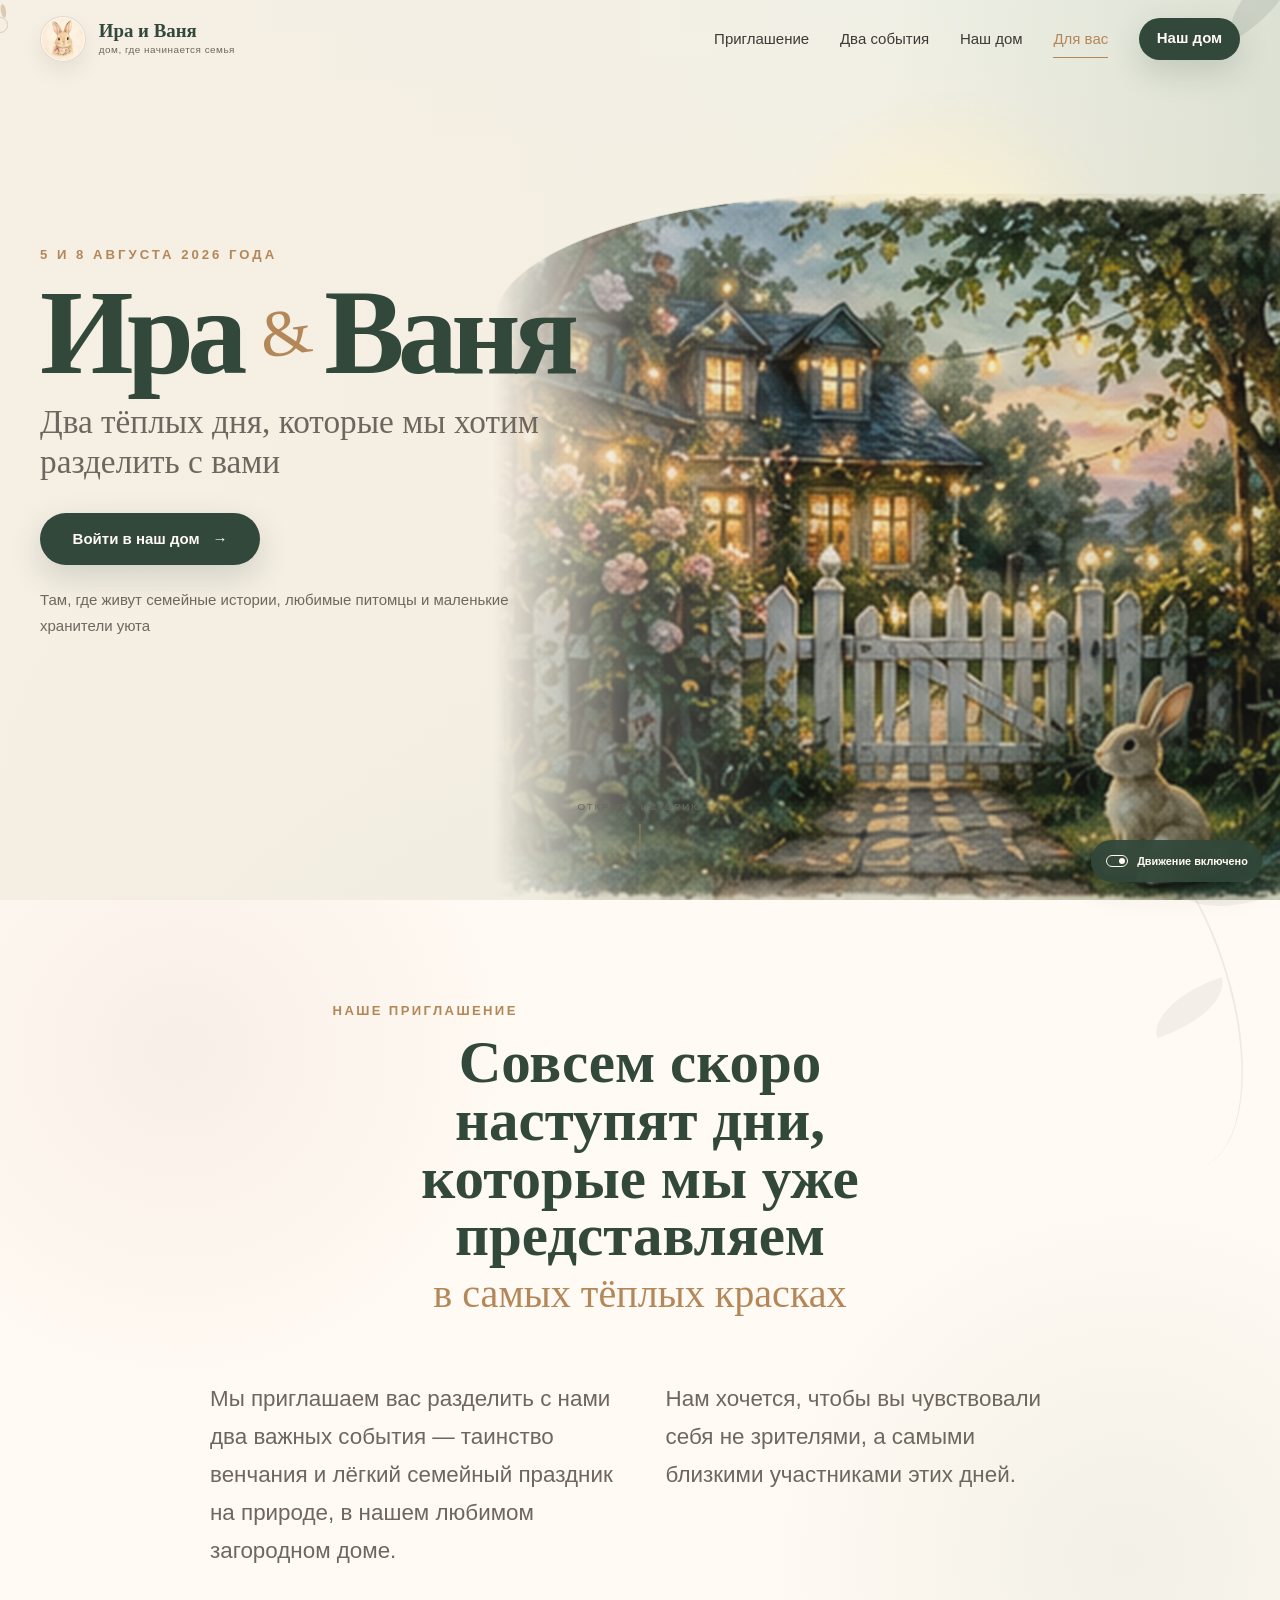
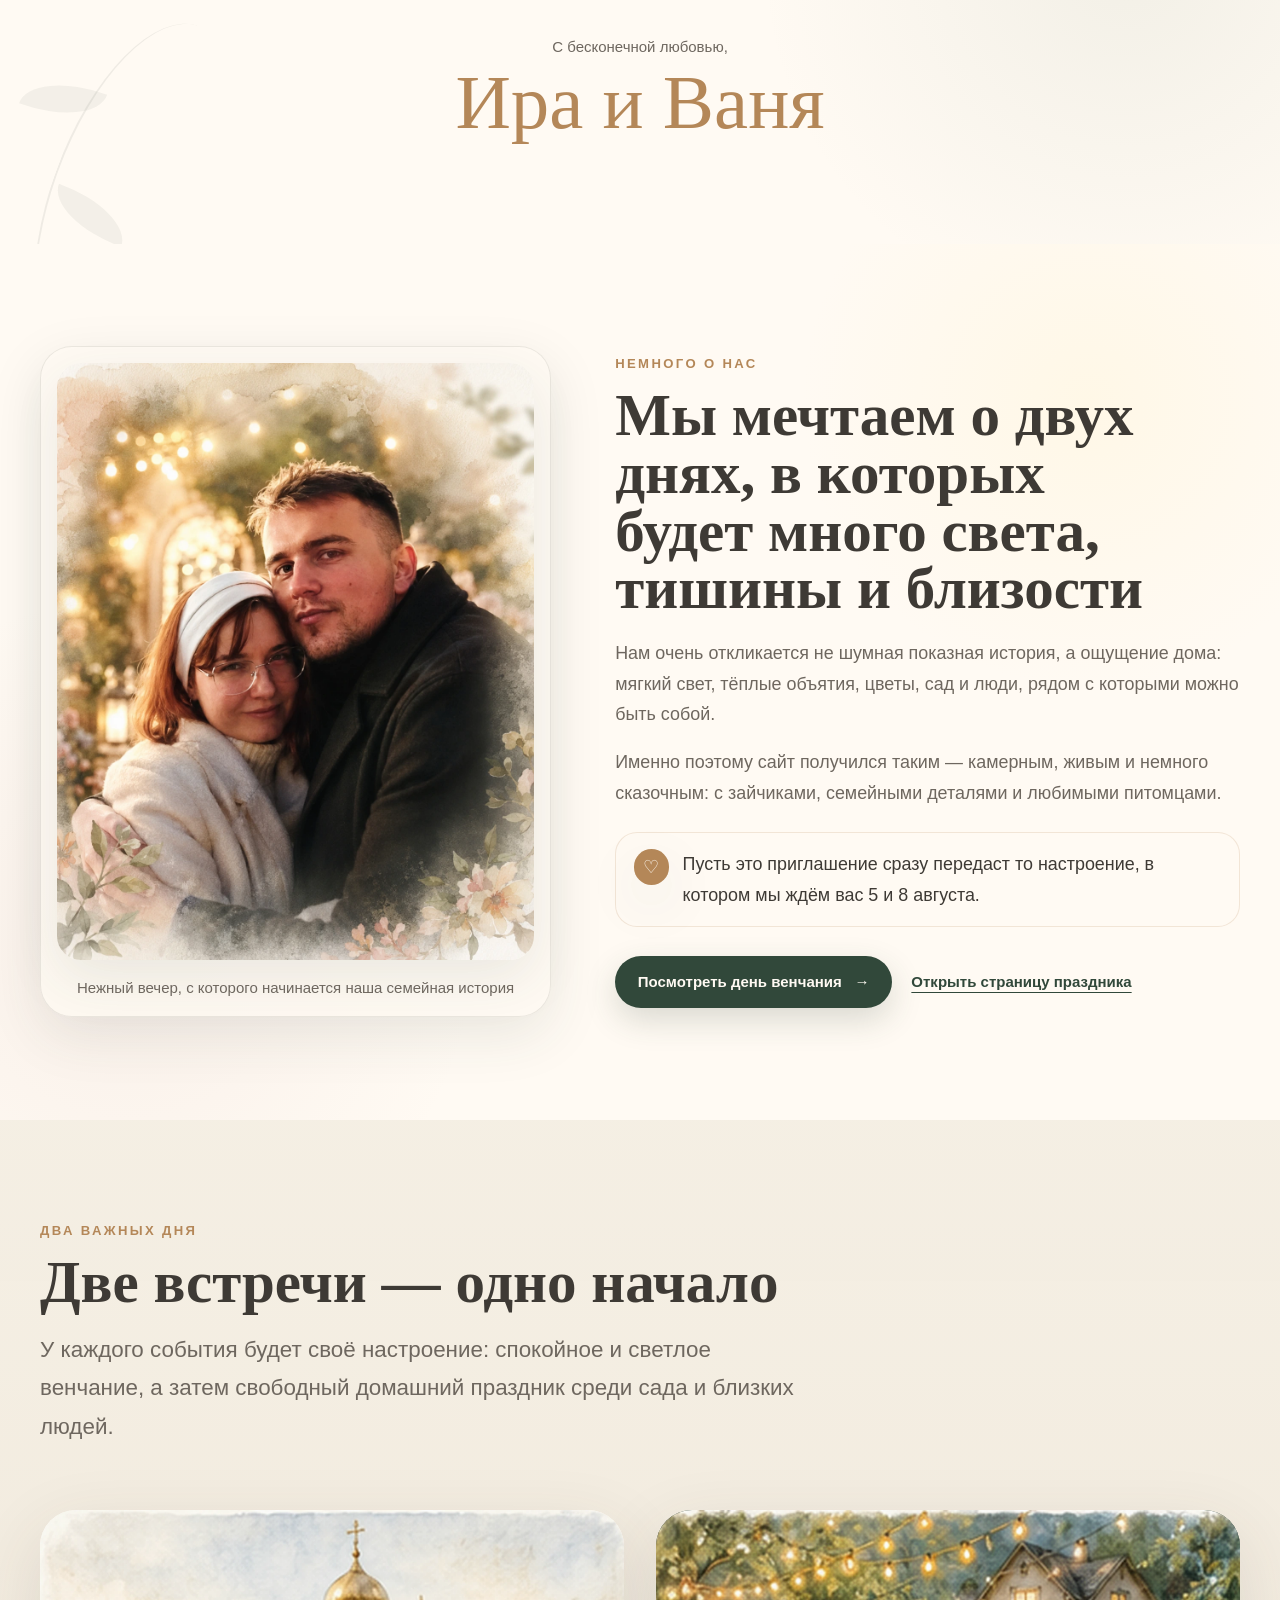
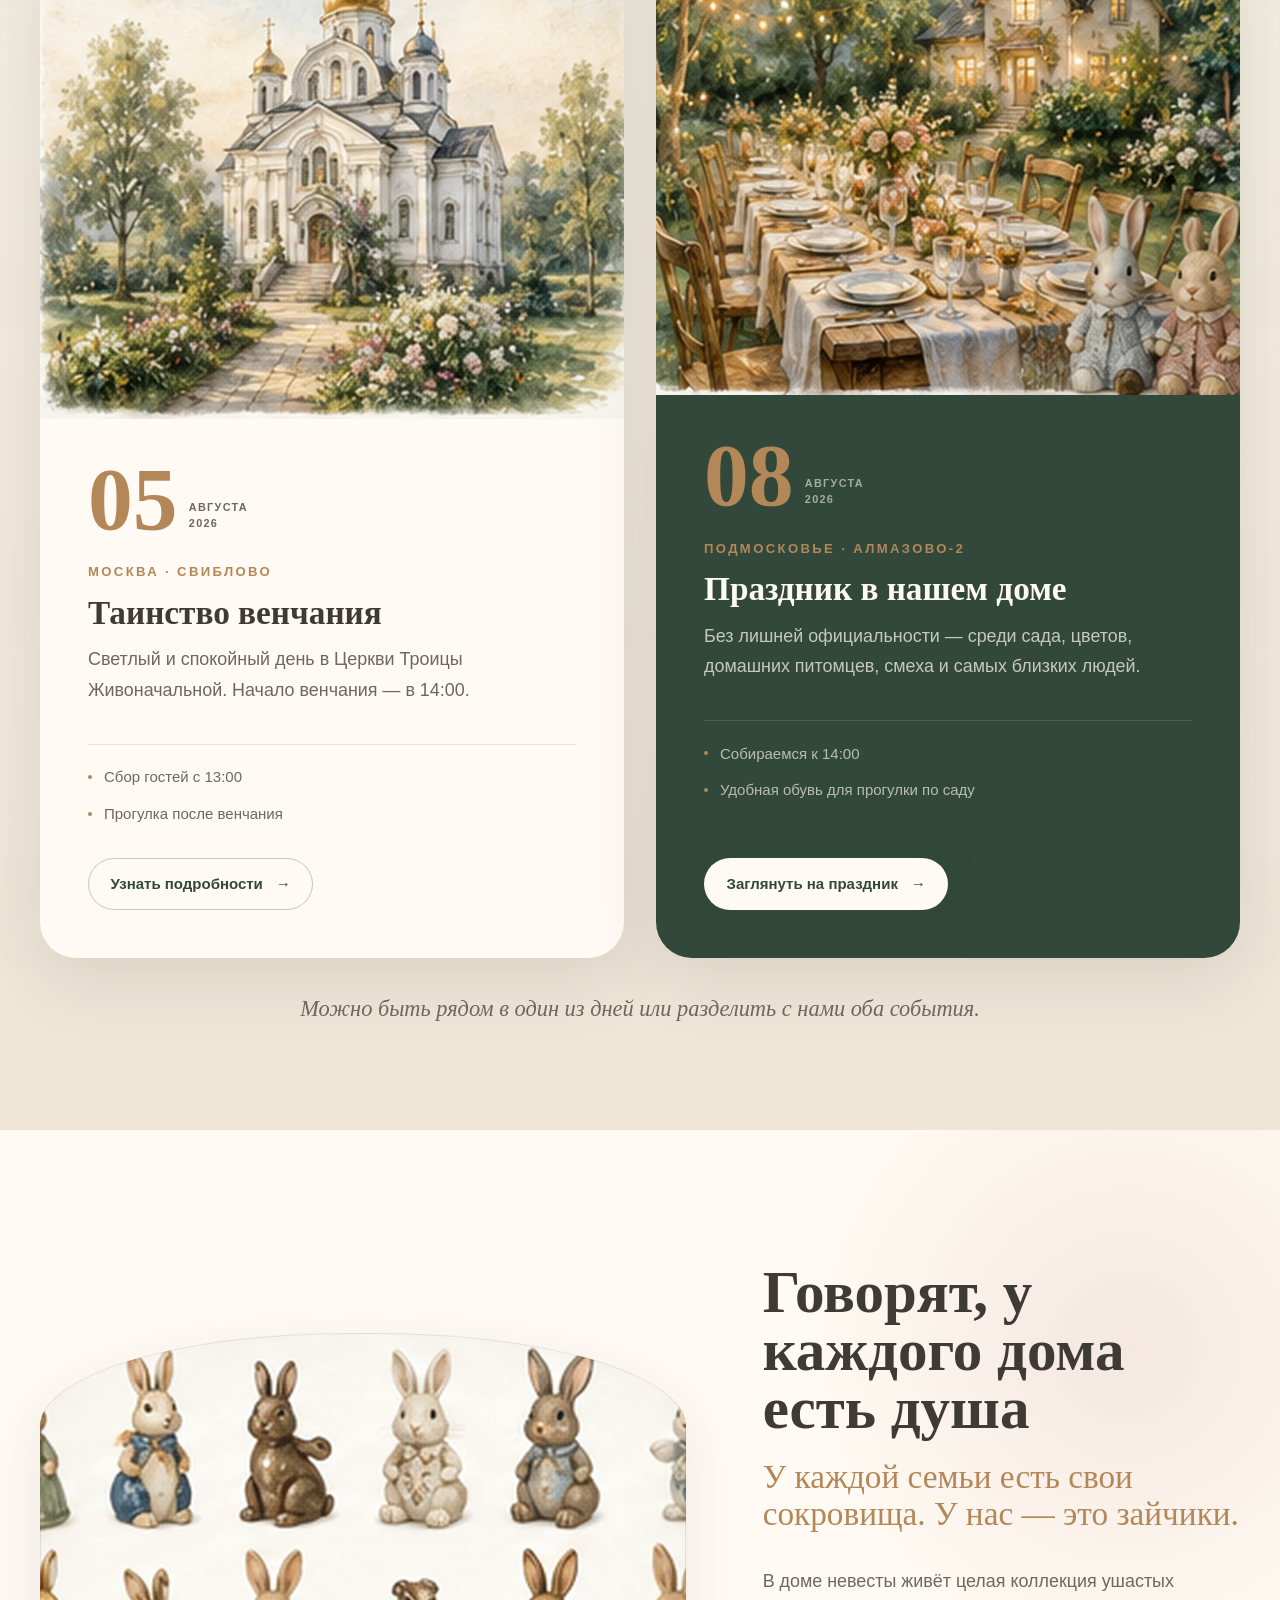
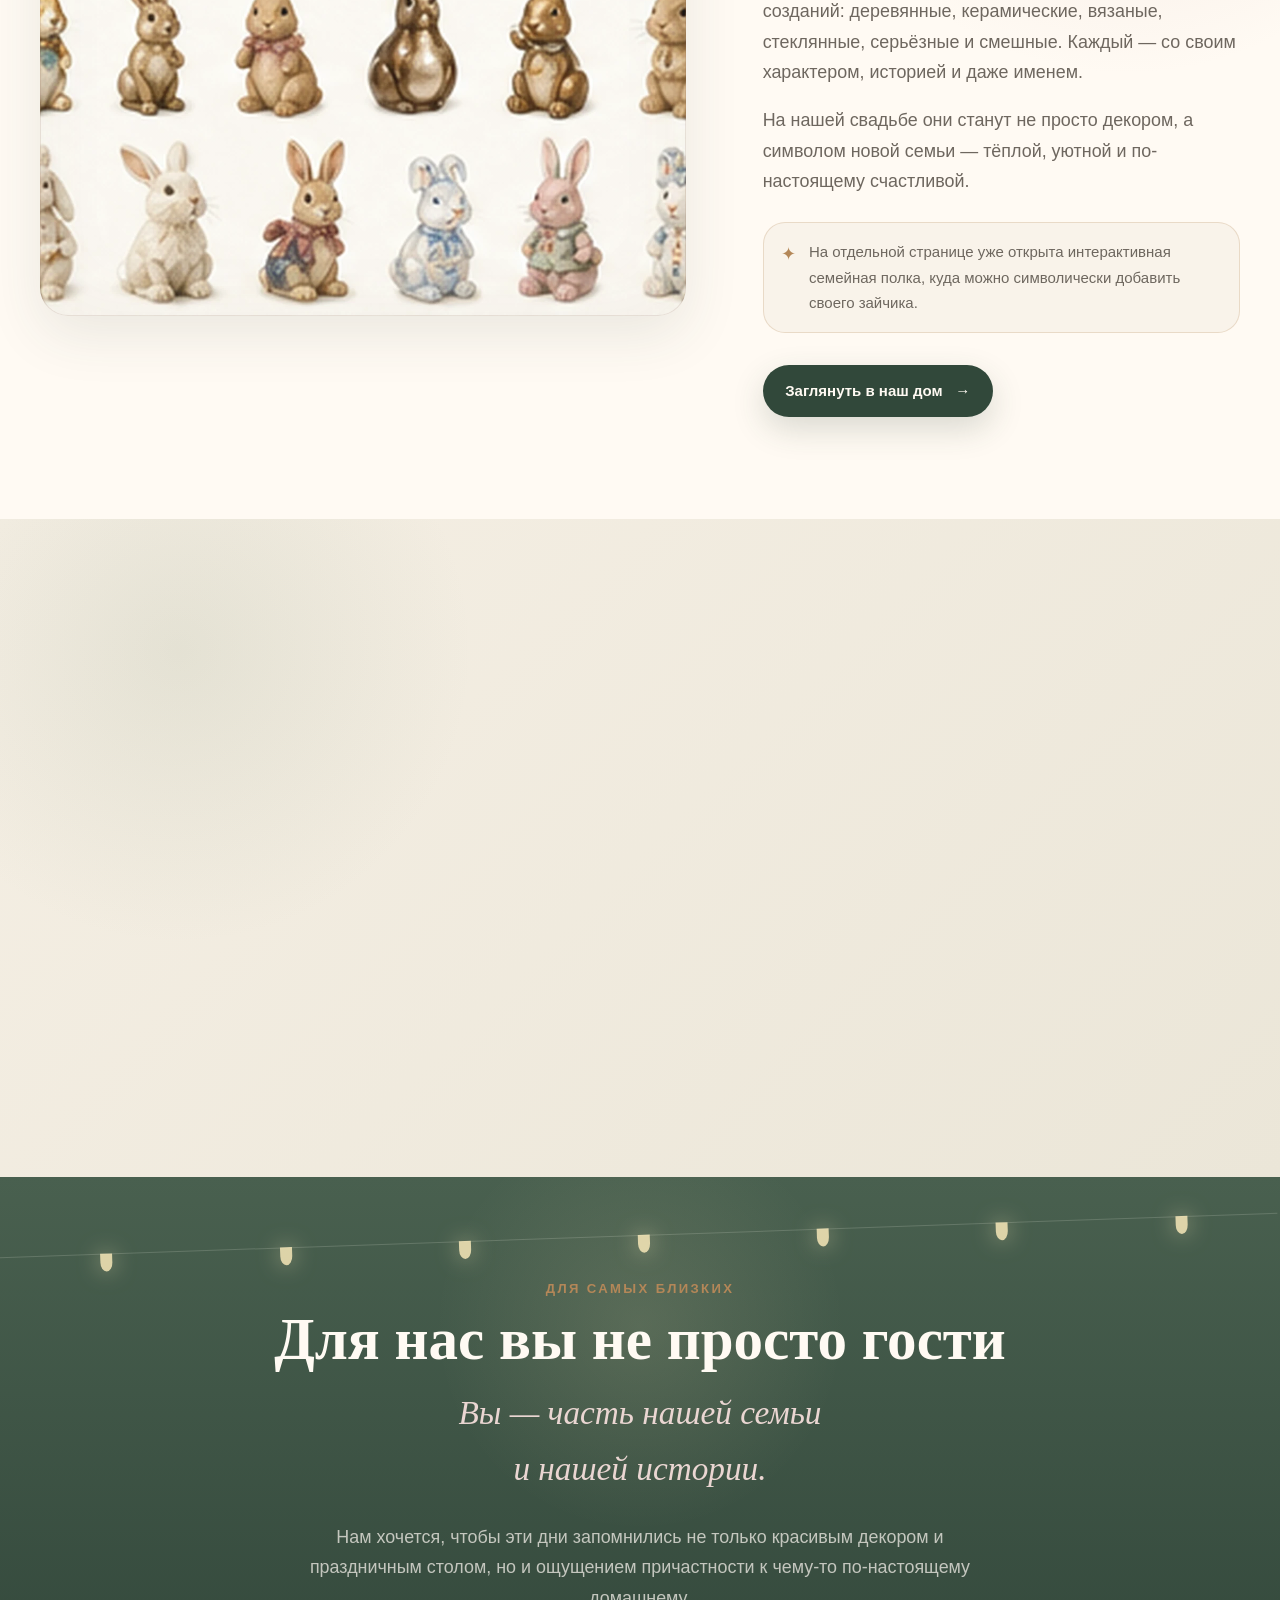
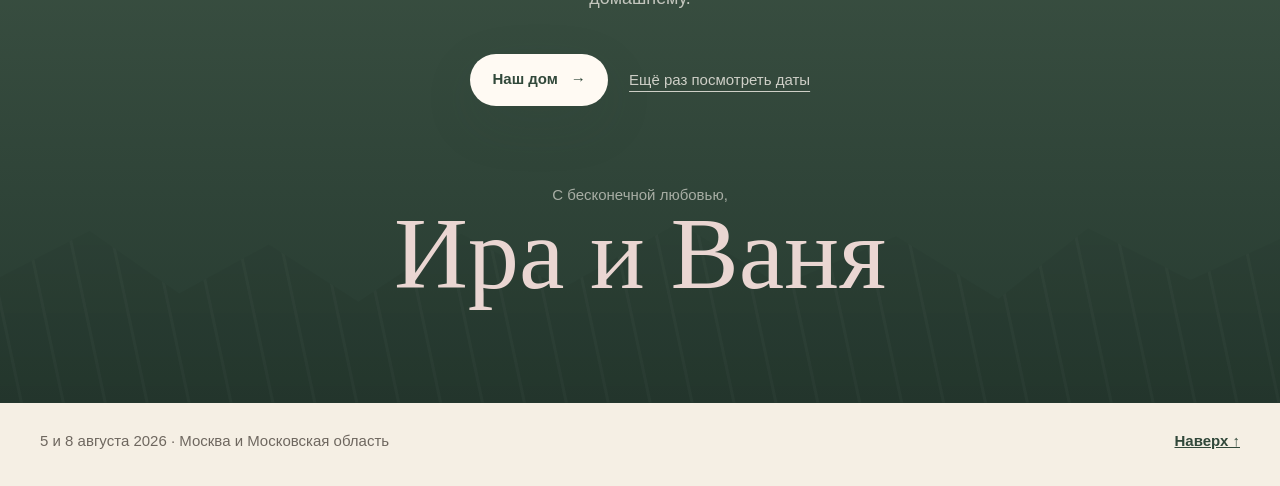
==== commit cd30a866: "Add files via upload" ====
--- a/index.html
+++ b/index.html
@@ -22,7 +22,8 @@
 <link href="css/immersive-motion.css" rel="stylesheet"/>
 <link href="css/pages/home.css" rel="stylesheet"/>
 <link href="css/responsive.css" rel="stylesheet"/>
-<link href="css/mobile-fixes.css?v=1" rel="stylesheet"/>
+<link href="css/mobile-fixes.css?v=2" rel="stylesheet"/>
+<link href="css/mobile-final.css?v=3" rel="stylesheet"/>
 </head>
 <body class="home-page">
 <a class="skip-link" href="#main">Перейти к содержанию</a>
--- a/css/mobile-fixes.css
+++ b/css/mobile-fixes.css
@@ -0,0 +1,486 @@
+/* Mobile layout corrections — loaded after all other styles */
+
+html,
+body {
+  max-width: 100%;
+  overflow-x: hidden;
+}
+
+img,
+svg,
+video {
+  max-width: 100%;
+}
+
+@media (max-width: 780px) {
+  :root {
+    --mobile-side: clamp(1rem, 5vw, 1.35rem);
+  }
+
+  body {
+    padding-bottom: 74px;
+  }
+
+  main,
+  section,
+  article,
+  .page-shell {
+    min-width: 0;
+  }
+
+  .container {
+    width: auto;
+    max-width: none;
+    margin-inline: var(--mobile-side);
+  }
+
+  h1,
+  h2,
+  h3,
+  p,
+  li,
+  a,
+  strong,
+  span {
+    overflow-wrap: anywhere;
+  }
+
+  h2 {
+    font-size: clamp(2.25rem, 11vw, 3.75rem);
+    line-height: 1.02;
+  }
+
+  .section {
+    padding-block: clamp(4rem, 14vw, 6rem);
+  }
+
+  /* Keep hero copy and hero art in separate vertical zones. */
+  .home-hero,
+  .wedding-hero,
+  .celebration-hero,
+  .family-hero {
+    min-height: auto !important;
+    height: auto !important;
+    align-items: start !important;
+    padding-bottom: clamp(315px, 86vw, 410px) !important;
+  }
+
+  .home-hero__content,
+  .wedding-hero__content,
+  .celebration-hero__content,
+  .family-hero__content {
+    position: relative;
+    z-index: 10;
+    width: 100%;
+    padding-top: calc(var(--header-height) + 2.6rem) !important;
+    padding-bottom: 2.2rem;
+  }
+
+  .home-hero__title,
+  .wedding-hero__title,
+  .celebration-hero__title,
+  .family-hero__title {
+    max-width: 8.5ch !important;
+    font-size: clamp(3.8rem, 17vw, 6rem) !important;
+  }
+
+  .home-hero__subtitle,
+  .home-hero__small-note,
+  .wedding-hero__lead,
+  .celebration-hero__lead,
+  .family-hero__lead {
+    max-width: 29ch !important;
+  }
+
+  .home-hero__art,
+  .family-hero__art {
+    z-index: 2 !important;
+    right: -8% !important;
+    bottom: 0 !important;
+    width: 116vw !important;
+    height: clamp(300px, 78vw, 380px) !important;
+    object-position: center bottom !important;
+    opacity: 0.78 !important;
+    border-radius: 42% 42% 0 0 / 13% 13% 0 0 !important;
+    -webkit-mask-image: linear-gradient(180deg, transparent 0%, rgba(0,0,0,.8) 18%, #000 42%) !important;
+    mask-image: linear-gradient(180deg, transparent 0%, rgba(0,0,0,.8) 18%, #000 42%) !important;
+  }
+
+  .wedding-church-placeholder,
+  .garden-table {
+    z-index: 2 !important;
+    right: 0 !important;
+    bottom: 0 !important;
+    width: 100vw !important;
+    height: clamp(300px, 78vw, 390px) !important;
+    opacity: 0.62 !important;
+  }
+
+  .celebration-hero__house {
+    bottom: 6% !important;
+    opacity: 0.22 !important;
+  }
+
+  .home-scroll-cue,
+  .wedding-scroll,
+  .celebration-scroll,
+  .family-scroll {
+    display: none !important;
+  }
+
+  /* Facts remain readable and never spill outside the viewport. */
+  .wedding-hero__facts,
+  .celebration-hero__facts {
+    grid-template-columns: 1fr !important;
+    gap: .15rem;
+    width: 100%;
+    margin-top: 1.25rem;
+    padding: .45rem;
+    border-radius: 18px;
+    background: rgba(255,250,243,.88);
+    backdrop-filter: blur(12px);
+  }
+
+  .celebration-hero__facts {
+    color: var(--color-forest);
+  }
+
+  .wedding-hero__facts > div,
+  .celebration-hero__facts > div,
+  .wedding-hero__facts > div + div,
+  .celebration-hero__facts > div + div {
+    display: grid;
+    grid-template-columns: minmax(0, 1fr) auto;
+    align-items: center;
+    gap: .75rem;
+    width: 100%;
+    padding: .72rem .8rem !important;
+    border: 0 !important;
+    border-bottom: 1px solid rgba(62,58,53,.09) !important;
+  }
+
+  .wedding-hero__facts > div:last-child,
+  .celebration-hero__facts > div:last-child {
+    border-bottom: 0 !important;
+  }
+
+  /* Event cards: image above, text below, no overlap. */
+  .event-card {
+    display: grid !important;
+    grid-template-rows: auto auto !important;
+    min-height: 0 !important;
+    height: auto !important;
+  }
+
+  .event-card__visual,
+  .event-card__visual--final {
+    position: relative !important;
+    min-height: 250px !important;
+    height: 250px !important;
+  }
+
+  .event-card__visual--final img {
+    position: absolute;
+    inset: 0;
+    width: 100%;
+    height: 100%;
+    object-fit: cover;
+  }
+
+  .event-card__content {
+    position: relative !important;
+    z-index: 5;
+    min-height: 0 !important;
+    padding: 1.5rem !important;
+    background: inherit;
+  }
+
+  .event-card__date {
+    flex-wrap: wrap;
+    margin-bottom: 1.2rem;
+  }
+
+  .event-card__date strong {
+    font-size: clamp(3.4rem, 17vw, 5rem);
+  }
+
+  /* Alternating copy/image sections stack into clean cards. */
+  .home-story__layout,
+  .pets-teaser__layout,
+  .wedding-place__layout,
+  .celebration-place__layout,
+  .celebration-dress__layout,
+  .collection-story__layout,
+  .interactive-shelf__layout,
+  .pet-profile__layout {
+    grid-template-columns: minmax(0, 1fr) !important;
+    gap: 2rem !important;
+  }
+
+  .home-story__copy,
+  .pets-teaser__copy,
+  .wedding-place__copy,
+  .celebration-place__copy,
+  .collection-story__copy,
+  .pet-profile__copy {
+    position: relative;
+    z-index: 4;
+    min-width: 0;
+  }
+
+  .home-story__copy {
+    order: 1;
+  }
+
+  .home-story__visual {
+    order: 2;
+    min-height: 350px !important;
+  }
+
+  .rabbit-shelf,
+  .collection-album,
+  .interactive-shelf__visual,
+  .wedding-place__map,
+  .celebration-map,
+  .open-suitcase,
+  .pet-profile__portrait {
+    position: relative !important;
+    width: 100% !important;
+    max-width: 100%;
+    min-height: 0 !important;
+    height: auto !important;
+  }
+
+  .rabbit-shelf,
+  .collection-album,
+  .interactive-shelf__visual {
+    min-height: 390px !important;
+  }
+
+  .wedding-place__map,
+  .celebration-map,
+  .open-suitcase {
+    min-height: auto !important;
+  }
+
+  .wedding-place__map-art,
+  .celebration-map__art,
+  .open-suitcase__illustration,
+  .dress-card__image {
+    position: relative !important;
+    display: block;
+    width: 100% !important;
+    height: auto !important;
+    object-fit: contain !important;
+  }
+
+  /* Timeline is a simple two-column mobile list. */
+  .wedding-timeline::before,
+  .wedding-timeline::after {
+    display: none !important;
+    content: none !important;
+  }
+
+  .wedding-timeline__item {
+    grid-template-columns: 70px minmax(0,1fr) !important;
+    grid-template-rows: auto auto !important;
+    align-items: start !important;
+    min-height: 0 !important;
+    padding-block: 1.4rem;
+  }
+
+  .wedding-timeline__marker {
+    grid-column: 1 !important;
+    grid-row: 1 / span 2 !important;
+    width: 58px !important;
+    height: 58px !important;
+  }
+
+  .wedding-timeline__time,
+  .wedding-timeline__content {
+    grid-column: 2 !important;
+    min-width: 0;
+    padding-left: .75rem !important;
+  }
+
+  .wedding-timeline__time {
+    grid-row: 1 !important;
+    padding-top: 0 !important;
+  }
+
+  .wedding-timeline__content {
+    grid-row: 2 !important;
+    padding-top: .5rem !important;
+    padding-bottom: 0 !important;
+  }
+
+  .wedding-timeline__time strong {
+    font-size: clamp(2.5rem, 13vw, 3.6rem) !important;
+  }
+
+  /* Dress-code and comfort cards become vertically readable. */
+  .dress-card {
+    display: grid !important;
+    grid-template-columns: 1fr !important;
+    min-height: 0 !important;
+  }
+
+  .dress-card__visual {
+    min-height: 0 !important;
+    padding: .8rem !important;
+  }
+
+  .dress-card__content {
+    padding: 1.35rem !important;
+  }
+
+  .comfort-grid {
+    grid-template-columns: 1fr !important;
+  }
+
+  .comfort-card {
+    display: grid !important;
+    grid-template-columns: 92px minmax(0,1fr);
+    align-items: center;
+    gap: 1rem;
+    min-height: 0 !important;
+    padding: 1rem !important;
+  }
+
+  .comfort-card__icon--image {
+    grid-row: 1 / span 2;
+    width: 92px !important;
+    height: 92px !important;
+    margin: 0 !important;
+  }
+
+  .comfort-card h3,
+  .comfort-card p {
+    grid-column: 2;
+    min-width: 0;
+    margin: 0;
+  }
+
+  .comfort-card p {
+    margin-top: .35rem;
+  }
+
+  /* Pet photos and text never occupy the same layer. */
+  .pet-profile__layout--reverse .pet-profile__portrait,
+  .pet-profile__portrait {
+    order: 1 !important;
+  }
+
+  .pet-profile__copy {
+    order: 2 !important;
+  }
+
+  .pet-photo-real,
+  .pet-photo-real img {
+    position: relative !important;
+    width: 100% !important;
+    height: auto !important;
+    min-height: 0 !important;
+    aspect-ratio: 4 / 5;
+  }
+
+  .pet-photo-real img {
+    object-fit: cover;
+  }
+
+  .pet-profile__stamp,
+  .pet-profile__stamp--umka {
+    right: .5rem !important;
+    bottom: .5rem !important;
+    left: auto !important;
+    width: 108px !important;
+  }
+
+  .pet-gallery__grid,
+  .pets-teaser__cards {
+    grid-template-columns: 1fr !important;
+  }
+
+  .pet-mini-card,
+  .pet-mini-card:nth-child(2) {
+    transform: none !important;
+  }
+
+  /* Dark closing sections receive a solid text layer. */
+  .with-love__inner,
+  .wedding-transition__inner,
+  .celebration-rabbits__inner,
+  .family-gratitude__inner {
+    position: relative;
+    z-index: 5;
+    width: auto;
+    padding: 1.2rem;
+    border-radius: 24px;
+    background: rgba(38,58,48,.36);
+    backdrop-filter: blur(5px);
+  }
+
+  .with-love,
+  .wedding-transition,
+  .celebration-rabbits,
+  .family-gratitude {
+    min-height: auto !important;
+  }
+
+  .site-footer__inner {
+    gap: .8rem;
+  }
+}
+
+@media (max-width: 480px) {
+  .home-hero,
+  .wedding-hero,
+  .celebration-hero,
+  .family-hero {
+    padding-bottom: 300px !important;
+  }
+
+  .home-hero__art,
+  .family-hero__art,
+  .wedding-church-placeholder,
+  .garden-table {
+    height: 300px !important;
+  }
+
+  .home-hero__title,
+  .wedding-hero__title,
+  .celebration-hero__title,
+  .family-hero__title {
+    font-size: clamp(3.25rem, 16vw, 4.8rem) !important;
+  }
+
+  .wedding-hero__actions,
+  .celebration-hero__actions,
+  .family-hero__actions,
+  .home-hero__actions,
+  .wedding-place__actions,
+  .celebration-place__actions {
+    width: 100%;
+    align-items: stretch !important;
+    flex-direction: column !important;
+  }
+
+  .button,
+  .wedding-hero__actions .button,
+  .celebration-hero__actions .button,
+  .family-hero__actions .button,
+  .home-hero__actions .button {
+    max-width: 100%;
+    white-space: normal;
+    text-align: center;
+  }
+
+  .comfort-card {
+    grid-template-columns: 76px minmax(0,1fr);
+  }
+
+  .comfort-card__icon--image {
+    width: 76px !important;
+    height: 76px !important;
+  }
+}
--- a/css/mobile-final.css
+++ b/css/mobile-final.css
@@ -0,0 +1,297 @@
+/* Final phone layout — iPhone and narrow Android screens */
+* { box-sizing: border-box; }
+html, body { width:100%; max-width:100%; overflow-x:hidden; }
+
+@media (max-width: 820px) {
+  :root { --phone-gutter: clamp(16px, 5vw, 22px); }
+
+  body { padding-bottom: 82px; }
+  .container { width: auto !important; max-width: none !important; margin-inline: var(--phone-gutter) !important; }
+  main, section, article, div, header, footer { min-width: 0; }
+  img, svg, video { display:block; max-width:100%; }
+  h1,h2,h3,p,li,a,strong,span { max-width:100%; }
+  p,li,a { overflow-wrap:break-word; word-break:normal; }
+
+  /* On phones reveal elements must never remain shifted beyond the viewport. */
+  .reveal,
+  .reveal.is-visible,
+  [data-reveal],
+  [data-reveal].is-visible {
+    opacity:1 !important;
+    transform:none !important;
+    translate:none !important;
+  }
+
+  /* Remove decorative horizontal movement that clips the right edge on iOS. */
+  .event-card,
+  .pet-mini-card,
+  .pet-gallery__item,
+  .dress-card,
+  .comfort-card,
+  .detail-card,
+  .nature-dress-card,
+  .mood-tile,
+  .shelf-item,
+  .album-photo {
+    animation:none !important;
+  }
+
+  .section { padding-block: clamp(54px, 14vw, 82px) !important; }
+  .section-heading { max-width:100% !important; margin-inline:0 !important; }
+  .section-heading h2 { max-width:100% !important; font-size:clamp(2.25rem, 11vw, 3.8rem) !important; line-height:1.02 !important; }
+
+  /* HEROES: text and image are two normal-flow rows, never overlapping. */
+  .home-hero,
+  .wedding-hero,
+  .celebration-hero,
+  .family-hero {
+    display:flex !important;
+    flex-direction:column !important;
+    min-height:0 !important;
+    height:auto !important;
+    overflow:hidden !important;
+    padding:0 !important;
+  }
+
+  .home-hero__content,
+  .wedding-hero__content,
+  .celebration-hero__content,
+  .family-hero__content {
+    order:1 !important;
+    position:relative !important;
+    z-index:5 !important;
+    width:auto !important;
+    max-width:none !important;
+    margin-inline:var(--phone-gutter) !important;
+    padding:calc(var(--header-height) + 34px) 0 34px !important;
+  }
+
+  .home-hero__scene,
+  .wedding-hero__scene,
+  .celebration-hero__scene,
+  .family-hero__scene {
+    order:2 !important;
+    position:relative !important;
+    z-index:1 !important;
+    inset:auto !important;
+    width:100% !important;
+    height:clamp(310px, 84vw, 390px) !important;
+    min-height:310px !important;
+    overflow:hidden !important;
+  }
+
+  .home-hero__title,
+  .wedding-hero__title,
+  .celebration-hero__title,
+  .family-hero__title {
+    width:100% !important;
+    max-width:100% !important;
+    margin-left:0 !important;
+    font-size:clamp(3.4rem, 16vw, 5.4rem) !important;
+    line-height:.9 !important;
+  }
+  .family-hero__title em { margin-left:.45em !important; }
+
+  .home-hero__subtitle,
+  .home-hero__small-note,
+  .wedding-hero__lead,
+  .celebration-hero__lead,
+  .family-hero__lead,
+  .family-hero__note { width:100% !important; max-width:100% !important; }
+
+  .home-hero__actions,
+  .wedding-hero__actions,
+  .celebration-hero__actions,
+  .family-hero__actions,
+  .wedding-place__actions,
+  .celebration-place__actions,
+  .wedding-transition__actions,
+  .family-gratitude__actions {
+    display:grid !important;
+    grid-template-columns:1fr !important;
+    width:100% !important;
+    gap:12px !important;
+  }
+  .button, .text-link { max-width:100% !important; white-space:normal !important; text-align:center; }
+
+  .home-hero__art,
+  .family-hero__art {
+    position:absolute !important;
+    inset:0 !important;
+    width:100% !important;
+    height:100% !important;
+    object-fit:cover !important;
+    object-position:center bottom !important;
+    border-radius:0 !important;
+    opacity:.82 !important;
+    -webkit-mask-image:linear-gradient(180deg, transparent 0, #000 18%, #000 100%) !important;
+    mask-image:linear-gradient(180deg, transparent 0, #000 18%, #000 100%) !important;
+  }
+
+  .wedding-church-placeholder,
+  .garden-table {
+    position:absolute !important;
+    inset:0 !important;
+    width:100% !important;
+    height:100% !important;
+    opacity:.62 !important;
+    transform:none !important;
+  }
+  .wedding-scroll,.celebration-scroll,.home-scroll-cue,.family-scroll { display:none !important; }
+
+  .wedding-hero__facts,
+  .celebration-hero__facts {
+    display:grid !important;
+    grid-template-columns:1fr !important;
+    width:100% !important;
+    margin-top:22px !important;
+  }
+  .wedding-hero__facts > div,
+  .celebration-hero__facts > div {
+    display:grid !important;
+    grid-template-columns:minmax(0,1fr) auto !important;
+    width:100% !important;
+    padding:12px 10px !important;
+    border-left:0 !important;
+    border-right:0 !important;
+  }
+
+  /* All mixed text/image sections stack. */
+  .invitation-story__layout,
+  .about-us__layout,
+  .events-preview__grid,
+  .home-story__layout,
+  .pets-teaser__layout,
+  .wedding-place__layout,
+  .celebration-place__layout,
+  .celebration-dress__layout,
+  .collection-story__layout,
+  .interactive-shelf__layout,
+  .pet-profile__layout,
+  .wedding-details__grid,
+  .dress-cards,
+  .nature-dress-grid,
+  .comfort-grid,
+  .mood-mosaic {
+    display:grid !important;
+    grid-template-columns:minmax(0,1fr) !important;
+    width:100% !important;
+    gap:24px !important;
+  }
+
+  .event-card { display:grid !important; grid-template-columns:1fr !important; grid-template-rows:auto auto !important; min-height:0 !important; height:auto !important; overflow:hidden !important; }
+  .event-card__visual,.event-card__visual--final { position:relative !important; inset:auto !important; width:100% !important; height:245px !important; min-height:245px !important; }
+  .event-card__visual img,.event-card__visual--final img { position:absolute !important; inset:0 !important; width:100% !important; height:100% !important; object-fit:cover !important; }
+  .event-card__content { position:relative !important; inset:auto !important; width:100% !important; min-height:0 !important; padding:22px !important; }
+  .event-card__date { display:flex !important; flex-wrap:wrap !important; width:100% !important; }
+
+  .wedding-place__map,
+  .celebration-map,
+  .open-suitcase,
+  .dress-card__visual,
+  .collection-album,
+  .pet-profile__portrait {
+    position:relative !important;
+    inset:auto !important;
+    width:100% !important;
+    max-width:100% !important;
+    height:auto !important;
+  }
+  .wedding-place__map-art,.celebration-map__art,.open-suitcase__illustration,.dress-card__image { width:100% !important; height:auto !important; object-fit:contain !important; }
+
+  /* Timeline: no vertical lines and no overflowing time labels. */
+  .wedding-timeline::before,.wedding-timeline::after { display:none !important; content:none !important; }
+  .wedding-timeline__item {
+    display:grid !important;
+    grid-template-columns:62px minmax(0,1fr) !important;
+    grid-template-rows:auto auto !important;
+    width:100% !important;
+    min-height:0 !important;
+    padding:22px 0 !important;
+  }
+  .wedding-timeline__marker { grid-column:1 !important; grid-row:1 / span 2 !important; width:54px !important; height:54px !important; }
+  .wedding-timeline__time,.wedding-timeline__content { grid-column:2 !important; min-width:0 !important; padding-left:10px !important; }
+  .wedding-timeline__time { grid-row:1 !important; }
+  .wedding-timeline__content { grid-row:2 !important; padding-top:8px !important; }
+  .wedding-timeline__time strong { font-size:clamp(2.25rem, 12vw, 3.25rem) !important; }
+
+  .dress-card { display:grid !important; grid-template-columns:1fr !important; width:100% !important; min-height:0 !important; }
+  .dress-card__content { width:100% !important; padding:20px !important; }
+  .comfort-card { display:grid !important; grid-template-columns:94px minmax(0,1fr) !important; gap:14px !important; width:100% !important; min-height:0 !important; padding:15px !important; }
+  .comfort-card__icon--image { grid-row:1 / span 2 !important; width:94px !important; height:94px !important; margin:0 !important; }
+  .comfort-card h3,.comfort-card p { grid-column:2 !important; margin:0 !important; }
+
+  .pet-profile__portrait { order:1 !important; }
+  .pet-profile__copy { order:2 !important; width:100% !important; }
+  .pet-photo-real,.pet-photo-real img { position:relative !important; width:100% !important; height:auto !important; min-height:0 !important; aspect-ratio:4/5 !important; }
+  .pet-photo-real img { object-fit:cover !important; }
+  .pet-gallery__grid,.pets-teaser__cards { display:grid !important; grid-template-columns:1fr !important; }
+  .pet-mini-card,.pet-gallery__item,.pet-gallery__item:nth-child(2) { transform:none !important; }
+
+  /* FAMILY RABBIT SHELVES */
+  .family-room { display:none !important; }
+  .family-hero-shelf {
+    display:block !important;
+    position:absolute !important;
+    inset:12px var(--phone-gutter) 12px var(--phone-gutter) !important;
+    width:auto !important;
+    height:auto !important;
+    opacity:1 !important;
+    transform:none !important;
+  }
+  .family-hero-shelf__board--one { top:49% !important; }
+  .family-hero-shelf__board--two { top:80% !important; }
+  .hero-shelf-rabbit { width:84px !important; height:110px !important; transform:none !important; }
+  .hero-shelf-rabbit img { width:150% !important; height:150% !important; max-width:none !important; object-fit:contain !important; transform:translate(-17%, 13%) !important; mix-blend-mode:multiply; }
+  .hero-shelf-rabbit--1 { top:calc(49% - 105px) !important; left:10% !important; }
+  .hero-shelf-rabbit--2 { top:calc(49% - 112px) !important; left:38% !important; }
+  .hero-shelf-rabbit--3 { top:calc(49% - 102px) !important; right:8% !important; }
+  .hero-shelf-rabbit--4 { top:calc(80% - 111px) !important; left:22% !important; }
+  .hero-shelf-rabbit--5 { top:calc(80% - 105px) !important; right:19% !important; }
+
+  .interactive-shelf__visual { position:relative !important; width:100% !important; height:560px !important; min-height:560px !important; overflow:visible !important; }
+  .interactive-shelf__cabinet { position:absolute !important; inset:0 !important; overflow:hidden !important; }
+  .interactive-shelf__board--top { top:35% !important; }
+  .interactive-shelf__board--middle { top:63% !important; }
+  .interactive-shelf__board--bottom { top:88% !important; }
+  .shelf-item { width:86px !important; height:112px !important; transform:none !important; transition:filter .25s ease !important; }
+  .shelf-item:hover,.shelf-item:focus-visible,.shelf-item.is-selected { transform:none !important; filter:drop-shadow(0 12px 12px rgba(118,90,67,.20)) !important; }
+  .shelf-item img { width:155% !important; height:155% !important; max-width:none !important; object-fit:contain !important; transform:translate(-18%, 13%) !important; mix-blend-mode:multiply; pointer-events:none; }
+  .shelf-item--1 { top:calc(35% - 108px) !important; left:7% !important; }
+  .shelf-item--2 { top:calc(35% - 114px) !important; left:37% !important; }
+  .shelf-item--3 { top:calc(35% - 106px) !important; right:5% !important; }
+  .shelf-item--4 { top:calc(63% - 112px) !important; left:20% !important; }
+  .shelf-item--5 { top:calc(63% - 108px) !important; right:17% !important; }
+  .shelf-item--guest { top:calc(88% - 118px) !important; left:50% !important; width:92px !important; height:118px !important; transform:translateX(-50%) !important; opacity:.9 !important; }
+  .shelf-item--guest:hover,.shelf-item--guest:focus-visible,.shelf-item--guest.is-selected { transform:translateX(-50%) !important; }
+  .interactive-shelf__visual-note { bottom:-42px !important; }
+
+  .collection-album { min-height:520px !important; overflow:hidden !important; }
+  .album-photo { transform:none !important; }
+
+  /* Closing sections: solid readable panel and no text over artwork. */
+  .with-love,.wedding-transition,.celebration-rabbits,.family-gratitude { min-height:0 !important; }
+  .with-love__inner,.wedding-transition__inner,.celebration-rabbits__inner,.family-gratitude__inner {
+    position:relative !important; z-index:5 !important; width:auto !important; margin-inline:var(--phone-gutter) !important; padding:22px !important;
+    background:rgba(38,58,48,.55) !important; border-radius:24px !important; backdrop-filter:blur(7px);
+  }
+
+  .site-footer__inner { display:grid !important; grid-template-columns:1fr !important; gap:10px !important; }
+  .mobile-dock { right:8px !important; bottom:8px !important; left:8px !important; }
+  .mobile-dock a { min-width:0 !important; padding-inline:3px !important; }
+  .mobile-dock small { font-size:9px !important; white-space:normal !important; text-align:center; }
+}
+
+@media (max-width: 410px) {
+  :root { --phone-gutter: 16px; }
+  .home-hero__title,.wedding-hero__title,.celebration-hero__title,.family-hero__title { font-size:clamp(3.15rem, 15.2vw, 4.5rem) !important; }
+  .home-hero__scene,.wedding-hero__scene,.celebration-hero__scene,.family-hero__scene { height:330px !important; }
+  .comfort-card { grid-template-columns:78px minmax(0,1fr) !important; }
+  .comfort-card__icon--image { width:78px !important; height:78px !important; }
+  .hero-shelf-rabbit { width:76px !important; height:102px !important; }
+  .shelf-item { width:78px !important; height:104px !important; }
+}
+
+@media (prefers-reduced-motion: reduce), (max-width: 820px) {
+  *, *::before, *::after { scroll-behavior:auto !important; }
+}
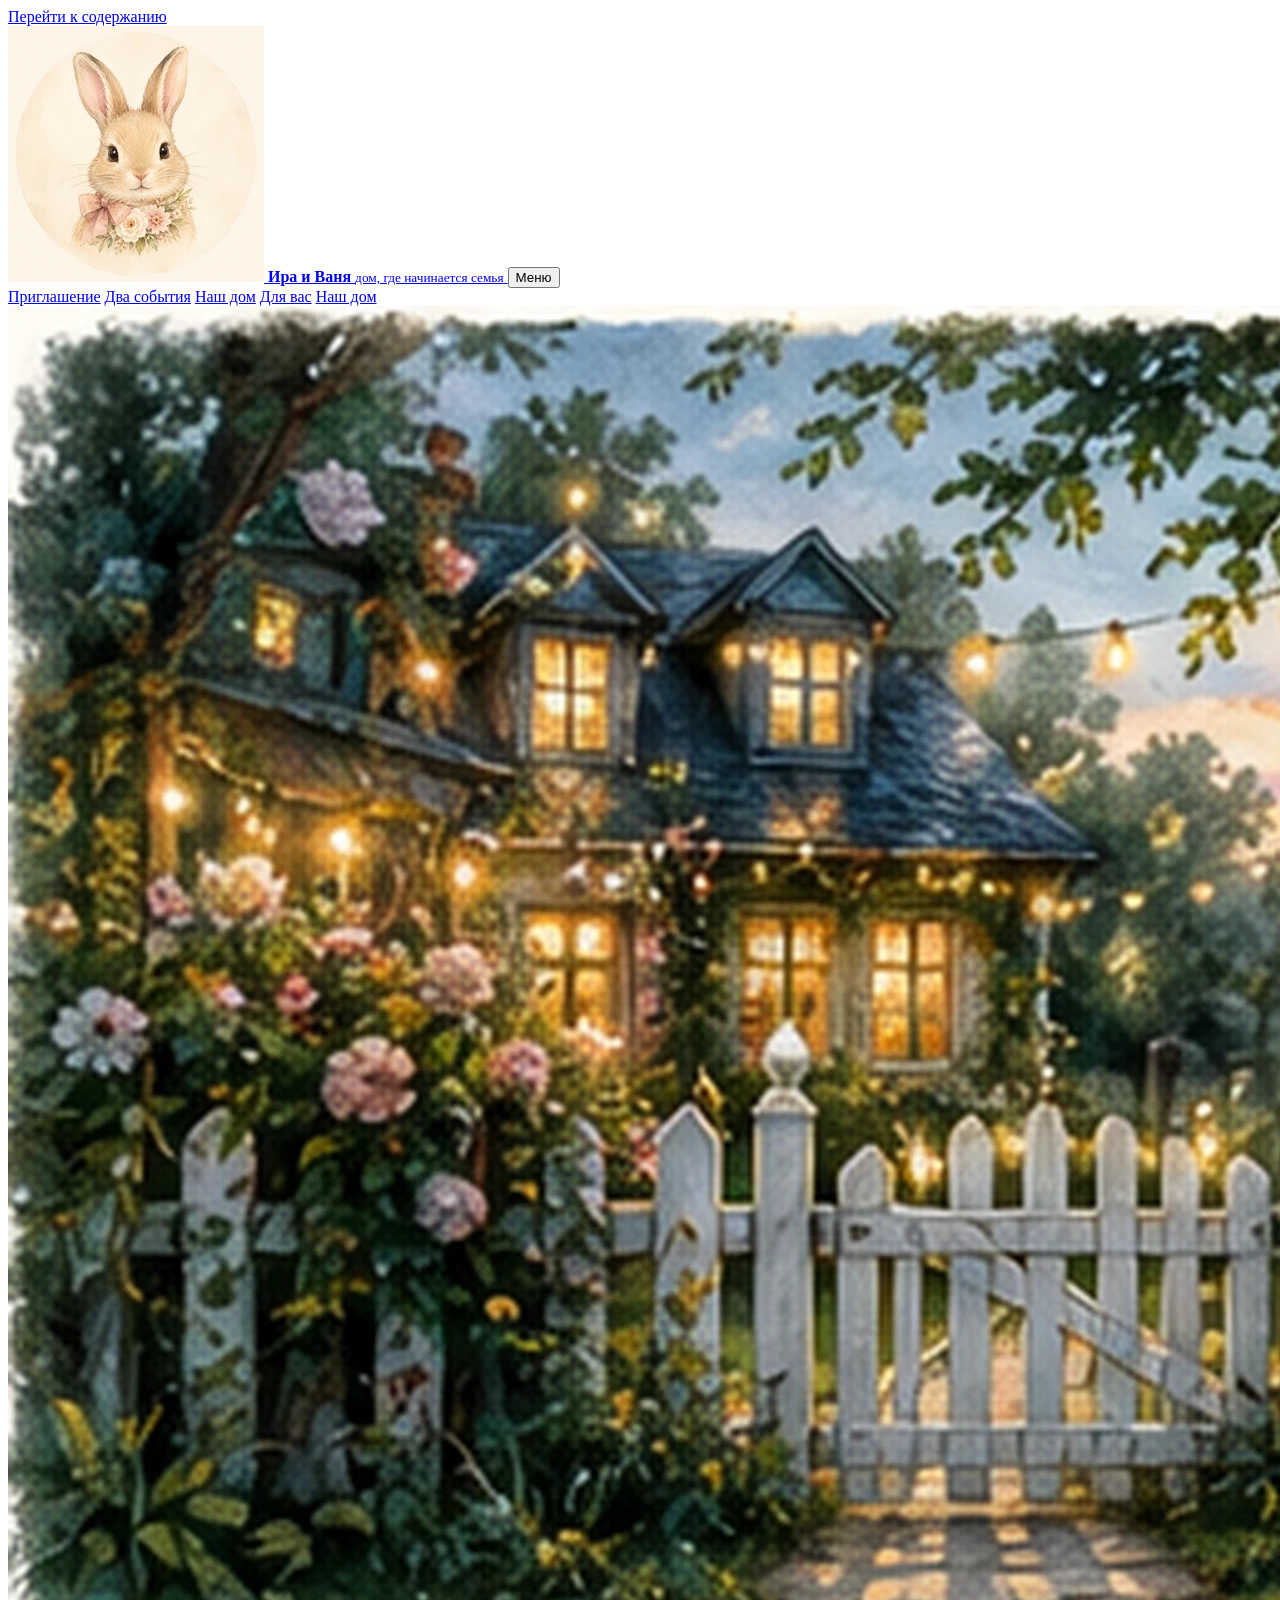
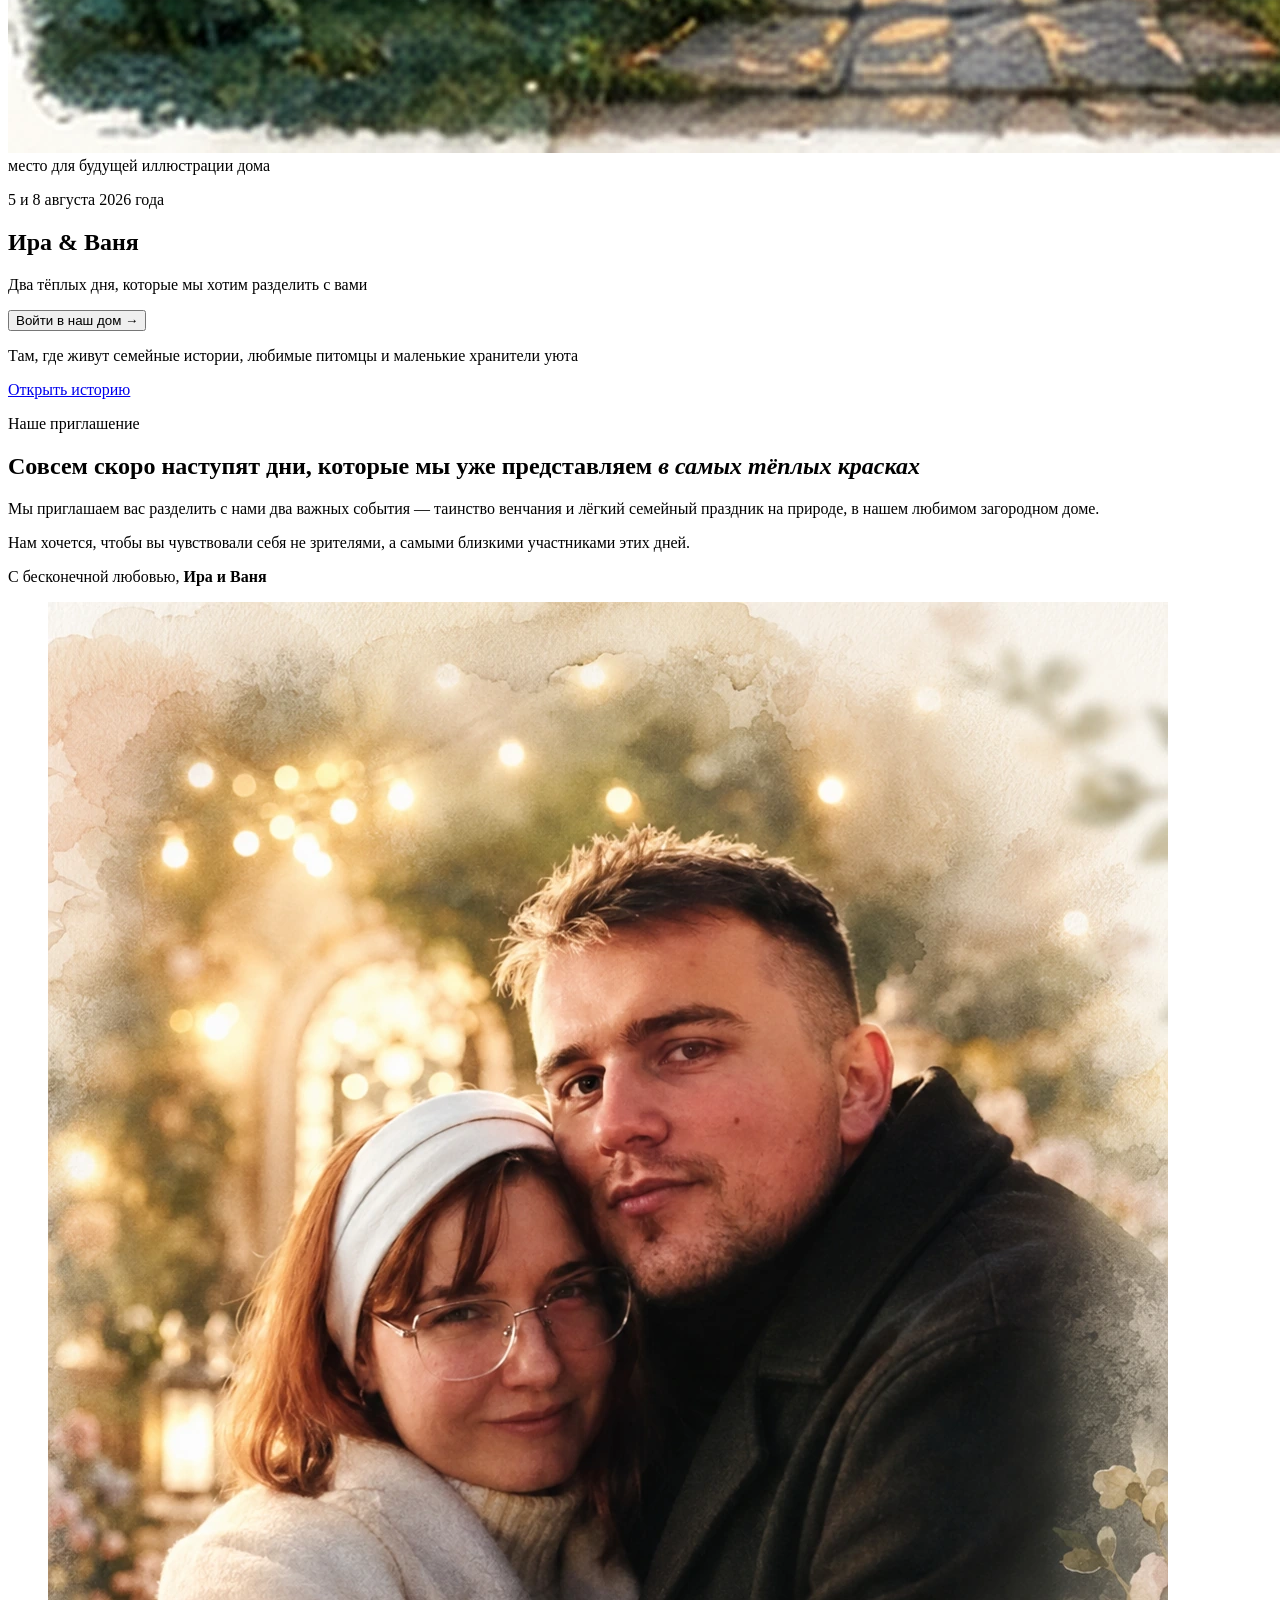
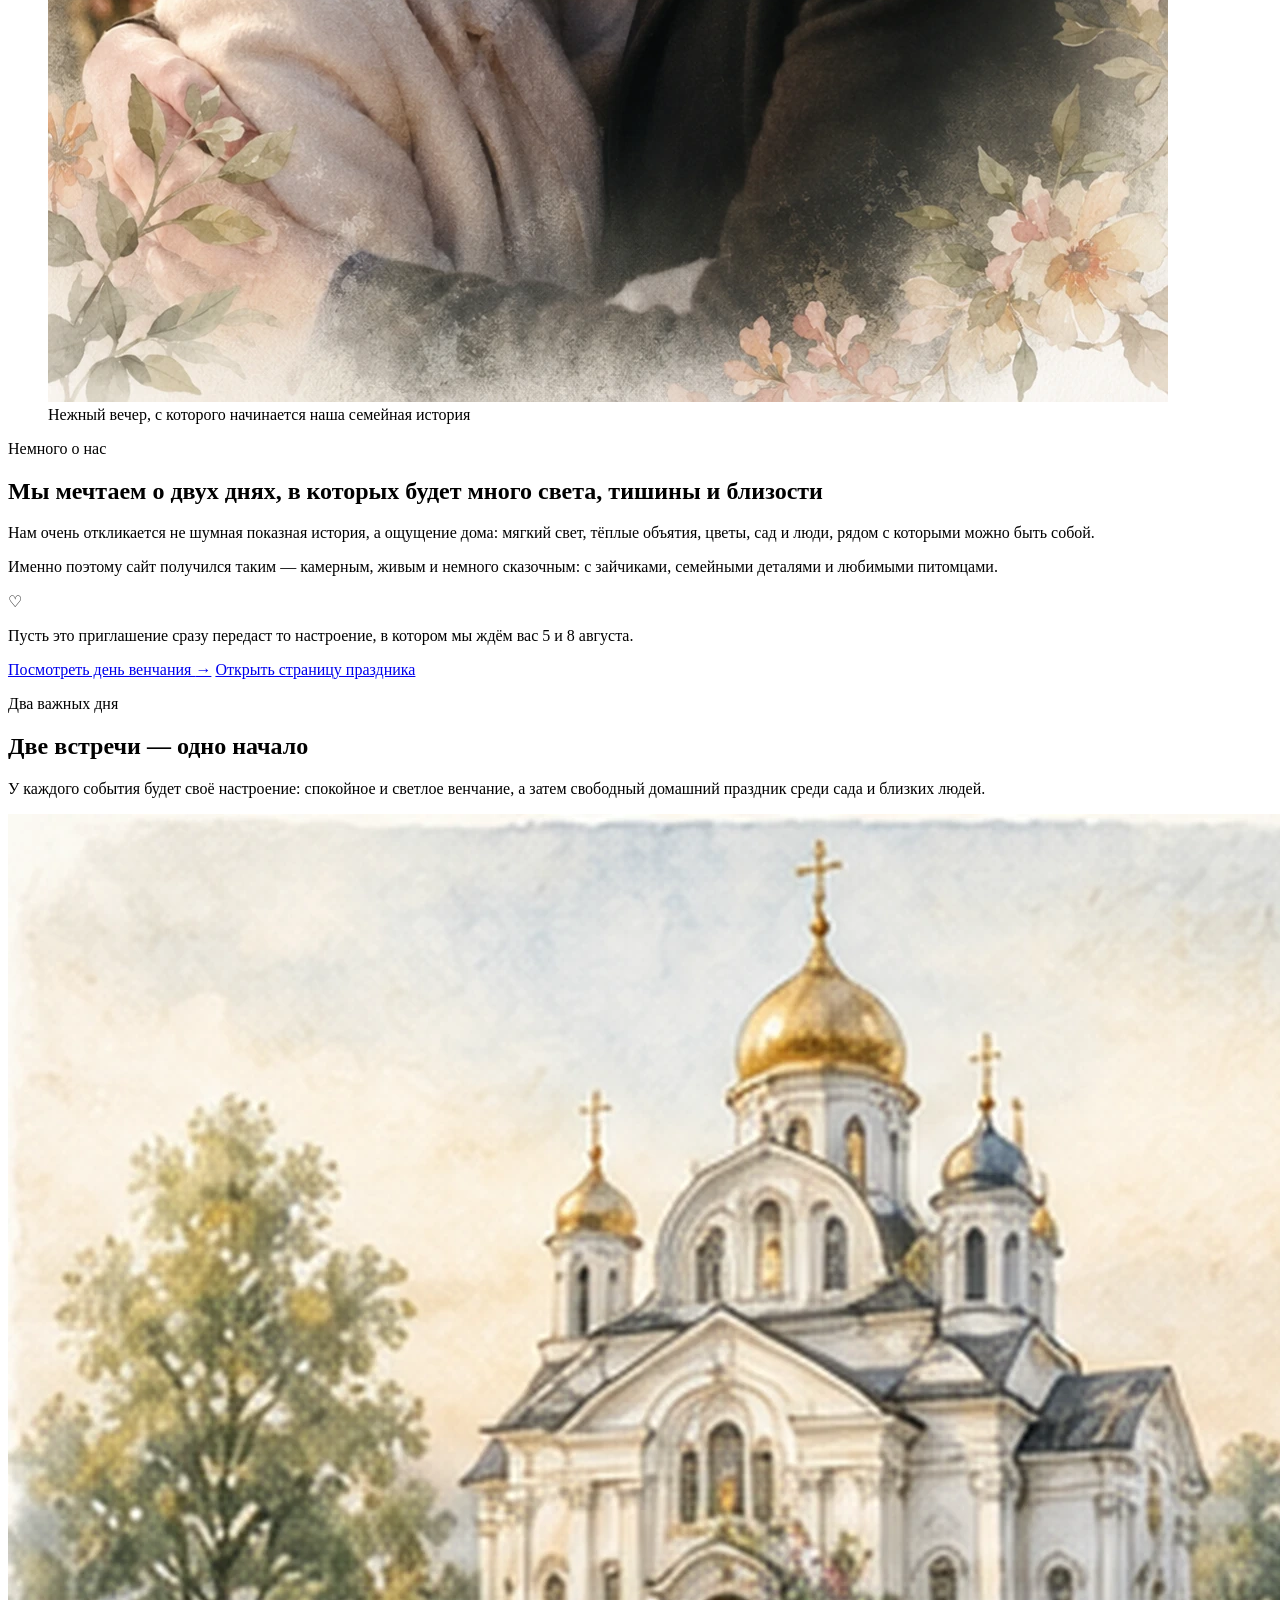
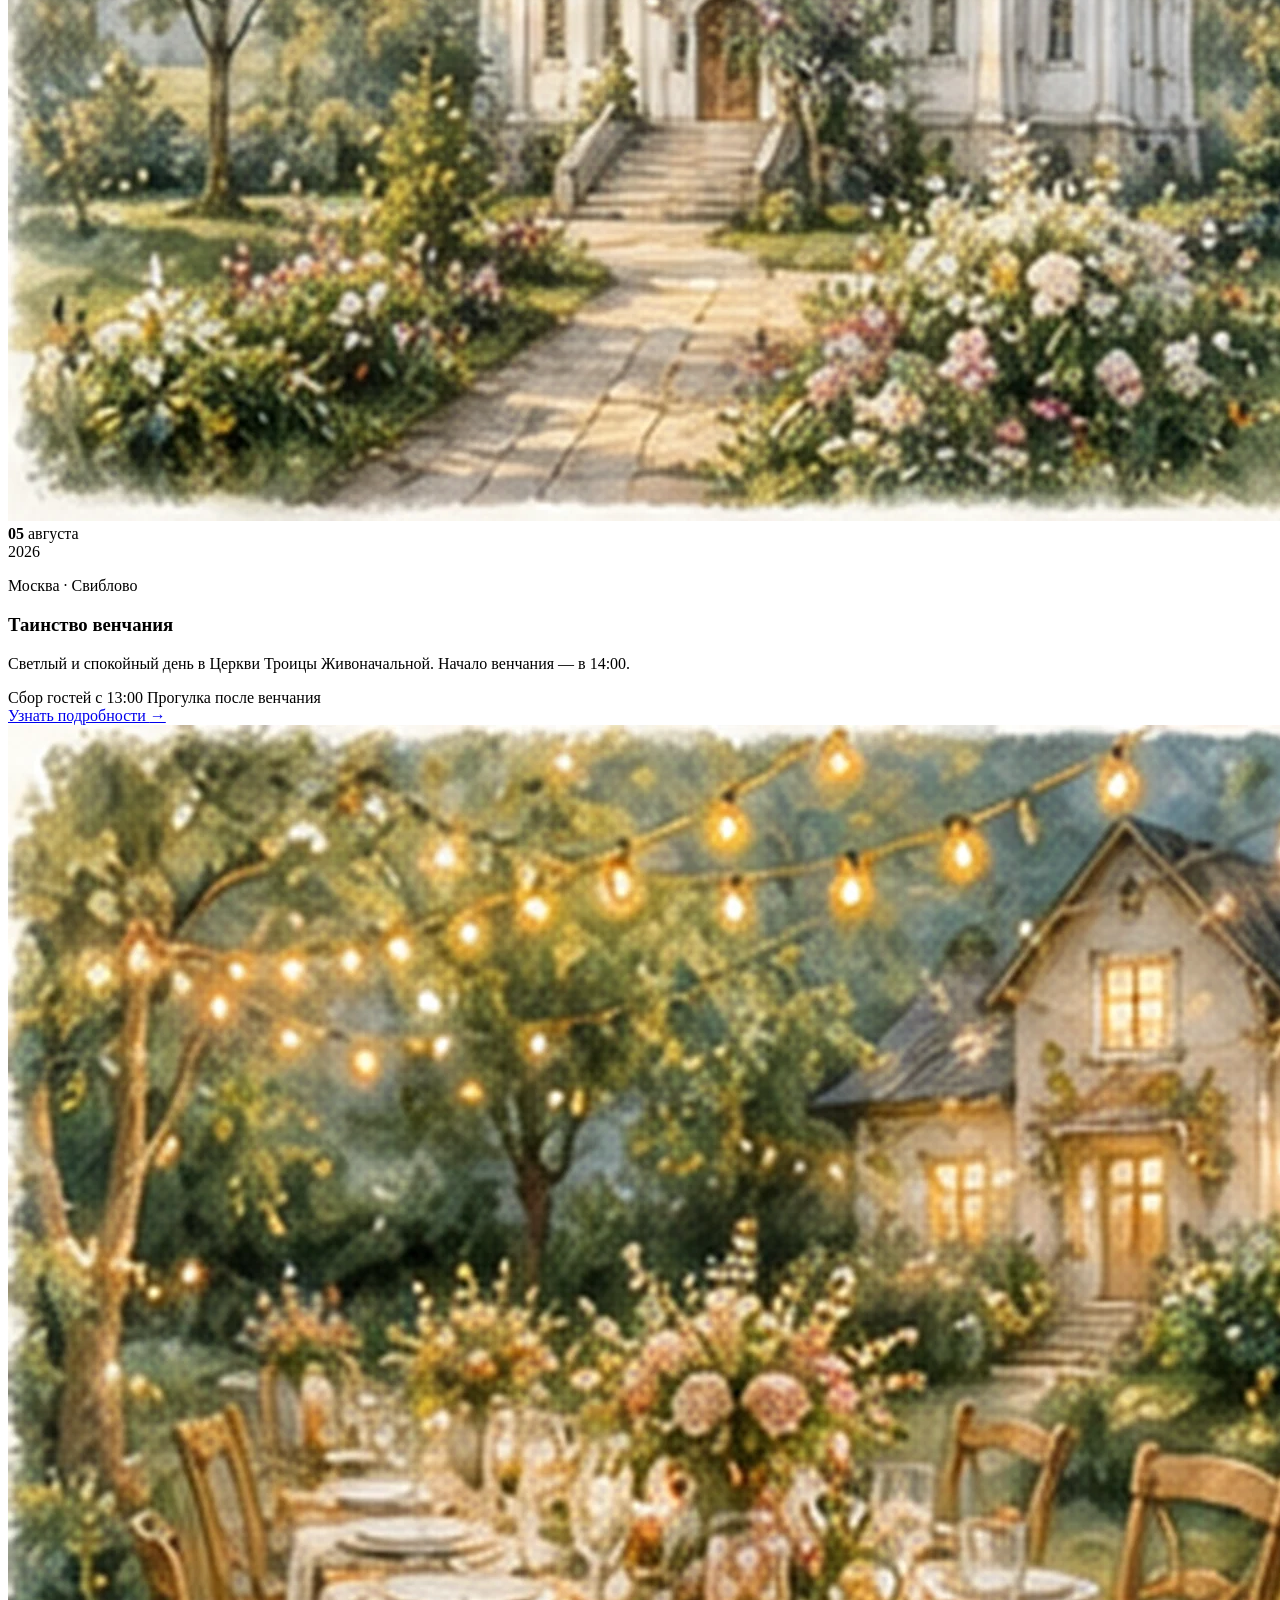
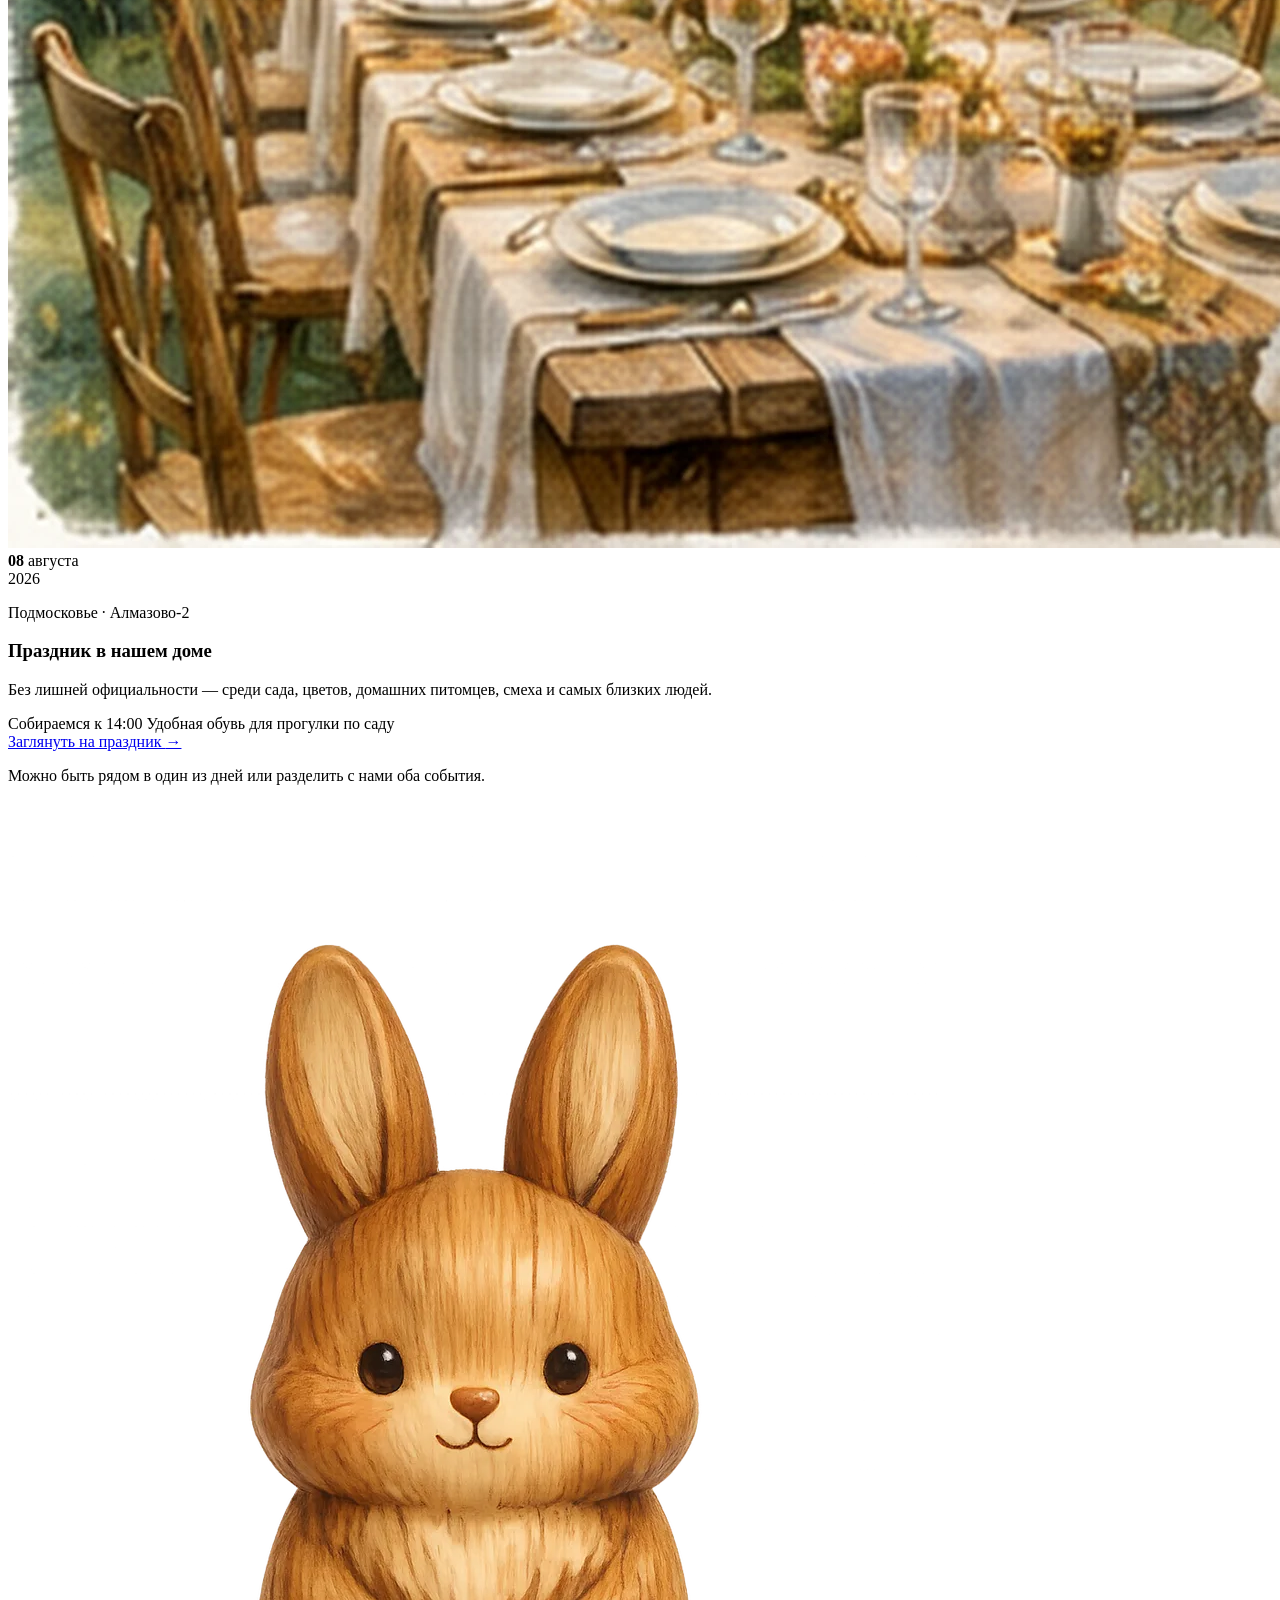
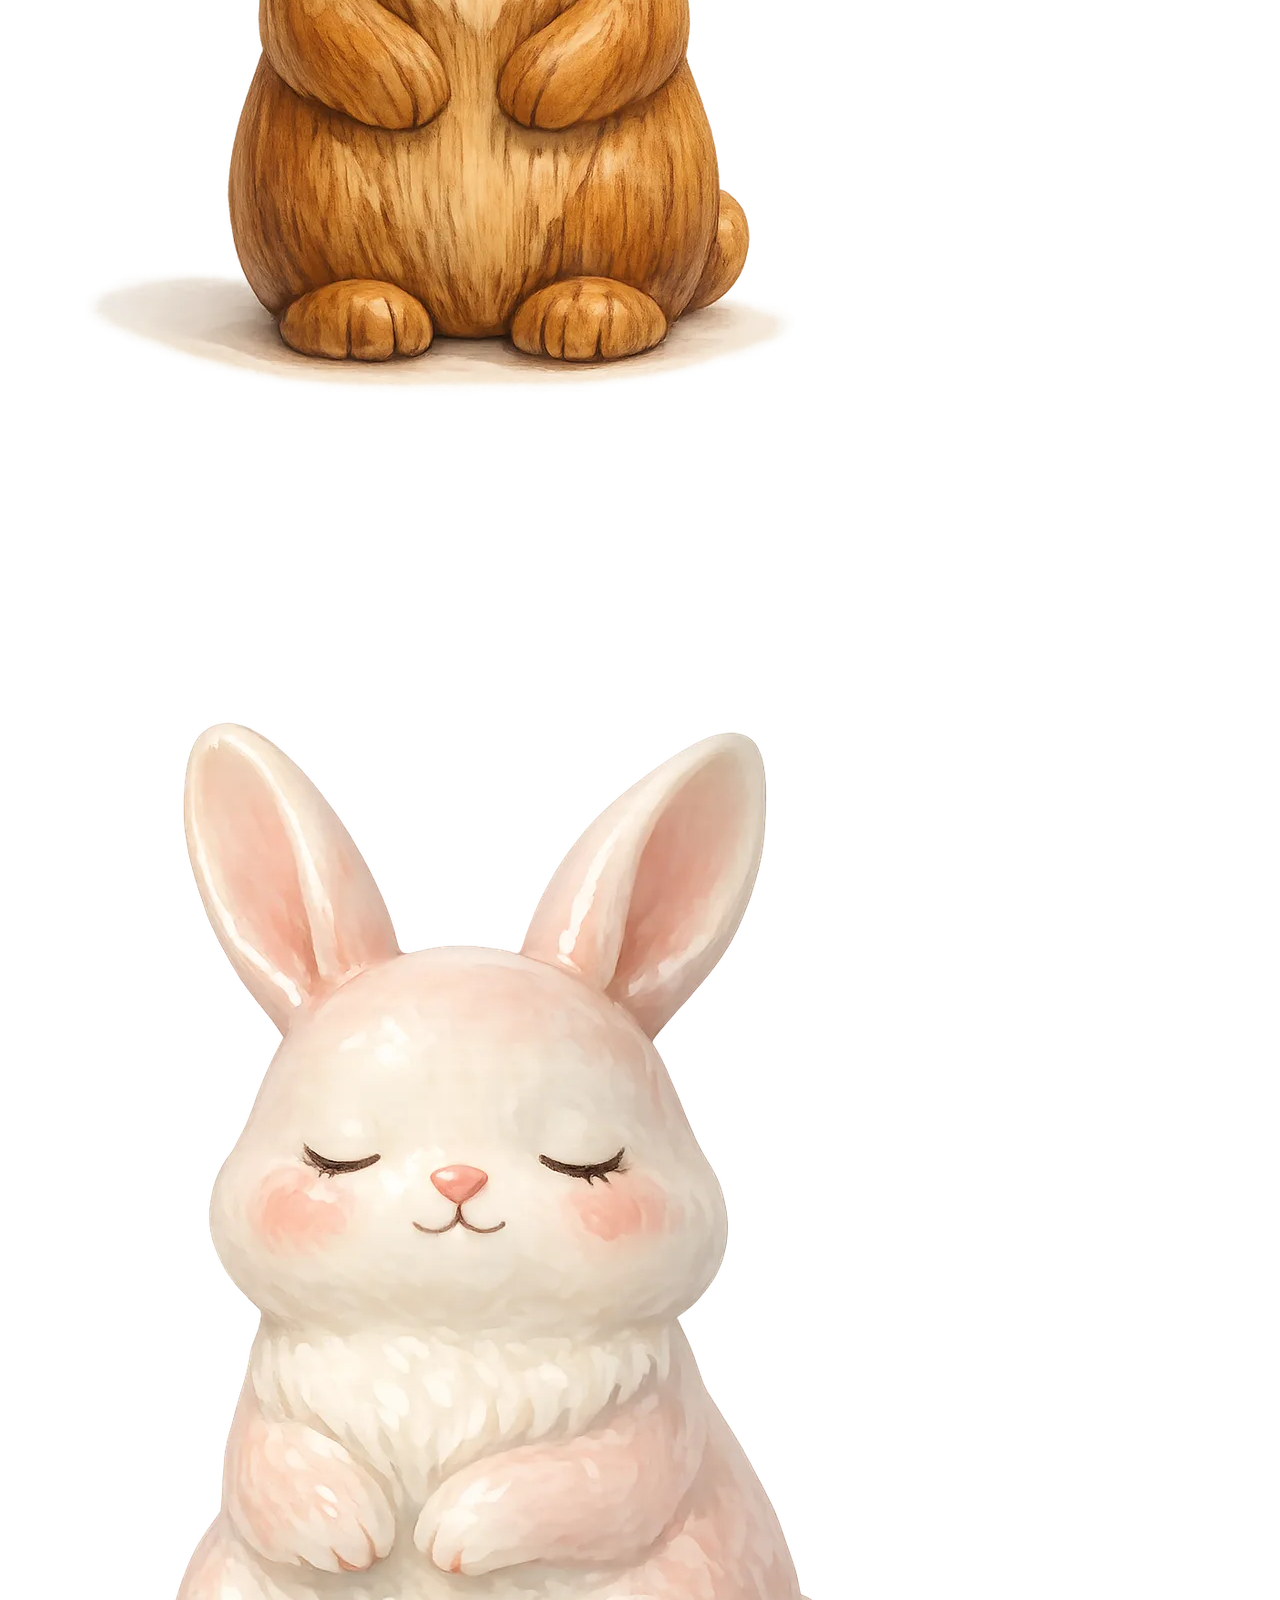
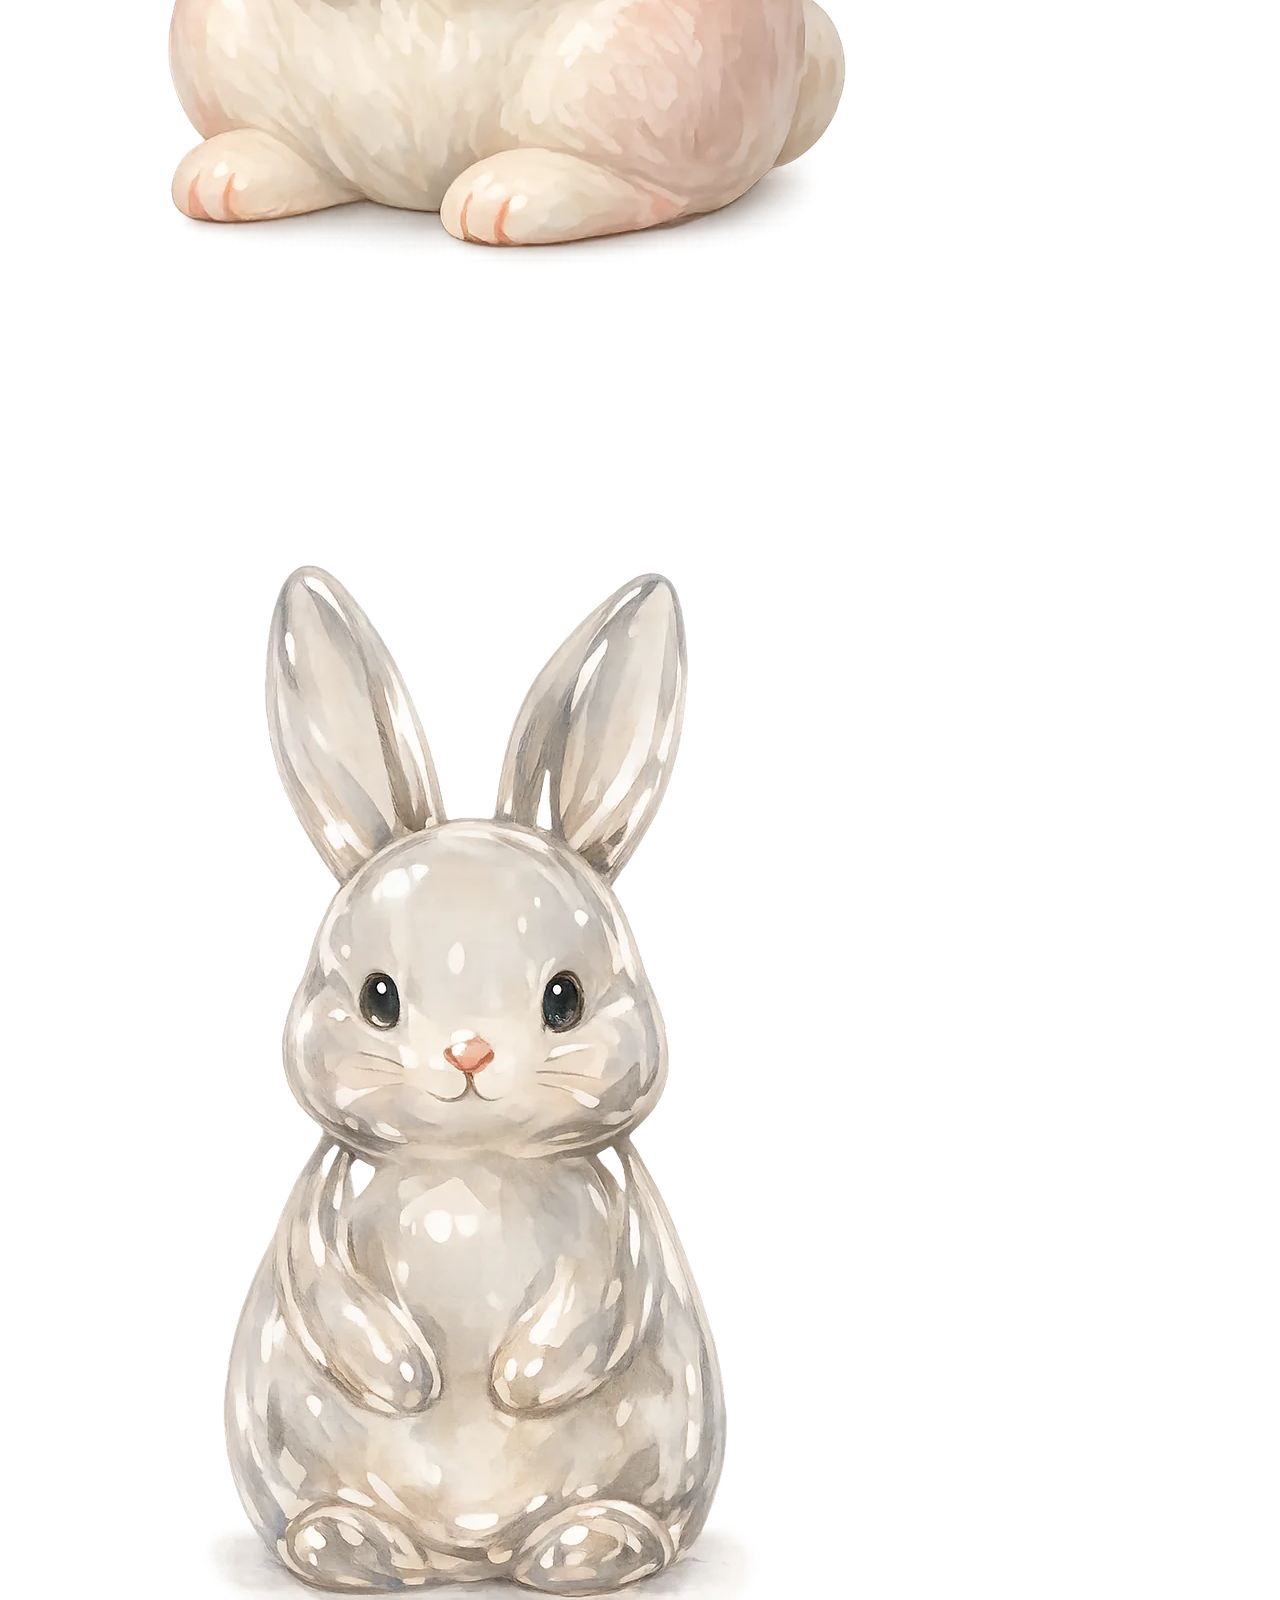
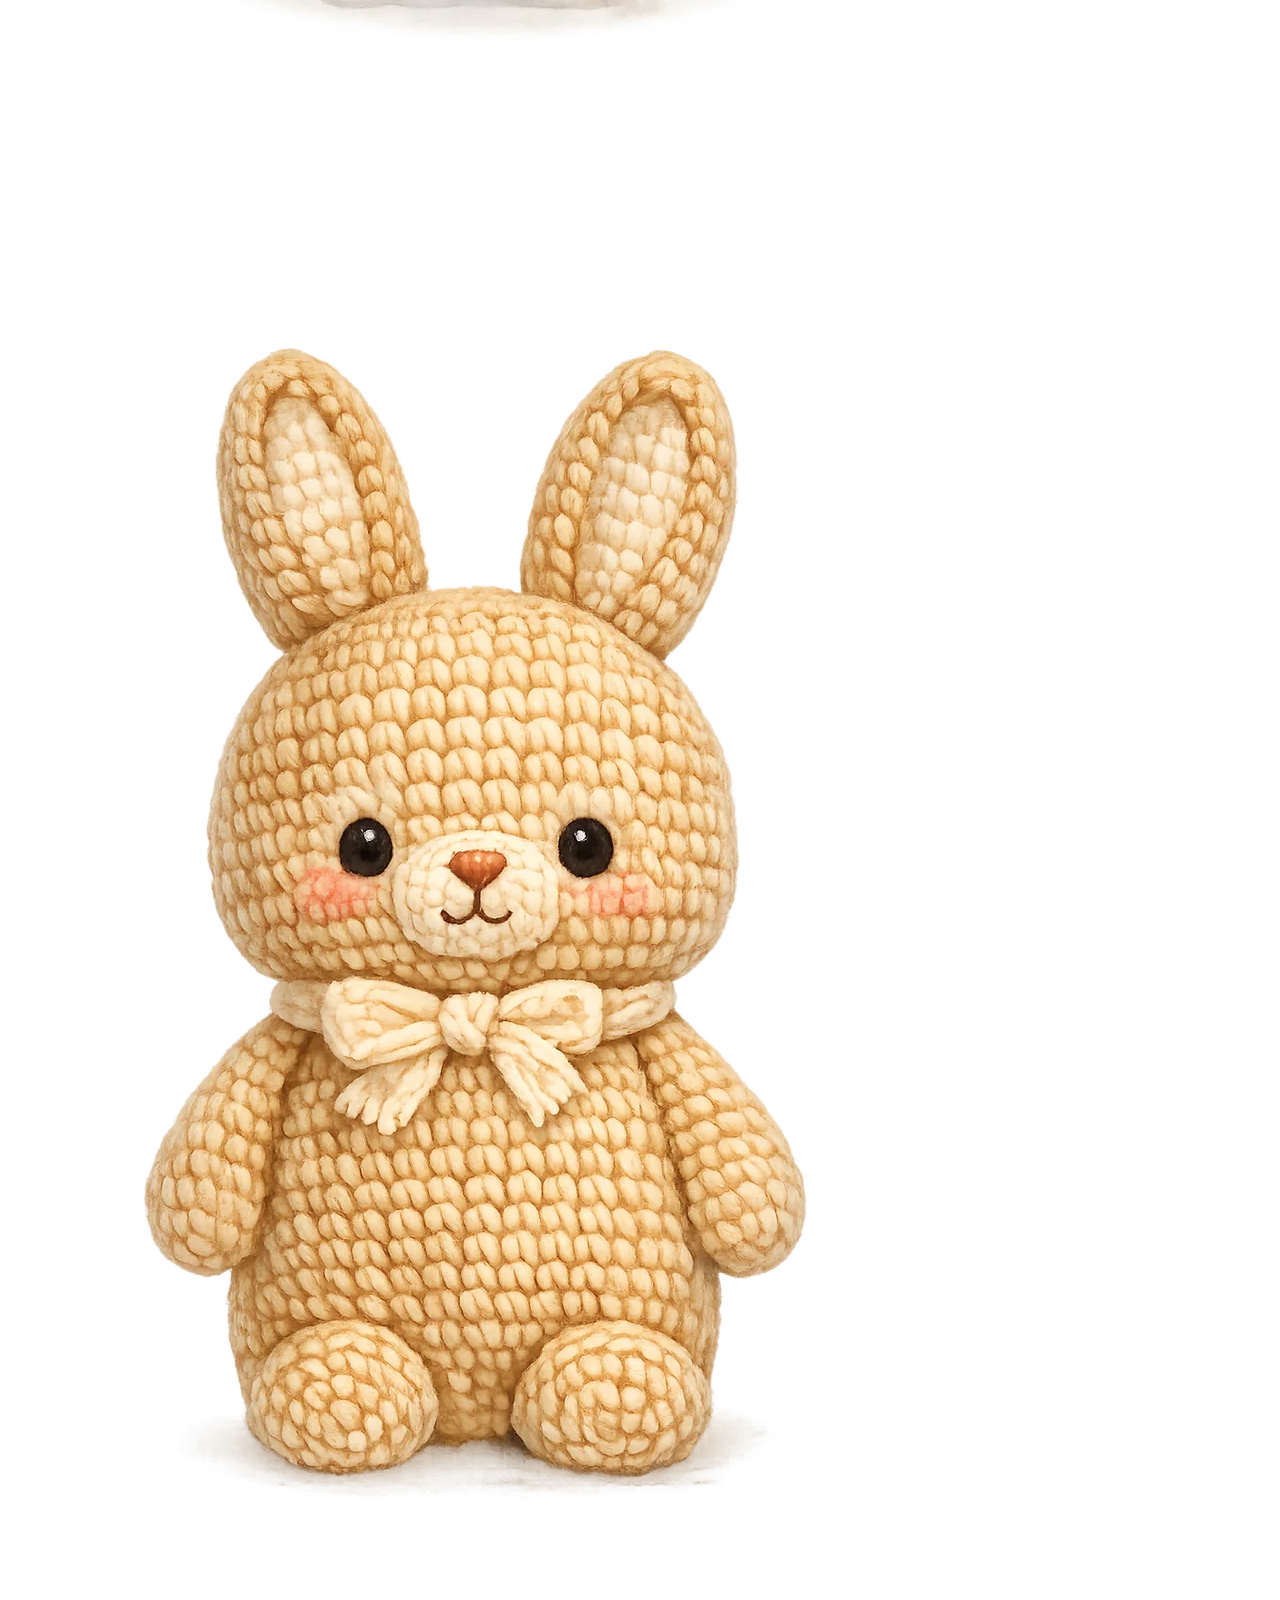
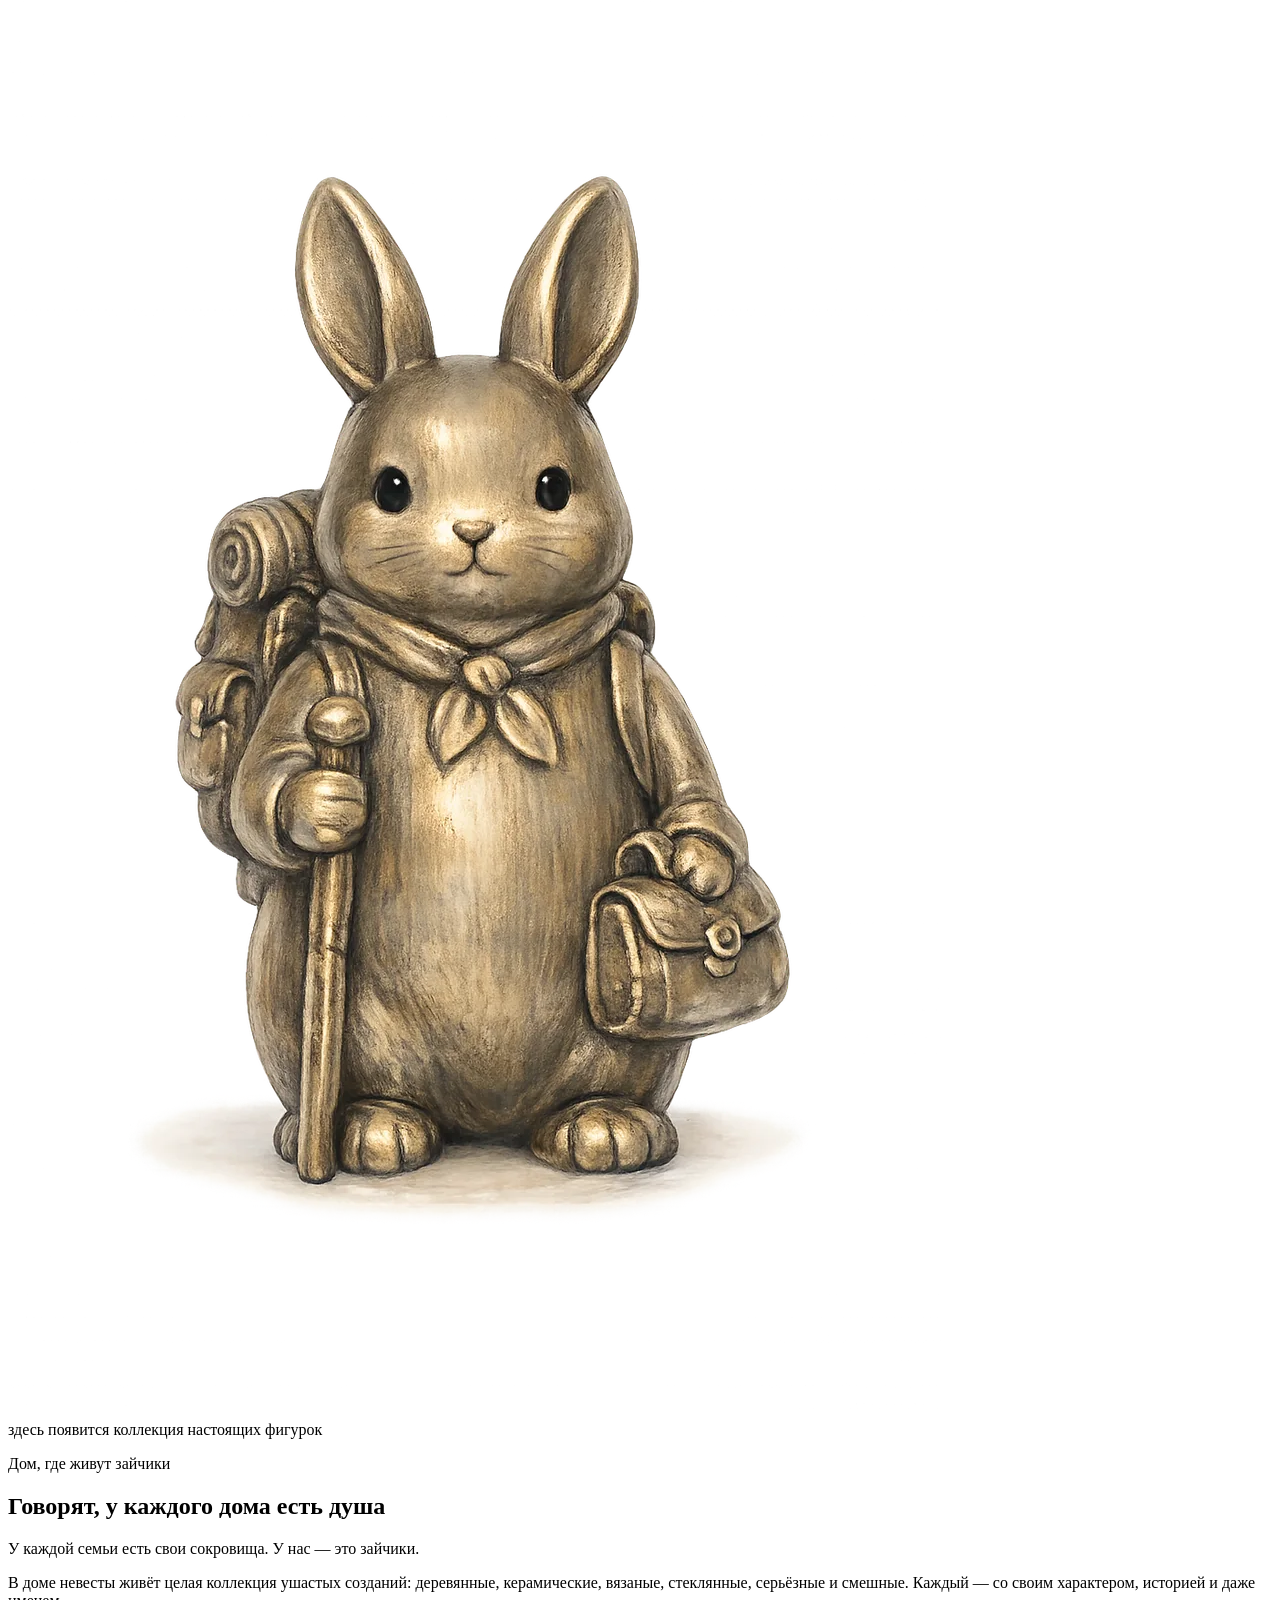
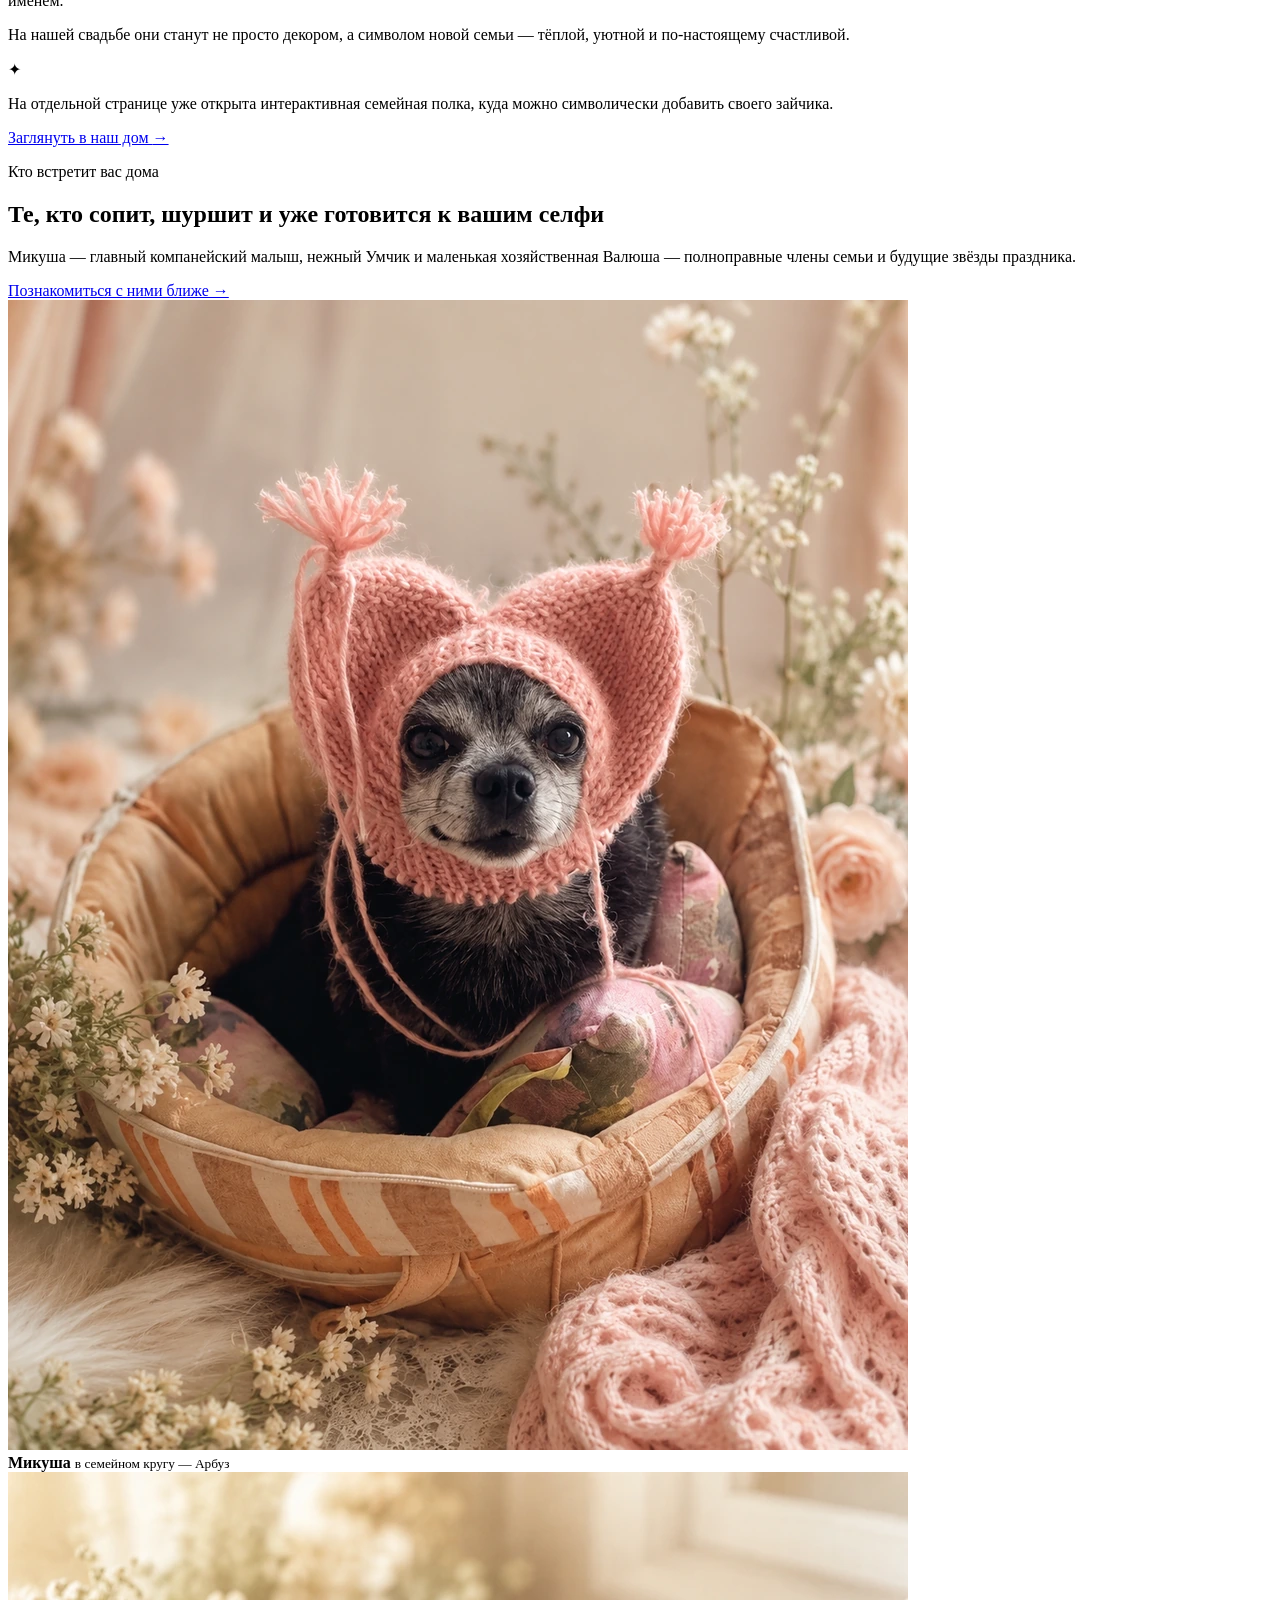
==== commit 009003c9: "Add files via upload" ====
--- a/index.html
+++ b/index.html
@@ -24,6 +24,7 @@
 <link href="css/responsive.css" rel="stylesheet"/>
 <link href="css/mobile-fixes.css?v=2" rel="stylesheet"/>
 <link href="css/mobile-final.css?v=3" rel="stylesheet"/>
+<link href="css/mobile-v2.css?v=2" rel="stylesheet"/>
 </head>
 <body class="home-page">
 <a class="skip-link" href="#main">Перейти к содержанию</a>
